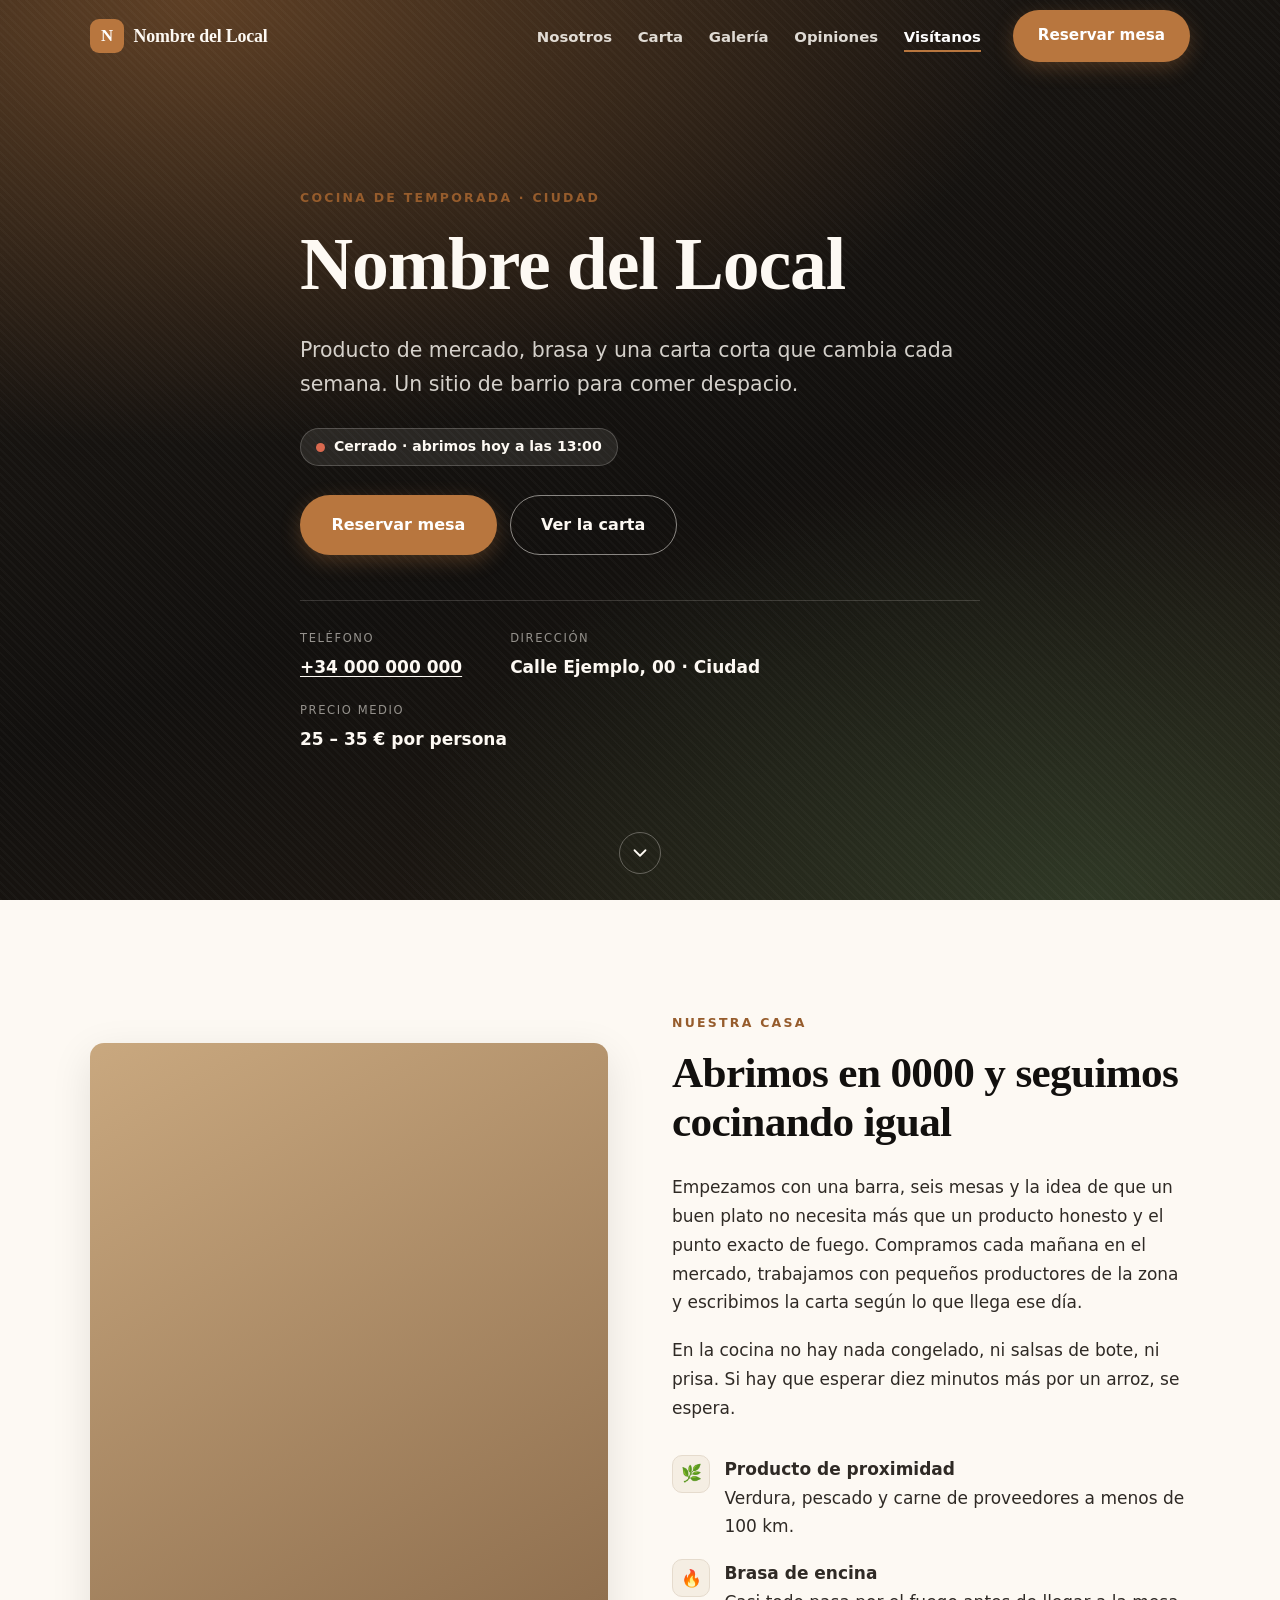
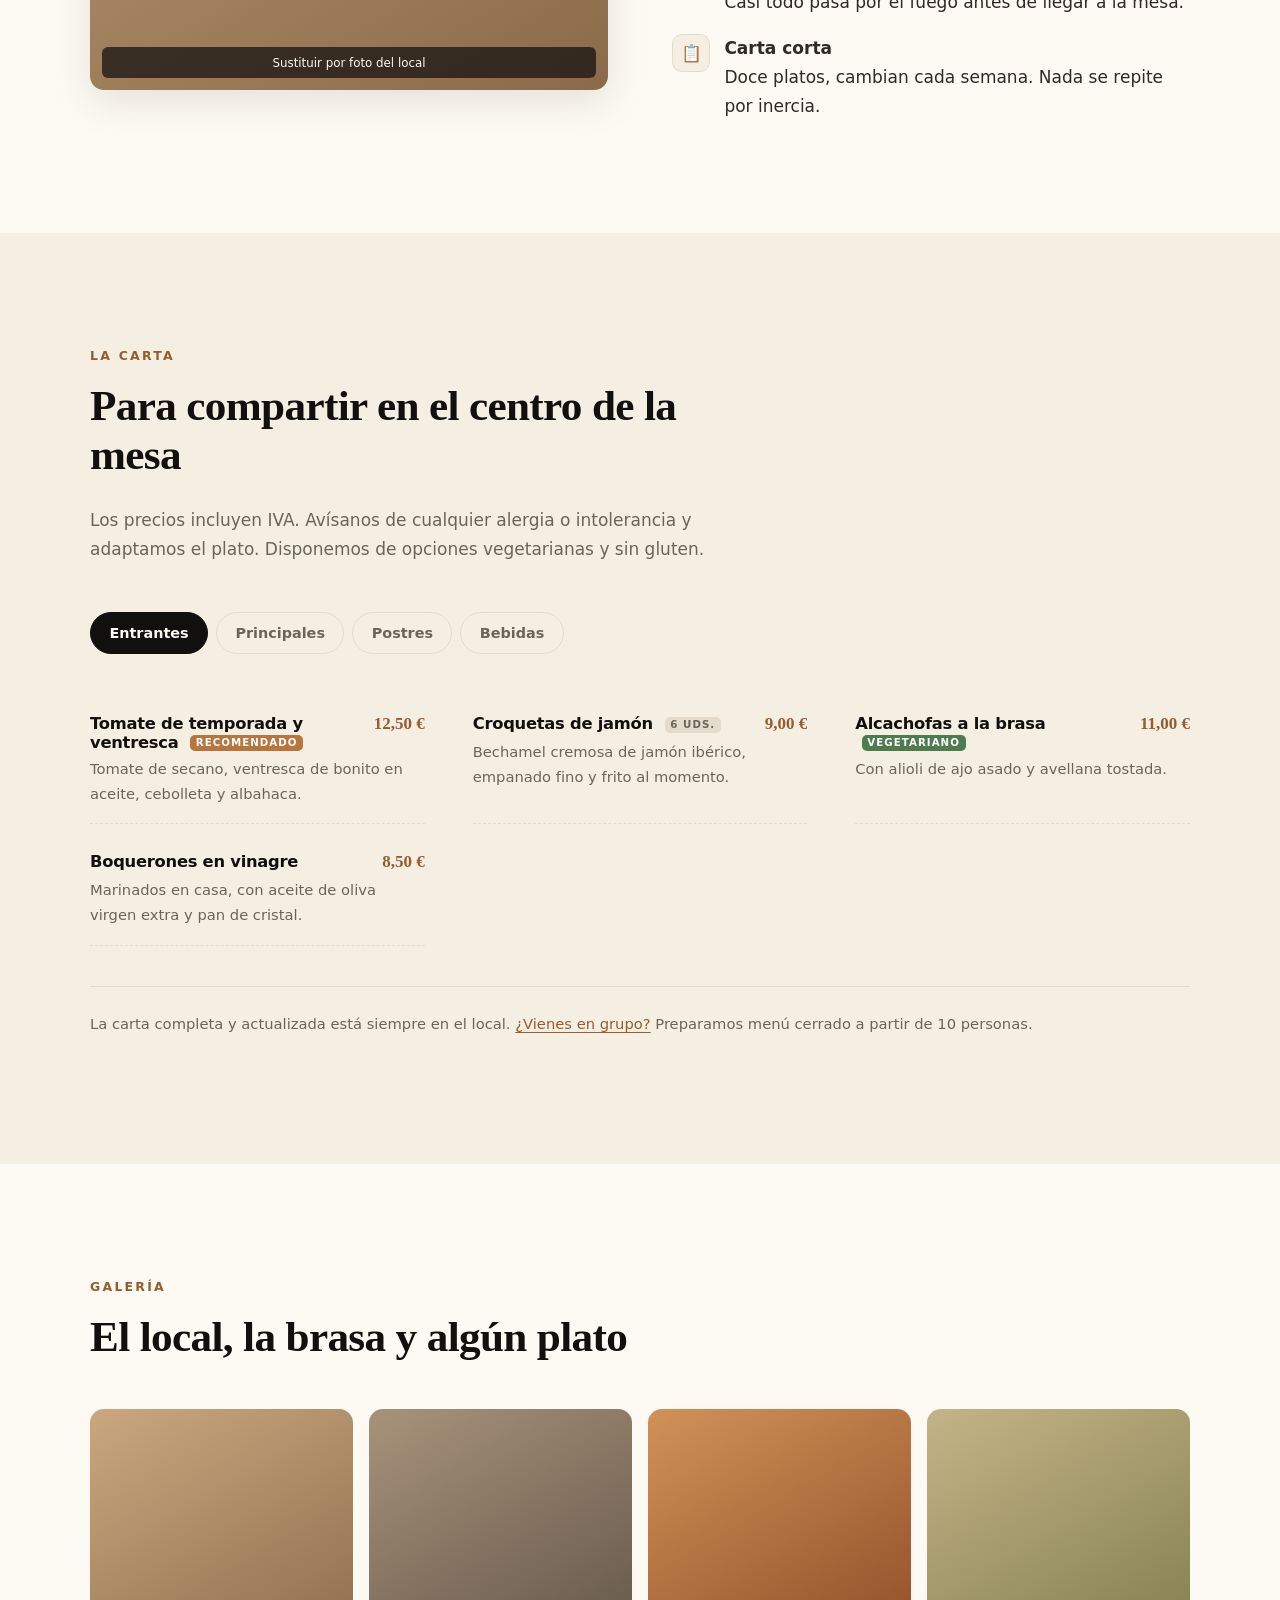
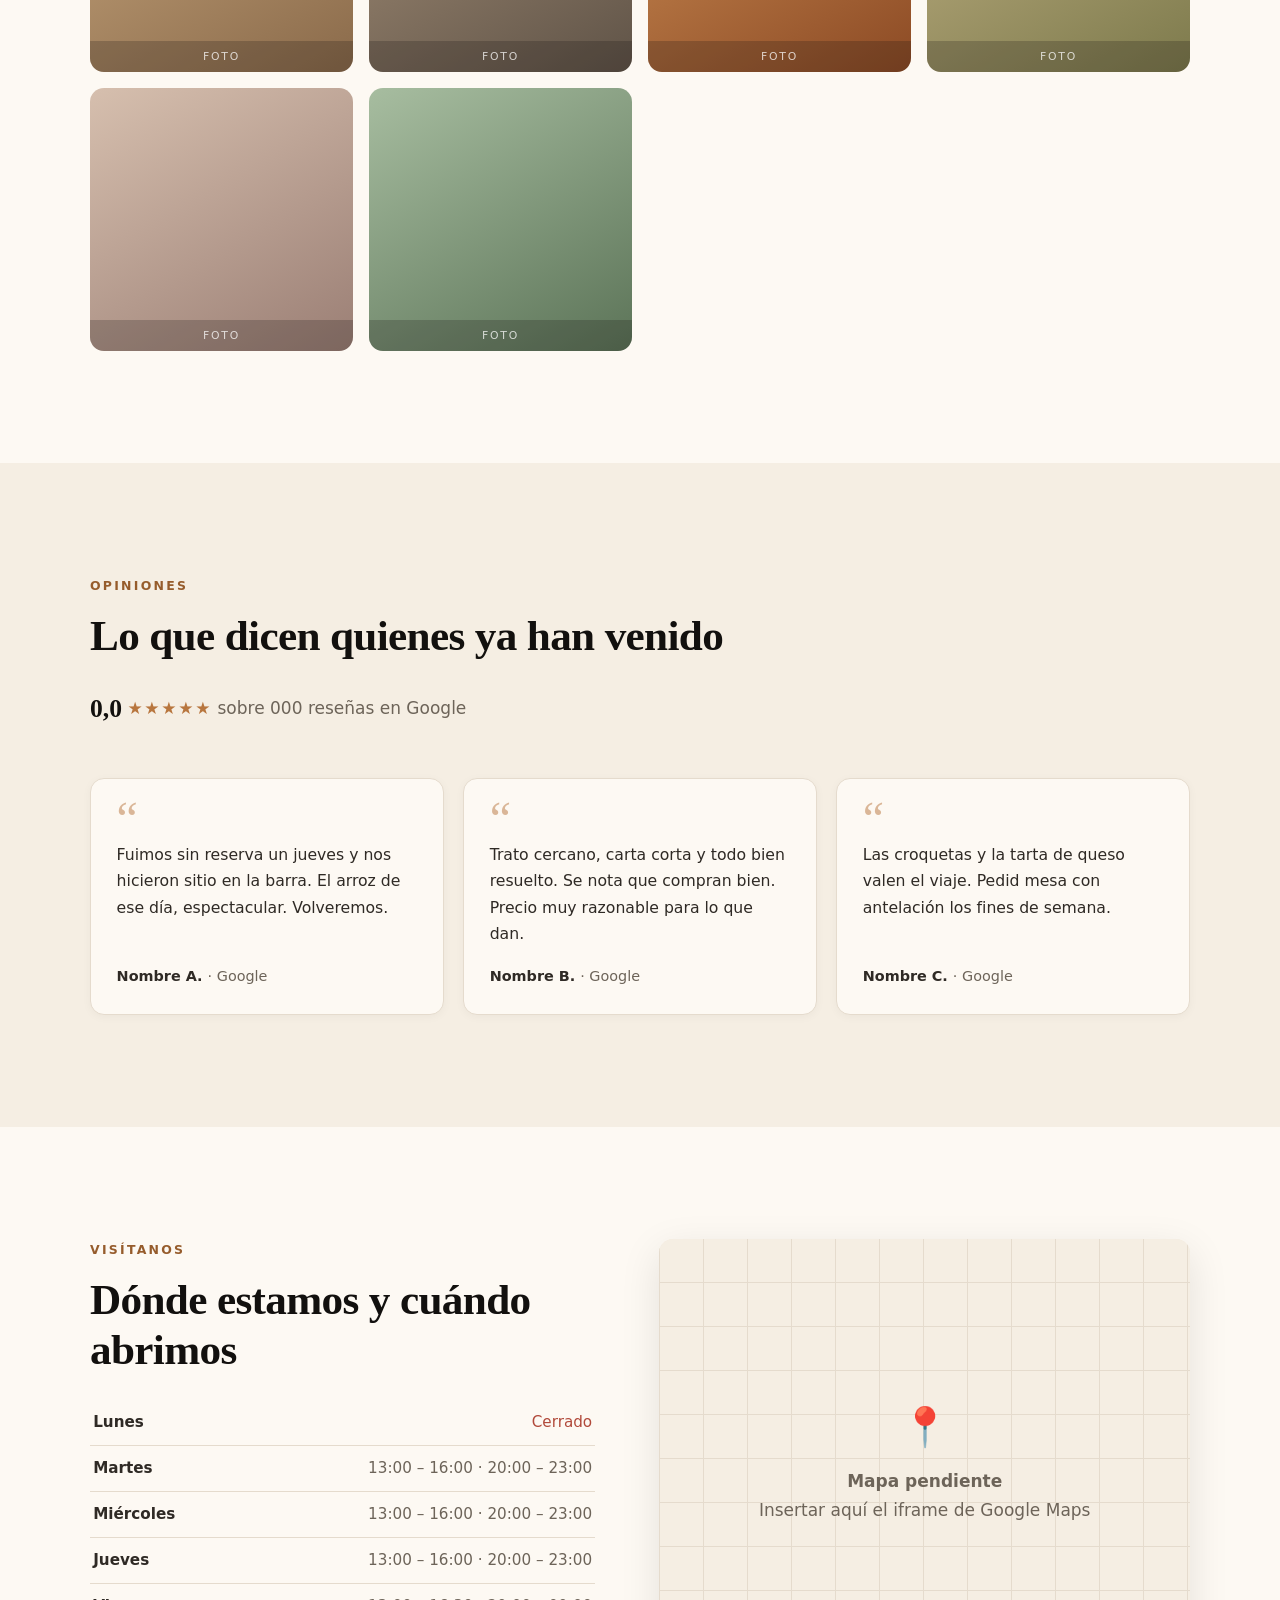
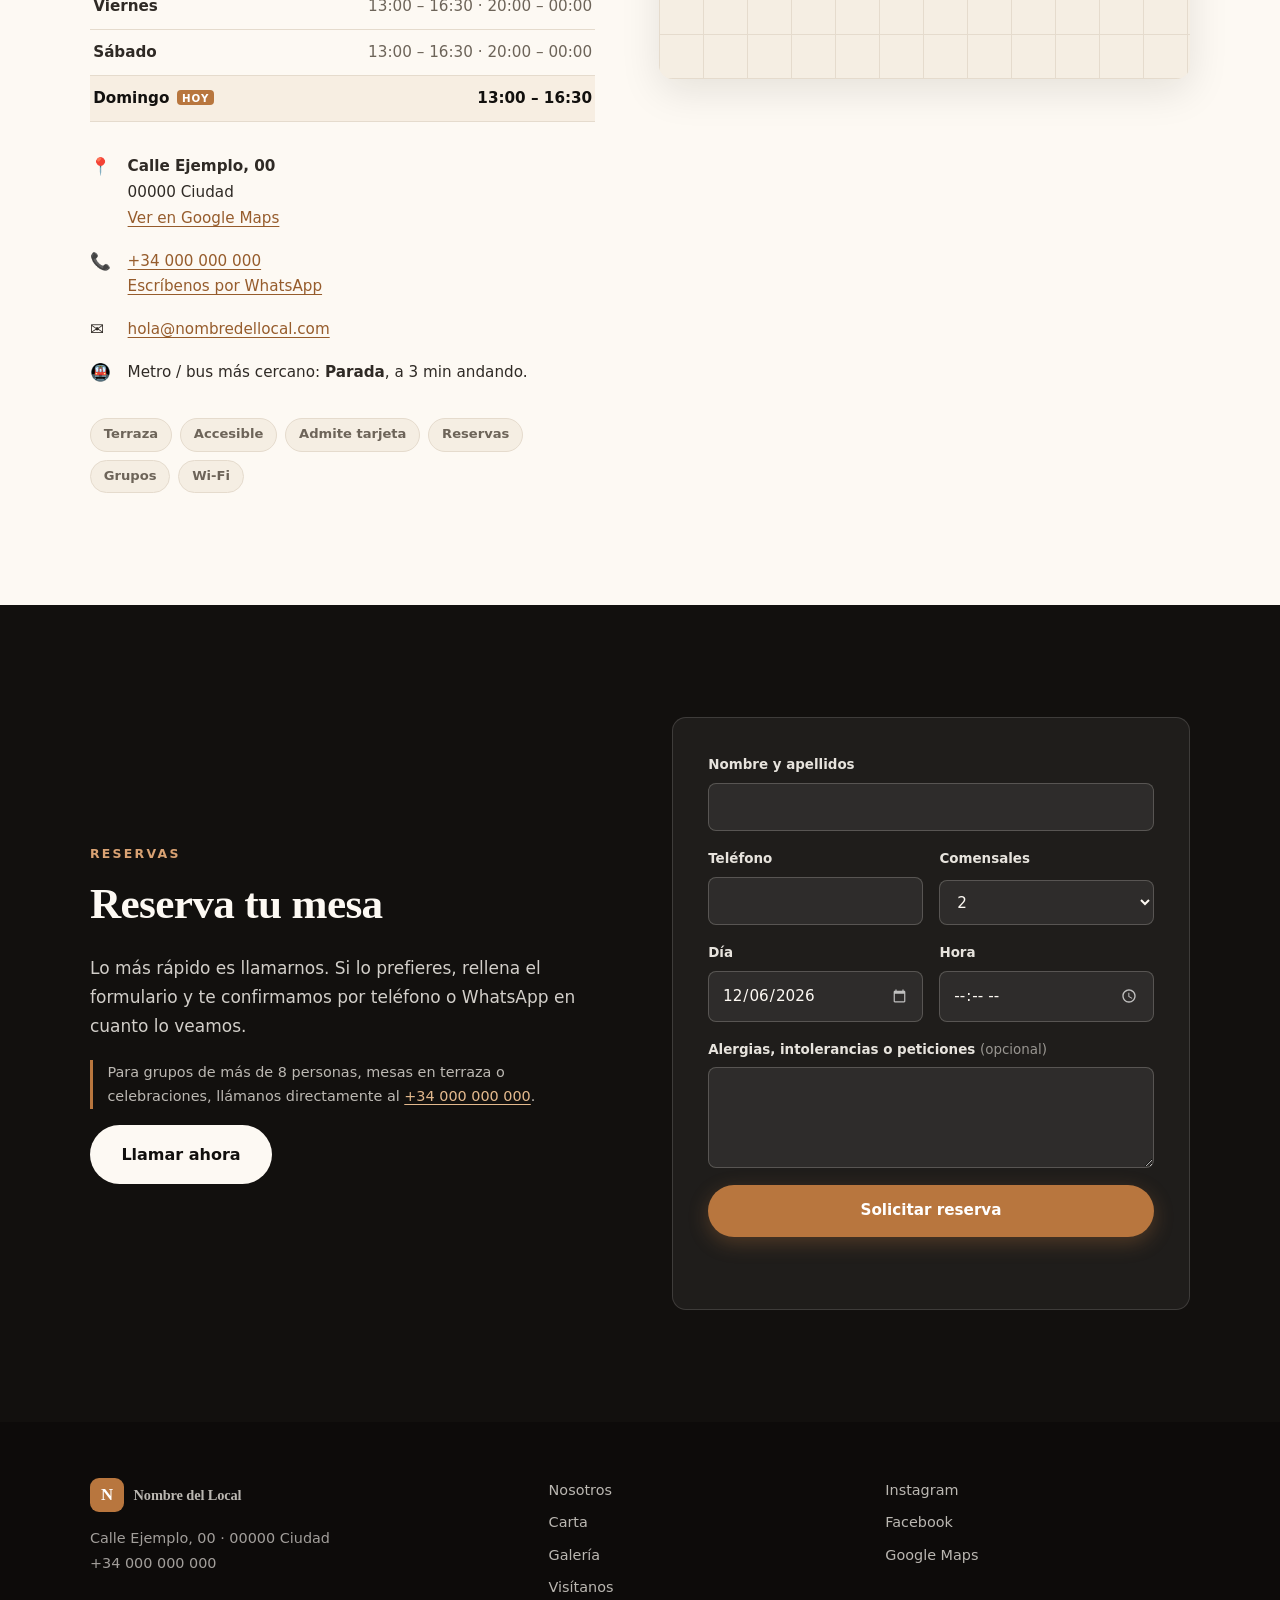
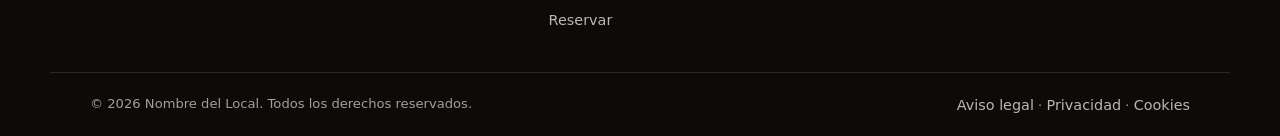
==== index.html @ d4bb4953 "Añadir web de una página para el local Sitio estático (HTML/CSS/JS sin dependencias) para un restaur" ====
<!DOCTYPE html>
<html lang="es">
<head>
<meta charset="utf-8">
<meta name="viewport" content="width=device-width, initial-scale=1">
<title>Nombre del Local — Restaurante</title>
<meta name="description" content="Nombre del Local: cocina de temporada en Ciudad. Reserva tu mesa, consulta la carta y nuestro horario.">
<meta name="theme-color" content="#12100e">
<link rel="icon" href="data:image/svg+xml,%3Csvg xmlns='http://www.w3.org/2000/svg' viewBox='0 0 32 32'%3E%3Crect width='32' height='32' rx='7' fill='%23b8763e'/%3E%3Ctext x='16' y='23' font-family='Georgia,serif' font-size='20' font-weight='bold' fill='%23fdf9f3' text-anchor='middle'%3EN%3C/text%3E%3C/svg%3E">

<meta property="og:type" content="restaurant">
<meta property="og:title" content="Nombre del Local — Restaurante">
<meta property="og:description" content="Cocina de temporada en Ciudad. Reserva tu mesa.">
<meta property="og:locale" content="es_ES">

<link rel="preconnect" href="https://fonts.googleapis.com">
<link rel="stylesheet" href="styles.css">

<!-- TODO: revisar todos los campos de este bloque antes de publicar (Google lo usa para el resultado enriquecido) -->
<script type="application/ld+json">
{
  "@context": "https://schema.org",
  "@type": "Restaurant",
  "name": "Nombre del Local",
  "image": "",
  "servesCuisine": "Mediterránea",
  "priceRange": "€€",
  "telephone": "+34 000 000 000",
  "email": "hola@nombredellocal.com",
  "address": {
    "@type": "PostalAddress",
    "streetAddress": "Calle Ejemplo, 00",
    "postalCode": "00000",
    "addressLocality": "Ciudad",
    "addressCountry": "ES"
  },
  "url": "https://nombredellocal.com",
  "acceptsReservations": "True",
  "openingHoursSpecification": [
    { "@type": "OpeningHoursSpecification", "dayOfWeek": ["Tuesday","Wednesday","Thursday"], "opens": "13:00", "closes": "16:00" },
    { "@type": "OpeningHoursSpecification", "dayOfWeek": ["Tuesday","Wednesday","Thursday"], "opens": "20:00", "closes": "23:00" },
    { "@type": "OpeningHoursSpecification", "dayOfWeek": ["Friday","Saturday"], "opens": "13:00", "closes": "16:30" },
    { "@type": "OpeningHoursSpecification", "dayOfWeek": ["Friday","Saturday"], "opens": "20:00", "closes": "00:00" },
    { "@type": "OpeningHoursSpecification", "dayOfWeek": ["Sunday"], "opens": "13:00", "closes": "16:30" }
  ]
}
</script>
</head>
<body>

<a class="skip-link" href="#contenido">Saltar al contenido</a>

<header class="barra" id="barra">
  <div class="contenedor barra__interior">
    <a class="marca" href="#inicio">
      <span class="marca__icono" aria-hidden="true">N</span>
      <span class="marca__texto">Nombre del Local</span>
    </a>

    <nav class="nav" id="nav" aria-label="Navegación principal">
      <ul class="nav__lista">
        <li><a href="#historia">Nosotros</a></li>
        <li><a href="#carta">Carta</a></li>
        <li><a href="#galeria">Galería</a></li>
        <li><a href="#opiniones">Opiniones</a></li>
        <li><a href="#visitanos">Visítanos</a></li>
      </ul>
      <a class="boton boton--principal nav__cta" href="#reservar">Reservar mesa</a>
    </nav>

    <button class="hamburguesa" id="hamburguesa" aria-label="Abrir menú" aria-expanded="false" aria-controls="nav">
      <span></span><span></span><span></span>
    </button>
  </div>
</header>

<main id="contenido">

  <!-- ═══════════════ PORTADA ═══════════════ -->
  <section class="portada" id="inicio">
    <div class="portada__fondo" aria-hidden="true"></div>
    <div class="contenedor portada__interior">
      <p class="antetitulo" data-revelar>Cocina de temporada · Ciudad</p>
      <h1 class="portada__titulo" data-revelar>Nombre del Local</h1>
      <p class="portada__lema" data-revelar>
        Producto de mercado, brasa y una carta corta que cambia cada semana.
        Un sitio de barrio para comer despacio.
      </p>

      <p class="estado" id="estado" data-revelar hidden>
        <span class="estado__punto"></span>
        <span class="estado__texto"></span>
      </p>

      <div class="portada__acciones" data-revelar>
        <a class="boton boton--principal boton--grande" href="#reservar">Reservar mesa</a>
        <a class="boton boton--fantasma boton--grande" href="#carta">Ver la carta</a>
      </div>

      <dl class="datos-rapidos" data-revelar>
        <div>
          <dt>Teléfono</dt>
          <dd><a href="tel:+34000000000">+34 000 000 000</a></dd>
        </div>
        <div>
          <dt>Dirección</dt>
          <dd>Calle Ejemplo, 00 · Ciudad</dd>
        </div>
        <div>
          <dt>Precio medio</dt>
          <dd>25 – 35 € por persona</dd>
        </div>
      </dl>
    </div>
    <a class="portada__flecha" href="#historia" aria-label="Bajar a la siguiente sección">
      <svg viewBox="0 0 24 24" aria-hidden="true"><path d="M6 9l6 6 6-6"/></svg>
    </a>
  </section>

  <!-- ═══════════════ HISTORIA ═══════════════ -->
  <section class="seccion" id="historia">
    <div class="contenedor rejilla-2">
      <div class="marco-foto marco-foto--alto" data-revelar>
        <div class="ph ph--1" role="img" aria-label="Foto del interior del local (pendiente de sustituir)"></div>
        <span class="marco-foto__pie">Sustituir por foto del local</span>
      </div>

      <div data-revelar>
        <p class="antetitulo">Nuestra casa</p>
        <h2>Abrimos en 0000 y seguimos cocinando igual</h2>
        <p>
          Empezamos con una barra, seis mesas y la idea de que un buen plato no necesita
          más que un producto honesto y el punto exacto de fuego. Compramos cada mañana
          en el mercado, trabajamos con pequeños productores de la zona y escribimos la
          carta según lo que llega ese día.
        </p>
        <p>
          En la cocina no hay nada congelado, ni salsas de bote, ni prisa. Si hay que
          esperar diez minutos más por un arroz, se espera.
        </p>

        <ul class="lista-valores">
          <li>
            <span class="lista-valores__icono" aria-hidden="true">🌿</span>
            <div><strong>Producto de proximidad</strong><br>Verdura, pescado y carne de proveedores a menos de 100 km.</div>
          </li>
          <li>
            <span class="lista-valores__icono" aria-hidden="true">🔥</span>
            <div><strong>Brasa de encina</strong><br>Casi todo pasa por el fuego antes de llegar a la mesa.</div>
          </li>
          <li>
            <span class="lista-valores__icono" aria-hidden="true">📋</span>
            <div><strong>Carta corta</strong><br>Doce platos, cambian cada semana. Nada se repite por inercia.</div>
          </li>
        </ul>
      </div>
    </div>
  </section>

  <!-- ═══════════════ CARTA ═══════════════ -->
  <section class="seccion seccion--alterna" id="carta">
    <div class="contenedor">
      <header class="cabecera-seccion" data-revelar>
        <p class="antetitulo">La carta</p>
        <h2>Para compartir en el centro de la mesa</h2>
        <p class="cabecera-seccion__texto">
          Los precios incluyen IVA. Avísanos de cualquier alergia o intolerancia y
          adaptamos el plato. Disponemos de opciones vegetarianas y sin gluten.
        </p>
      </header>

      <div class="pestanas" data-revelar>
        <div class="pestanas__botones" role="tablist" aria-label="Categorías de la carta">
          <button class="pestana activa" role="tab" aria-selected="true"  aria-controls="panel-entrantes" id="tab-entrantes">Entrantes</button>
          <button class="pestana"        role="tab" aria-selected="false" aria-controls="panel-principales" id="tab-principales" tabindex="-1">Principales</button>
          <button class="pestana"        role="tab" aria-selected="false" aria-controls="panel-postres" id="tab-postres" tabindex="-1">Postres</button>
          <button class="pestana"        role="tab" aria-selected="false" aria-controls="panel-bebidas" id="tab-bebidas" tabindex="-1">Bebidas</button>
        </div>

        <div class="pestanas__panel" role="tabpanel" id="panel-entrantes" aria-labelledby="tab-entrantes">
          <ul class="platos">
            <li class="plato">
              <div class="plato__cabecera">
                <h3 class="plato__nombre">Tomate de temporada y ventresca <span class="etiqueta">Recomendado</span></h3>
                <span class="plato__precio">12,50 €</span>
              </div>
              <p class="plato__desc">Tomate de secano, ventresca de bonito en aceite, cebolleta y albahaca.</p>
            </li>
            <li class="plato">
              <div class="plato__cabecera">
                <h3 class="plato__nombre">Croquetas de jamón <span class="etiqueta etiqueta--suave">6 uds.</span></h3>
                <span class="plato__precio">9,00 €</span>
              </div>
              <p class="plato__desc">Bechamel cremosa de jamón ibérico, empanado fino y frito al momento.</p>
            </li>
            <li class="plato">
              <div class="plato__cabecera">
                <h3 class="plato__nombre">Alcachofas a la brasa <span class="etiqueta etiqueta--verde">Vegetariano</span></h3>
                <span class="plato__precio">11,00 €</span>
              </div>
              <p class="plato__desc">Con alioli de ajo asado y avellana tostada.</p>
            </li>
            <li class="plato">
              <div class="plato__cabecera">
                <h3 class="plato__nombre">Boquerones en vinagre</h3>
                <span class="plato__precio">8,50 €</span>
              </div>
              <p class="plato__desc">Marinados en casa, con aceite de oliva virgen extra y pan de cristal.</p>
            </li>
          </ul>
        </div>

        <div class="pestanas__panel" role="tabpanel" id="panel-principales" aria-labelledby="tab-principales" hidden>
          <ul class="platos">
            <li class="plato">
              <div class="plato__cabecera">
                <h3 class="plato__nombre">Arroz de la semana <span class="etiqueta">Recomendado</span></h3>
                <span class="plato__precio">21,00 € <small>/ pers.</small></span>
              </div>
              <p class="plato__desc">Mínimo dos personas. Pregunta por el de hoy: cambia según el mercado.</p>
            </li>
            <li class="plato">
              <div class="plato__cabecera">
                <h3 class="plato__nombre">Pescado del día a la brasa</h3>
                <span class="plato__precio">Según mercado</span>
              </div>
              <p class="plato__desc">Entero o en lomo, con patata confitada y limón asado.</p>
            </li>
            <li class="plato">
              <div class="plato__cabecera">
                <h3 class="plato__nombre">Costilla de cerdo a baja temperatura</h3>
                <span class="plato__precio">18,50 €</span>
              </div>
              <p class="plato__desc">Doce horas de horno, glaseada al momento en la brasa.</p>
            </li>
            <li class="plato">
              <div class="plato__cabecera">
                <h3 class="plato__nombre">Coliflor entera asada <span class="etiqueta etiqueta--verde">Vegano</span></h3>
                <span class="plato__precio">15,00 €</span>
              </div>
              <p class="plato__desc">Con tahini, granada y hierbabuena.</p>
            </li>
          </ul>
        </div>

        <div class="pestanas__panel" role="tabpanel" id="panel-postres" aria-labelledby="tab-postres" hidden>
          <ul class="platos">
            <li class="plato">
              <div class="plato__cabecera">
                <h3 class="plato__nombre">Tarta de queso al horno</h3>
                <span class="plato__precio">7,00 €</span>
              </div>
              <p class="plato__desc">Cremosa por dentro, tostada por fuera. La de siempre.</p>
            </li>
            <li class="plato">
              <div class="plato__cabecera">
                <h3 class="plato__nombre">Flan de huevo de caserío</h3>
                <span class="plato__precio">6,00 €</span>
              </div>
              <p class="plato__desc">Con nata montada sin azucarar.</p>
            </li>
            <li class="plato">
              <div class="plato__cabecera">
                <h3 class="plato__nombre">Helado de aceite de oliva</h3>
                <span class="plato__precio">6,50 €</span>
              </div>
              <p class="plato__desc">Con sal en escamas y pan tostado.</p>
            </li>
          </ul>
        </div>

        <div class="pestanas__panel" role="tabpanel" id="panel-bebidas" aria-labelledby="tab-bebidas" hidden>
          <ul class="platos">
            <li class="plato">
              <div class="plato__cabecera">
                <h3 class="plato__nombre">Vinos por copa</h3>
                <span class="plato__precio">desde 3,50 €</span>
              </div>
              <p class="plato__desc">Ocho referencias abiertas cada día, casi todas de pequeños productores.</p>
            </li>
            <li class="plato">
              <div class="plato__cabecera">
                <h3 class="plato__nombre">Vermut de la casa</h3>
                <span class="plato__precio">4,00 €</span>
              </div>
              <p class="plato__desc">Macerado aquí, con naranja y aceituna.</p>
            </li>
            <li class="plato">
              <div class="plato__cabecera">
                <h3 class="plato__nombre">Cerveza artesana de barril</h3>
                <span class="plato__precio">3,80 €</span>
              </div>
              <p class="plato__desc">Rotamos el grifo cada mes.</p>
            </li>
            <li class="plato">
              <div class="plato__cabecera">
                <h3 class="plato__nombre">Café de tueste natural</h3>
                <span class="plato__precio">1,80 €</span>
              </div>
              <p class="plato__desc">Tostado en la ciudad, molido al momento.</p>
            </li>
          </ul>
        </div>
      </div>

      <p class="nota-carta" data-revelar>
        La carta completa y actualizada está siempre en el local.
        <a href="#reservar">¿Vienes en grupo?</a> Preparamos menú cerrado a partir de 10 personas.
      </p>
    </div>
  </section>

  <!-- ═══════════════ GALERÍA ═══════════════ -->
  <section class="seccion" id="galeria">
    <div class="contenedor">
      <header class="cabecera-seccion" data-revelar>
        <p class="antetitulo">Galería</p>
        <h2>El local, la brasa y algún plato</h2>
      </header>

      <!-- TODO: sustituir cada .ph por <img src="fotos/xxx.jpg" alt="..." loading="lazy"> -->
      <div class="galeria" data-revelar>
        <button class="galeria__item" data-titulo="La sala">
          <div class="ph ph--1" role="img" aria-label="La sala"></div>
        </button>
        <button class="galeria__item" data-titulo="La barra">
          <div class="ph ph--2" role="img" aria-label="La barra"></div>
        </button>
        <button class="galeria__item" data-titulo="La brasa">
          <div class="ph ph--3" role="img" aria-label="La brasa"></div>
        </button>
        <button class="galeria__item" data-titulo="Arroz de la semana">
          <div class="ph ph--4" role="img" aria-label="Arroz de la semana"></div>
        </button>
        <button class="galeria__item" data-titulo="Postre">
          <div class="ph ph--5" role="img" aria-label="Postre"></div>
        </button>
        <button class="galeria__item" data-titulo="La terraza">
          <div class="ph ph--6" role="img" aria-label="La terraza"></div>
        </button>
      </div>
    </div>
  </section>

  <!-- ═══════════════ OPINIONES ═══════════════ -->
  <section class="seccion seccion--alterna" id="opiniones">
    <div class="contenedor">
      <header class="cabecera-seccion" data-revelar>
        <p class="antetitulo">Opiniones</p>
        <h2>Lo que dicen quienes ya han venido</h2>
        <p class="cabecera-seccion__texto">
          <!-- TODO: poner la nota y el número real de reseñas de Google -->
          <strong class="nota-media">0,0</strong>
          <span class="estrellas" aria-hidden="true">★★★★★</span>
          sobre 000 reseñas en Google
        </p>
      </header>

      <div class="opiniones" data-revelar>
        <figure class="opinion">
          <blockquote>Fuimos sin reserva un jueves y nos hicieron sitio en la barra. El arroz de ese día, espectacular. Volveremos.</blockquote>
          <figcaption>Nombre A. <span>· Google</span></figcaption>
        </figure>
        <figure class="opinion">
          <blockquote>Trato cercano, carta corta y todo bien resuelto. Se nota que compran bien. Precio muy razonable para lo que dan.</blockquote>
          <figcaption>Nombre B. <span>· Google</span></figcaption>
        </figure>
        <figure class="opinion">
          <blockquote>Las croquetas y la tarta de queso valen el viaje. Pedid mesa con antelación los fines de semana.</blockquote>
          <figcaption>Nombre C. <span>· Google</span></figcaption>
        </figure>
      </div>
    </div>
  </section>

  <!-- ═══════════════ VISÍTANOS ═══════════════ -->
  <section class="seccion" id="visitanos">
    <div class="contenedor rejilla-2 rejilla-2--ancha">
      <div data-revelar>
        <p class="antetitulo">Visítanos</p>
        <h2>Dónde estamos y cuándo abrimos</h2>

        <table class="horarios">
          <caption class="visualmente-oculto">Horario de apertura por día de la semana</caption>
          <tbody>
            <tr data-dia="1"><th scope="row">Lunes</th><td class="cerrado">Cerrado</td></tr>
            <tr data-dia="2"><th scope="row">Martes</th><td>13:00 – 16:00 · 20:00 – 23:00</td></tr>
            <tr data-dia="3"><th scope="row">Miércoles</th><td>13:00 – 16:00 · 20:00 – 23:00</td></tr>
            <tr data-dia="4"><th scope="row">Jueves</th><td>13:00 – 16:00 · 20:00 – 23:00</td></tr>
            <tr data-dia="5"><th scope="row">Viernes</th><td>13:00 – 16:30 · 20:00 – 00:00</td></tr>
            <tr data-dia="6"><th scope="row">Sábado</th><td>13:00 – 16:30 · 20:00 – 00:00</td></tr>
            <tr data-dia="0"><th scope="row">Domingo</th><td>13:00 – 16:30</td></tr>
          </tbody>
        </table>

        <ul class="contacto">
          <li>
            <span class="contacto__icono" aria-hidden="true">📍</span>
            <div>
              <strong>Calle Ejemplo, 00</strong><br>
              00000 Ciudad<br>
              <!-- TODO: pegar aquí el enlace corto de Google Maps del local -->
              <a href="#" target="_blank" rel="noopener">Ver en Google Maps</a>
            </div>
          </li>
          <li>
            <span class="contacto__icono" aria-hidden="true">📞</span>
            <div><a href="tel:+34000000000">+34 000 000 000</a><br>
            <a href="https://wa.me/34000000000" target="_blank" rel="noopener">Escríbenos por WhatsApp</a></div>
          </li>
          <li>
            <span class="contacto__icono" aria-hidden="true">✉️</span>
            <div><a href="mailto:hola@nombredellocal.com">hola@nombredellocal.com</a></div>
          </li>
          <li>
            <span class="contacto__icono" aria-hidden="true">🚇</span>
            <div>Metro / bus más cercano: <strong>Parada</strong>, a 3 min andando.</div>
          </li>
        </ul>

        <ul class="servicios-local">
          <li>Terraza</li>
          <li>Accesible</li>
          <li>Admite tarjeta</li>
          <li>Reservas</li>
          <li>Grupos</li>
          <li>Wi-Fi</li>
        </ul>
      </div>

      <!-- TODO: sustituir por el <iframe> de "Compartir → Insertar un mapa" de Google Maps -->
      <div class="mapa" data-revelar>
        <div class="mapa__ph">
          <span class="mapa__pin" aria-hidden="true">📍</span>
          <p><strong>Mapa pendiente</strong><br>Insertar aquí el iframe de Google Maps</p>
        </div>
      </div>
    </div>
  </section>

  <!-- ═══════════════ RESERVAR ═══════════════ -->
  <section class="seccion seccion--oscura" id="reservar">
    <div class="contenedor rejilla-2">
      <div data-revelar>
        <p class="antetitulo">Reservas</p>
        <h2>Reserva tu mesa</h2>
        <p>
          Lo más rápido es llamarnos. Si lo prefieres, rellena el formulario y te
          confirmamos por teléfono o WhatsApp en cuanto lo veamos.
        </p>
        <p class="aviso">
          Para grupos de más de 8 personas, mesas en terraza o celebraciones,
          llámanos directamente al <a href="tel:+34000000000">+34 000 000 000</a>.
        </p>
        <a class="boton boton--claro boton--grande" href="tel:+34000000000">Llamar ahora</a>
      </div>

      <!-- Formulario sin servidor: compone un correo con los datos.
           TODO: cambiar por el endpoint real (Formspree, Netlify Forms, etc.) si se quiere envío automático. -->
      <form class="formulario" id="formulario" data-revelar novalidate>
        <div class="campo">
          <label for="f-nombre">Nombre y apellidos</label>
          <input id="f-nombre" name="nombre" type="text" autocomplete="name" required>
        </div>
        <div class="campo-doble">
          <div class="campo">
            <label for="f-telefono">Teléfono</label>
            <input id="f-telefono" name="telefono" type="tel" autocomplete="tel" required>
          </div>
          <div class="campo">
            <label for="f-personas">Comensales</label>
            <select id="f-personas" name="personas">
              <option>1</option><option selected>2</option><option>3</option>
              <option>4</option><option>5</option><option>6</option>
              <option>7</option><option>8</option><option>Más de 8</option>
            </select>
          </div>
        </div>
        <div class="campo-doble">
          <div class="campo">
            <label for="f-fecha">Día</label>
            <input id="f-fecha" name="fecha" type="date" required>
          </div>
          <div class="campo">
            <label for="f-hora">Hora</label>
            <input id="f-hora" name="hora" type="time" required>
          </div>
        </div>
        <div class="campo">
          <label for="f-notas">Alergias, intolerancias o peticiones <span class="opcional">(opcional)</span></label>
          <textarea id="f-notas" name="notas" rows="3"></textarea>
        </div>
        <button class="boton boton--principal boton--bloque" type="submit">Solicitar reserva</button>
        <p class="formulario__aviso" id="formulario-aviso" role="status"></p>
      </form>
    </div>
  </section>
</main>

<footer class="pie">
  <div class="contenedor pie__interior">
    <div>
      <a class="marca marca--pie" href="#inicio">
        <span class="marca__icono" aria-hidden="true">N</span>
        <span class="marca__texto">Nombre del Local</span>
      </a>
      <p class="pie__texto">Calle Ejemplo, 00 · 00000 Ciudad<br>+34 000 000 000</p>
    </div>

    <nav class="pie__nav" aria-label="Enlaces del pie">
      <a href="#historia">Nosotros</a>
      <a href="#carta">Carta</a>
      <a href="#galeria">Galería</a>
      <a href="#visitanos">Visítanos</a>
      <a href="#reservar">Reservar</a>
    </nav>

    <div class="pie__redes">
      <!-- TODO: enlaces reales de redes -->
      <a href="#" aria-label="Instagram" target="_blank" rel="noopener">Instagram</a>
      <a href="#" aria-label="Facebook" target="_blank" rel="noopener">Facebook</a>
      <a href="#" aria-label="Google Maps" target="_blank" rel="noopener">Google Maps</a>
    </div>
  </div>
  <div class="contenedor pie__legal">
    <p>© <span id="anio">2026</span> Nombre del Local. Todos los derechos reservados.</p>
    <p><a href="#">Aviso legal</a> · <a href="#">Privacidad</a> · <a href="#">Cookies</a></p>
  </div>
</footer>

<button class="arriba" id="arriba" aria-label="Volver arriba" hidden>
  <svg viewBox="0 0 24 24" aria-hidden="true"><path d="M6 15l6-6 6 6"/></svg>
</button>

<div class="visor" id="visor" hidden>
  <button class="visor__cerrar" id="visor-cerrar" aria-label="Cerrar">×</button>
  <figure class="visor__figura">
    <div class="visor__medio" id="visor-medio"></div>
    <figcaption id="visor-pie"></figcaption>
  </figure>
</div>

<script src="script.js"></script>
</body>
</html>
---- styles.css ----
/* ============================================================
   Nombre del Local — hoja de estilos
   Paleta y tipografías centralizadas en :root para cambiarlas
   de un sitio (ver README.md).
   ============================================================ */

:root {
  /* Colores */
  --tinta:        #12100e;
  --tinta-suave:  #2a2521;
  --crema:        #fdf9f3;
  --crema-2:      #f5eee3;
  --acento:       #b8763e;
  --acento-osc:   #965c2c;
  --verde:        #4d7c4f;
  --texto:        #2f2a25;
  --texto-suave:  #6d6459;
  --borde:        #e5dbcd;

  /* Tipografía */
  --serif: Georgia, "Times New Roman", serif;
  --sans:  system-ui, -apple-system, "Segoe UI", Roboto, "Helvetica Neue", Arial, sans-serif;

  /* Medidas */
  --ancho: 1180px;
  --radio: 14px;
  --radio-s: 8px;
  --sombra: 0 12px 40px rgba(18, 16, 14, .10);
  --sombra-fuerte: 0 24px 70px rgba(18, 16, 14, .22);
  --barra-alto: 72px;
}

/* ---------- Base ---------- */

*, *::before, *::after { box-sizing: border-box; }

/* El atributo hidden manda: varias reglas de más abajo declaran display
   (.visor, .arriba, .estado) y sin esto lo sobrescribirían. */
[hidden] { display: none !important; }

html {
  scroll-behavior: smooth;
  scroll-padding-top: var(--barra-alto);
  -webkit-text-size-adjust: 100%;
}

body {
  margin: 0;
  font-family: var(--sans);
  font-size: 17px;
  line-height: 1.7;
  color: var(--texto);
  background: var(--crema);
  overflow-x: hidden;
}

img, svg, iframe { max-width: 100%; }
iframe { border: 0; }

h1, h2, h3 {
  font-family: var(--serif);
  color: var(--tinta);
  line-height: 1.15;
  letter-spacing: -.015em;
  margin: 0 0 .6em;
  font-weight: 700;
}

h1 { font-size: clamp(2.6rem, 7vw, 4.6rem); }
h2 { font-size: clamp(1.85rem, 4vw, 2.7rem); }
h3 { font-size: 1.05rem; }

p { margin: 0 0 1.1em; }

a { color: var(--acento-osc); text-decoration-thickness: 1px; text-underline-offset: 3px; }
a:hover { color: var(--tinta); }

:focus-visible {
  outline: 3px solid var(--acento);
  outline-offset: 3px;
  border-radius: 3px;
}

button { font: inherit; }

.contenedor {
  width: 100%;
  max-width: var(--ancho);
  margin-inline: auto;
  padding-inline: clamp(1.1rem, 4vw, 2.5rem);
}

.visualmente-oculto {
  position: absolute; width: 1px; height: 1px;
  padding: 0; margin: -1px; overflow: hidden;
  clip: rect(0 0 0 0); white-space: nowrap; border: 0;
}

.skip-link {
  position: absolute; left: 50%; translate: -50% -120%;
  z-index: 200; background: var(--tinta); color: var(--crema);
  padding: .7rem 1.2rem; border-radius: 0 0 var(--radio-s) var(--radio-s);
  text-decoration: none; transition: translate .2s;
}
.skip-link:focus { translate: -50% 0; color: var(--crema); }

.antetitulo {
  font-size: .78rem;
  letter-spacing: .18em;
  text-transform: uppercase;
  color: var(--acento-osc);
  font-weight: 700;
  margin-bottom: .9rem;
}

/* ---------- Botones ---------- */

.boton {
  display: inline-flex; align-items: center; justify-content: center;
  gap: .5rem;
  padding: .78rem 1.5rem;
  border: 1.5px solid transparent;
  border-radius: 100px;
  font-weight: 650;
  font-size: .95rem;
  text-decoration: none;
  cursor: pointer;
  transition: background .18s, color .18s, border-color .18s, transform .18s, box-shadow .18s;
}
.boton:hover { transform: translateY(-2px); }
.boton:active { transform: translateY(0); }

.boton--principal { background: var(--acento); color: #fff; box-shadow: 0 6px 20px rgba(184,118,62,.32); }
.boton--principal:hover { background: var(--acento-osc); color: #fff; box-shadow: 0 10px 26px rgba(184,118,62,.4); }

.boton--fantasma { border-color: rgba(253,249,243,.5); color: var(--crema); }
.boton--fantasma:hover { background: rgba(253,249,243,.12); color: #fff; border-color: var(--crema); }

.boton--claro { background: var(--crema); color: var(--tinta); }
.boton--claro:hover { background: #fff; color: var(--tinta); }

.boton--grande { padding: .95rem 1.9rem; font-size: 1rem; }
.boton--bloque { width: 100%; }

/* ---------- Barra de navegación ---------- */

.barra {
  position: fixed; inset: 0 0 auto;
  z-index: 100;
  height: var(--barra-alto);
  display: flex; align-items: center;
  transition: background .3s, box-shadow .3s, backdrop-filter .3s;
}
.barra__interior {
  display: flex; align-items: center; justify-content: space-between;
  gap: 1rem; width: 100%;
}

.barra--fija {
  background: rgba(253,249,243,.92);
  backdrop-filter: blur(10px);
  box-shadow: 0 1px 0 var(--borde), 0 6px 24px rgba(18,16,14,.06);
}

.marca {
  display: inline-flex; align-items: center; gap: .6rem;
  text-decoration: none; color: var(--crema);
  font-family: var(--serif); font-weight: 700; font-size: 1.12rem;
  letter-spacing: -.01em;
  transition: color .3s;
}
.barra--fija .marca { color: var(--tinta); }
.marca__icono {
  display: grid; place-items: center;
  width: 34px; height: 34px; flex: 0 0 34px;
  border-radius: 9px;
  background: var(--acento); color: #fff;
  font-size: 1.05rem;
}

.nav { display: flex; align-items: center; gap: 2rem; }
.nav__lista {
  display: flex; align-items: center; gap: 1.6rem;
  list-style: none; margin: 0; padding: 0;
}
.nav__lista a {
  color: rgba(253,249,243,.86);
  text-decoration: none;
  font-size: .93rem; font-weight: 550;
  padding: .3rem 0;
  border-bottom: 2px solid transparent;
  transition: color .2s, border-color .2s;
}
.nav__lista a:hover, .nav__lista a.activo { color: #fff; border-color: var(--acento); }
.barra--fija .nav__lista a { color: var(--texto); }
.barra--fija .nav__lista a:hover,
.barra--fija .nav__lista a.activo { color: var(--tinta); }

.hamburguesa {
  display: none;
  width: 44px; height: 44px;
  background: none; border: 0; cursor: pointer;
  padding: 10px;
}
.hamburguesa span {
  display: block; height: 2px; border-radius: 2px;
  background: var(--crema);
  transition: background .3s, transform .3s, opacity .2s;
}
.hamburguesa span + span { margin-top: 5px; }
.barra--fija .hamburguesa span, .barra--abierta .hamburguesa span { background: var(--tinta); }
.barra--abierta .hamburguesa span:nth-child(1) { transform: translateY(7px) rotate(45deg); }
.barra--abierta .hamburguesa span:nth-child(2) { opacity: 0; }
.barra--abierta .hamburguesa span:nth-child(3) { transform: translateY(-7px) rotate(-45deg); }

/* ---------- Portada ---------- */

.portada {
  position: relative;
  min-height: min(100svh, 900px);
  display: flex; align-items: center;
  padding: calc(var(--barra-alto) + 3rem) 0 5rem;
  color: var(--crema);
  overflow: hidden;
}
/* TODO: sustituir el degradado por la foto principal:
   background-image: linear-gradient(...), url("fotos/portada.jpg"); */
.portada__fondo {
  position: absolute; inset: 0;
  background:
    radial-gradient(120% 90% at 15% 0%, rgba(184,118,62,.42) 0%, transparent 55%),
    radial-gradient(90% 80% at 85% 100%, rgba(77,124,79,.30) 0%, transparent 60%),
    linear-gradient(160deg, #1d1813 0%, #12100e 55%, #241c14 100%);
}
.portada__fondo::after {
  content: ""; position: absolute; inset: 0;
  background-image:
    repeating-linear-gradient(45deg, rgba(255,255,255,.022) 0 2px, transparent 2px 6px);
}
.portada__interior { position: relative; max-width: 760px; }
.portada__titulo { color: var(--crema); margin-bottom: .35em; }
.portada__lema {
  font-size: clamp(1.05rem, 2.2vw, 1.28rem);
  color: rgba(253,249,243,.82);
  max-width: 54ch;
  margin-bottom: 1.6rem;
}
.portada__acciones { display: flex; flex-wrap: wrap; gap: .8rem; margin-bottom: 2.8rem; }

.estado {
  display: inline-flex; align-items: center; gap: .55rem;
  background: rgba(253,249,243,.09);
  border: 1px solid rgba(253,249,243,.2);
  border-radius: 100px;
  padding: .4rem .95rem;
  font-size: .88rem; font-weight: 600;
  color: var(--crema);
  margin-bottom: 1.8rem;
}
.estado__punto {
  width: 9px; height: 9px; border-radius: 50%;
  background: #9a9186; flex: 0 0 9px;
}
.estado--abierto .estado__punto {
  background: #57c96a;
  box-shadow: 0 0 0 0 rgba(87,201,106,.7);
  animation: pulso 2.2s infinite;
}
.estado--cerrado .estado__punto { background: #d9694f; }
@keyframes pulso {
  70%  { box-shadow: 0 0 0 9px rgba(87,201,106,0); }
  100% { box-shadow: 0 0 0 0 rgba(87,201,106,0); }
}

.datos-rapidos {
  display: flex; flex-wrap: wrap; gap: 1.2rem 3rem;
  margin: 0; padding-top: 1.8rem;
  border-top: 1px solid rgba(253,249,243,.16);
}
.datos-rapidos dt {
  font-size: .72rem; letter-spacing: .14em; text-transform: uppercase;
  color: rgba(253,249,243,.55); margin-bottom: .25rem;
}
.datos-rapidos dd { margin: 0; font-weight: 600; color: var(--crema); }
.datos-rapidos a { color: var(--crema); }

.portada__flecha {
  position: absolute; bottom: 1.6rem; left: 50%; translate: -50% 0;
  width: 42px; height: 42px;
  display: grid; place-items: center;
  border-radius: 50%;
  border: 1px solid rgba(253,249,243,.3);
  color: var(--crema);
  animation: flota 2.4s ease-in-out infinite;
}
.portada__flecha svg { width: 22px; height: 22px; fill: none; stroke: currentColor; stroke-width: 2; stroke-linecap: round; stroke-linejoin: round; }
@keyframes flota { 50% { translate: -50% 7px; } }

/* ---------- Secciones ---------- */

.seccion { padding: clamp(4rem, 9vw, 7rem) 0; }
.seccion--alterna { background: var(--crema-2); }
.seccion--oscura { background: var(--tinta); color: rgba(253,249,243,.82); }
.seccion--oscura h2, .seccion--oscura .antetitulo { color: var(--crema); }
.seccion--oscura .antetitulo { color: #d9a273; }
.seccion--oscura a { color: #e3b98d; }
.seccion--oscura a:hover { color: #fff; }
/* Los botones conservan su propio color dentro de una sección oscura. */
.seccion--oscura a.boton--claro, .seccion--oscura a.boton--claro:hover { color: var(--tinta); }
.seccion--oscura a.boton--principal, .seccion--oscura a.boton--principal:hover { color: #fff; }

.cabecera-seccion { max-width: 62ch; margin-bottom: 3rem; }
.cabecera-seccion__texto { color: var(--texto-suave); }

.rejilla-2 {
  display: grid;
  grid-template-columns: 1fr 1fr;
  gap: clamp(2rem, 5vw, 4.5rem);
  align-items: center;
}
.rejilla-2--ancha { grid-template-columns: 1fr 1.05fr; align-items: start; }

/* ---------- Marcadores de foto ---------- */

.ph {
  width: 100%; height: 100%;
  min-height: 220px;
  position: relative;
  background: linear-gradient(150deg, #cbb79c, #a98b68);
}
.ph::after {
  content: "foto";
  position: absolute; inset: auto 0 0 0;
  padding: .4rem;
  text-align: center;
  font-size: .68rem; letter-spacing: .16em; text-transform: uppercase;
  color: rgba(255,255,255,.75);
  background: rgba(18,16,14,.22);
}
.ph--1 { background: linear-gradient(150deg, #c9a87f, #8a6a4a); }
.ph--2 { background: linear-gradient(150deg, #a8927a, #5f5347); }
.ph--3 { background: linear-gradient(150deg, #d09258, #8c4a24); }
.ph--4 { background: linear-gradient(150deg, #c4b487, #7d7a4c); }
.ph--5 { background: linear-gradient(150deg, #d6bfae, #9b7f75); }
.ph--6 { background: linear-gradient(150deg, #a7bda0, #5c7458); }

.marco-foto {
  position: relative;
  border-radius: var(--radio);
  overflow: hidden;
  box-shadow: var(--sombra);
  aspect-ratio: 4 / 3;
}
.marco-foto--alto { aspect-ratio: 4 / 5; }
/* El marco ya lleva su propio pie: sobra la etiqueta genérica del marcador. */
.marco-foto .ph::after { display: none; }
.marco-foto__pie {
  position: absolute; inset: auto .75rem .75rem;
  background: rgba(18,16,14,.72);
  color: var(--crema);
  font-size: .74rem;
  padding: .35rem .6rem;
  border-radius: 6px;
  text-align: center;
}

/* ---------- Lista de valores ---------- */

.lista-valores { list-style: none; margin: 2rem 0 0; padding: 0; display: grid; gap: 1.1rem; }
.lista-valores li { display: flex; gap: .9rem; align-items: flex-start; }
.lista-valores__icono {
  display: grid; place-items: center;
  width: 38px; height: 38px; flex: 0 0 38px;
  border-radius: 10px;
  background: var(--crema-2);
  border: 1px solid var(--borde);
  font-size: 1.05rem;
}
.seccion--alterna .lista-valores__icono { background: var(--crema); }

/* ---------- Pestañas de la carta ---------- */

.pestanas__botones {
  display: flex; flex-wrap: wrap; gap: .5rem;
  margin-bottom: 2.2rem;
  padding-bottom: .2rem;
}
.pestana {
  background: transparent;
  border: 1.5px solid var(--borde);
  border-radius: 100px;
  padding: .5rem 1.15rem;
  font-size: .9rem; font-weight: 600;
  color: var(--texto-suave);
  cursor: pointer;
  transition: background .18s, color .18s, border-color .18s;
}
.pestana:hover { border-color: var(--acento); color: var(--tinta); }
.pestana.activa { background: var(--tinta); border-color: var(--tinta); color: var(--crema); }

.platos {
  list-style: none; margin: 0; padding: 0;
  display: grid; grid-template-columns: repeat(auto-fit, minmax(320px, 1fr));
  gap: .4rem 3rem;
}
.plato { padding: 1.1rem 0; border-bottom: 1px dashed var(--borde); }
.plato__cabecera {
  display: flex; align-items: baseline; justify-content: space-between;
  gap: 1rem;
}
.plato__nombre { margin: 0 0 .2em; font-family: var(--sans); font-size: 1.02rem; font-weight: 650; }
.plato__precio { font-family: var(--serif); font-weight: 700; color: var(--acento-osc); white-space: nowrap; }
.plato__precio small { font-weight: 400; color: var(--texto-suave); }
.plato__desc { margin: 0; font-size: .92rem; color: var(--texto-suave); }

.etiqueta {
  display: inline-block; vertical-align: middle;
  font-family: var(--sans);
  font-size: .64rem; letter-spacing: .1em; text-transform: uppercase;
  font-weight: 700;
  padding: .2em .55em;
  border-radius: 5px;
  background: var(--acento); color: #fff;
  margin-left: .4rem;
}
.etiqueta--suave { background: var(--borde); color: var(--texto-suave); }
.etiqueta--verde { background: var(--verde); color: #fff; }

.nota-carta {
  margin-top: 2.5rem; padding-top: 1.5rem;
  border-top: 1px solid var(--borde);
  font-size: .92rem; color: var(--texto-suave);
}

/* ---------- Galería ---------- */

.galeria {
  display: grid;
  grid-template-columns: repeat(auto-fit, minmax(240px, 1fr));
  gap: 1rem;
}
.galeria__item {
  position: relative;
  padding: 0; border: 0; cursor: pointer;
  border-radius: var(--radio);
  overflow: hidden;
  aspect-ratio: 1 / 1;
  background: none;
  transition: transform .25s, box-shadow .25s;
}
.galeria__item:nth-child(1), .galeria__item:nth-child(6) { aspect-ratio: 1 / 1; }
.galeria__item:hover { transform: scale(1.015); box-shadow: var(--sombra); }
.galeria__item::before {
  content: attr(data-titulo);
  position: absolute; inset: auto 0 0 0; z-index: 2;
  padding: 2.2rem .9rem .8rem;
  background: linear-gradient(transparent, rgba(18,16,14,.8));
  color: var(--crema);
  font-size: .88rem; font-weight: 600; text-align: left;
  opacity: 0; transition: opacity .25s;
}
.galeria__item:hover::before, .galeria__item:focus-visible::before { opacity: 1; }

/* ---------- Visor / lightbox ---------- */

.visor {
  position: fixed; inset: 0; z-index: 300;
  display: grid; place-items: center;
  padding: 1.5rem;
  background: rgba(12,10,9,.9);
  backdrop-filter: blur(6px);
  animation: aparece .2s;
}
@keyframes aparece { from { opacity: 0; } }
.visor__figura { margin: 0; max-width: 900px; width: 100%; text-align: center; }
.visor__medio {
  border-radius: var(--radio);
  overflow: hidden;
  aspect-ratio: 4 / 3;
  box-shadow: var(--sombra-fuerte);
}
.visor__figura figcaption { color: var(--crema); margin-top: .9rem; font-size: .95rem; }
.visor__cerrar {
  position: absolute; top: 1rem; right: 1.2rem;
  width: 44px; height: 44px;
  border: 0; border-radius: 50%;
  background: rgba(253,249,243,.14); color: var(--crema);
  font-size: 1.9rem; line-height: 1;
  cursor: pointer;
}
.visor__cerrar:hover { background: rgba(253,249,243,.28); }

/* ---------- Opiniones ---------- */

.nota-media { font-family: var(--serif); font-size: 1.6rem; color: var(--tinta); vertical-align: middle; }
.estrellas { color: var(--acento); letter-spacing: .1em; vertical-align: middle; }

.opiniones {
  display: grid; grid-template-columns: repeat(auto-fit, minmax(270px, 1fr));
  gap: 1.2rem;
  align-items: stretch;
}
.opinion {
  margin: 0;
  display: flex; flex-direction: column;
  background: var(--crema);
  border: 1px solid var(--borde);
  border-radius: var(--radio);
  padding: 1.6rem;
  box-shadow: 0 2px 10px rgba(18,16,14,.04);
}
.opinion::before {
  content: "“";
  display: block;
  font-family: var(--serif); font-size: 3rem; line-height: .6;
  color: var(--acento); opacity: .5;
  margin-bottom: .5rem;
}
/* flex:1 alinea las firmas de todas las tarjetas a la misma altura. */
.opinion blockquote { margin: 0 0 1rem; font-size: .98rem; flex: 1; }
.opinion figcaption { font-weight: 650; font-size: .9rem; }
.opinion figcaption span { font-weight: 400; color: var(--texto-suave); }

/* ---------- Horarios y contacto ---------- */

.horarios { width: 100%; border-collapse: collapse; margin: 1.5rem 0 2rem; font-size: .95rem; }
.horarios th, .horarios td { padding: .6rem .2rem; border-bottom: 1px solid var(--borde); text-align: left; }
.horarios th { font-weight: 600; width: 40%; }
.horarios td { text-align: right; color: var(--texto-suave); font-variant-numeric: tabular-nums; }
.horarios .cerrado { color: #b1493a; }
.horarios tr.hoy { background: rgba(184,118,62,.09); }
.horarios tr.hoy th, .horarios tr.hoy td { color: var(--tinta); font-weight: 700; }
.horarios tr.hoy th::after {
  content: "hoy";
  font-size: .64rem; letter-spacing: .1em; text-transform: uppercase;
  background: var(--acento); color: #fff;
  padding: .15em .45em; border-radius: 4px; margin-left: .5rem;
  vertical-align: middle;
}

.contacto { list-style: none; margin: 0 0 2rem; padding: 0; display: grid; gap: 1.05rem; }
.contacto li { display: flex; gap: .85rem; align-items: flex-start; font-size: .95rem; }
.contacto__icono { flex: 0 0 24px; font-size: 1.05rem; line-height: 1.5; }

.servicios-local { list-style: none; margin: 0; padding: 0; display: flex; flex-wrap: wrap; gap: .5rem; }
.servicios-local li {
  font-size: .82rem; font-weight: 600;
  background: var(--crema-2);
  border: 1px solid var(--borde);
  border-radius: 100px;
  padding: .3rem .8rem;
  color: var(--texto-suave);
}

.mapa {
  border-radius: var(--radio);
  overflow: hidden;
  box-shadow: var(--sombra);
  min-height: 440px;
  background: var(--crema-2);
}
.mapa iframe { display: block; width: 100%; height: 100%; min-height: 440px; }
.mapa__ph {
  height: 100%; min-height: 440px;
  display: grid; place-content: center; justify-items: center; gap: .5rem;
  text-align: center;
  color: var(--texto-suave);
  background:
    repeating-linear-gradient(0deg,  var(--borde) 0 1px, transparent 1px 44px),
    repeating-linear-gradient(90deg, var(--borde) 0 1px, transparent 1px 44px),
    var(--crema-2);
}
.mapa__pin { font-size: 2.4rem; }
.mapa__ph p { margin: 0; }

/* ---------- Formulario ---------- */

.formulario {
  background: rgba(253,249,243,.055);
  border: 1px solid rgba(253,249,243,.14);
  border-radius: var(--radio);
  padding: clamp(1.4rem, 3vw, 2.2rem);
  display: grid; gap: 1.05rem;
}
.campo { display: grid; gap: .38rem; }
.campo-doble { display: grid; grid-template-columns: 1fr 1fr; gap: 1.05rem; }
.campo label { font-size: .84rem; font-weight: 650; color: rgba(253,249,243,.9); }
.opcional { font-weight: 400; color: rgba(253,249,243,.55); }
.campo input, .campo select, .campo textarea {
  font: inherit; font-size: .95rem;
  color: var(--crema);
  background: rgba(253,249,243,.07);
  border: 1.5px solid rgba(253,249,243,.2);
  border-radius: var(--radio-s);
  padding: .65rem .8rem;
  width: 100%;
  transition: border-color .18s, background .18s;
}
.campo textarea { resize: vertical; }
.campo input:focus, .campo select:focus, .campo textarea:focus {
  border-color: var(--acento); background: rgba(253,249,243,.11);
  outline: none;
}
.campo input[aria-invalid="true"], .campo select[aria-invalid="true"] { border-color: #e0765c; }
.campo select option { color: var(--texto); }
.campo input::-webkit-calendar-picker-indicator { filter: invert(1) opacity(.7); cursor: pointer; }

.aviso {
  font-size: .9rem;
  border-left: 3px solid var(--acento);
  padding-left: .9rem;
  color: rgba(253,249,243,.72);
}
.formulario__aviso { margin: 0; font-size: .88rem; min-height: 1.4em; }
.formulario__aviso.ok  { color: #86dd96; }
.formulario__aviso.mal { color: #f0947e; }

/* ---------- Pie ---------- */

.pie { background: #0d0b0a; color: rgba(253,249,243,.62); padding-top: 3.5rem; }
.pie__interior {
  display: grid; grid-template-columns: 1.4fr 1fr 1fr;
  gap: 2rem;
  padding-bottom: 2.5rem;
}
.marca--pie { color: var(--crema); margin-bottom: .9rem; }
.pie__texto { font-size: .9rem; margin: 0; }
.pie__nav, .pie__redes { display: grid; gap: .5rem; align-content: start; }
.pie a { color: rgba(253,249,243,.72); text-decoration: none; font-size: .9rem; }
.pie a:hover { color: var(--crema); text-decoration: underline; }
.pie__legal {
  display: flex; flex-wrap: wrap; gap: .6rem 2rem;
  justify-content: space-between;
  border-top: 1px solid rgba(253,249,243,.12);
  padding-block: 1.2rem;
  font-size: .82rem;
}
.pie__legal p { margin: 0; }

/* ---------- Volver arriba ---------- */

.arriba {
  position: fixed; right: 1.2rem; bottom: 1.2rem; z-index: 90;
  width: 46px; height: 46px;
  display: grid; place-items: center;
  border: 0; border-radius: 50%;
  background: var(--tinta); color: var(--crema);
  cursor: pointer;
  box-shadow: var(--sombra);
  animation: aparece .25s;
}
.arriba:hover { background: var(--acento); }
.arriba svg { width: 22px; height: 22px; fill: none; stroke: currentColor; stroke-width: 2.2; stroke-linecap: round; stroke-linejoin: round; }

/* ---------- Animación de entrada ---------- */

[data-revelar] {
  opacity: 0;
  transform: translateY(22px);
  transition: opacity .65s ease, transform .65s ease;
}
[data-revelar].visible { opacity: 1; transform: none; }

/* ---------- Responsive ---------- */

@media (max-width: 900px) {
  .rejilla-2, .rejilla-2--ancha { grid-template-columns: 1fr; }
  .marco-foto--alto { aspect-ratio: 4 / 3; }
  .pie__interior { grid-template-columns: 1fr 1fr; }
}

@media (max-width: 760px) {
  body { font-size: 16px; }

  .hamburguesa { display: block; }

  .nav {
    position: fixed; inset: var(--barra-alto) 0 auto;
    flex-direction: column; align-items: stretch; gap: 0;
    background: var(--crema);
    border-bottom: 1px solid var(--borde);
    box-shadow: 0 20px 40px rgba(18,16,14,.14);
    padding: .5rem 1.1rem 1.4rem;
    max-height: calc(100svh - var(--barra-alto));
    overflow-y: auto;
    clip-path: inset(0 0 100% 0);
    transition: clip-path .3s ease;
  }
  .barra--abierta .nav { clip-path: inset(0 0 0 0); }
  .barra--abierta { background: var(--crema); }
  .barra--abierta .marca { color: var(--tinta); }

  .nav__lista { flex-direction: column; align-items: stretch; gap: 0; }
  .nav__lista a {
    display: block;
    padding: .85rem .2rem;
    border-bottom: 1px solid var(--borde);
    color: var(--texto);
    font-size: 1rem;
  }
  .nav__cta { margin-top: 1.1rem; }

  .datos-rapidos { gap: 1rem 2rem; }
  .platos { grid-template-columns: 1fr; }
  .campo-doble { grid-template-columns: 1fr; }
  .pie__interior { grid-template-columns: 1fr; }
  .pie__legal { flex-direction: column; }
  .portada__flecha { display: none; }
}

@media (prefers-reduced-motion: reduce) {
  html { scroll-behavior: auto; }
  *, *::before, *::after {
    animation-duration: .001ms !important;
    animation-iteration-count: 1 !important;
    transition-duration: .001ms !important;
  }
  [data-revelar] { opacity: 1; transform: none; }
}

@media print {
  .barra, .arriba, .portada__flecha, .formulario, .visor, .pie__redes { display: none !important; }
  body { color: #000; background: #fff; font-size: 12pt; }
  .seccion { padding: 1.2rem 0; }
  [data-revelar] { opacity: 1; transform: none; }
}
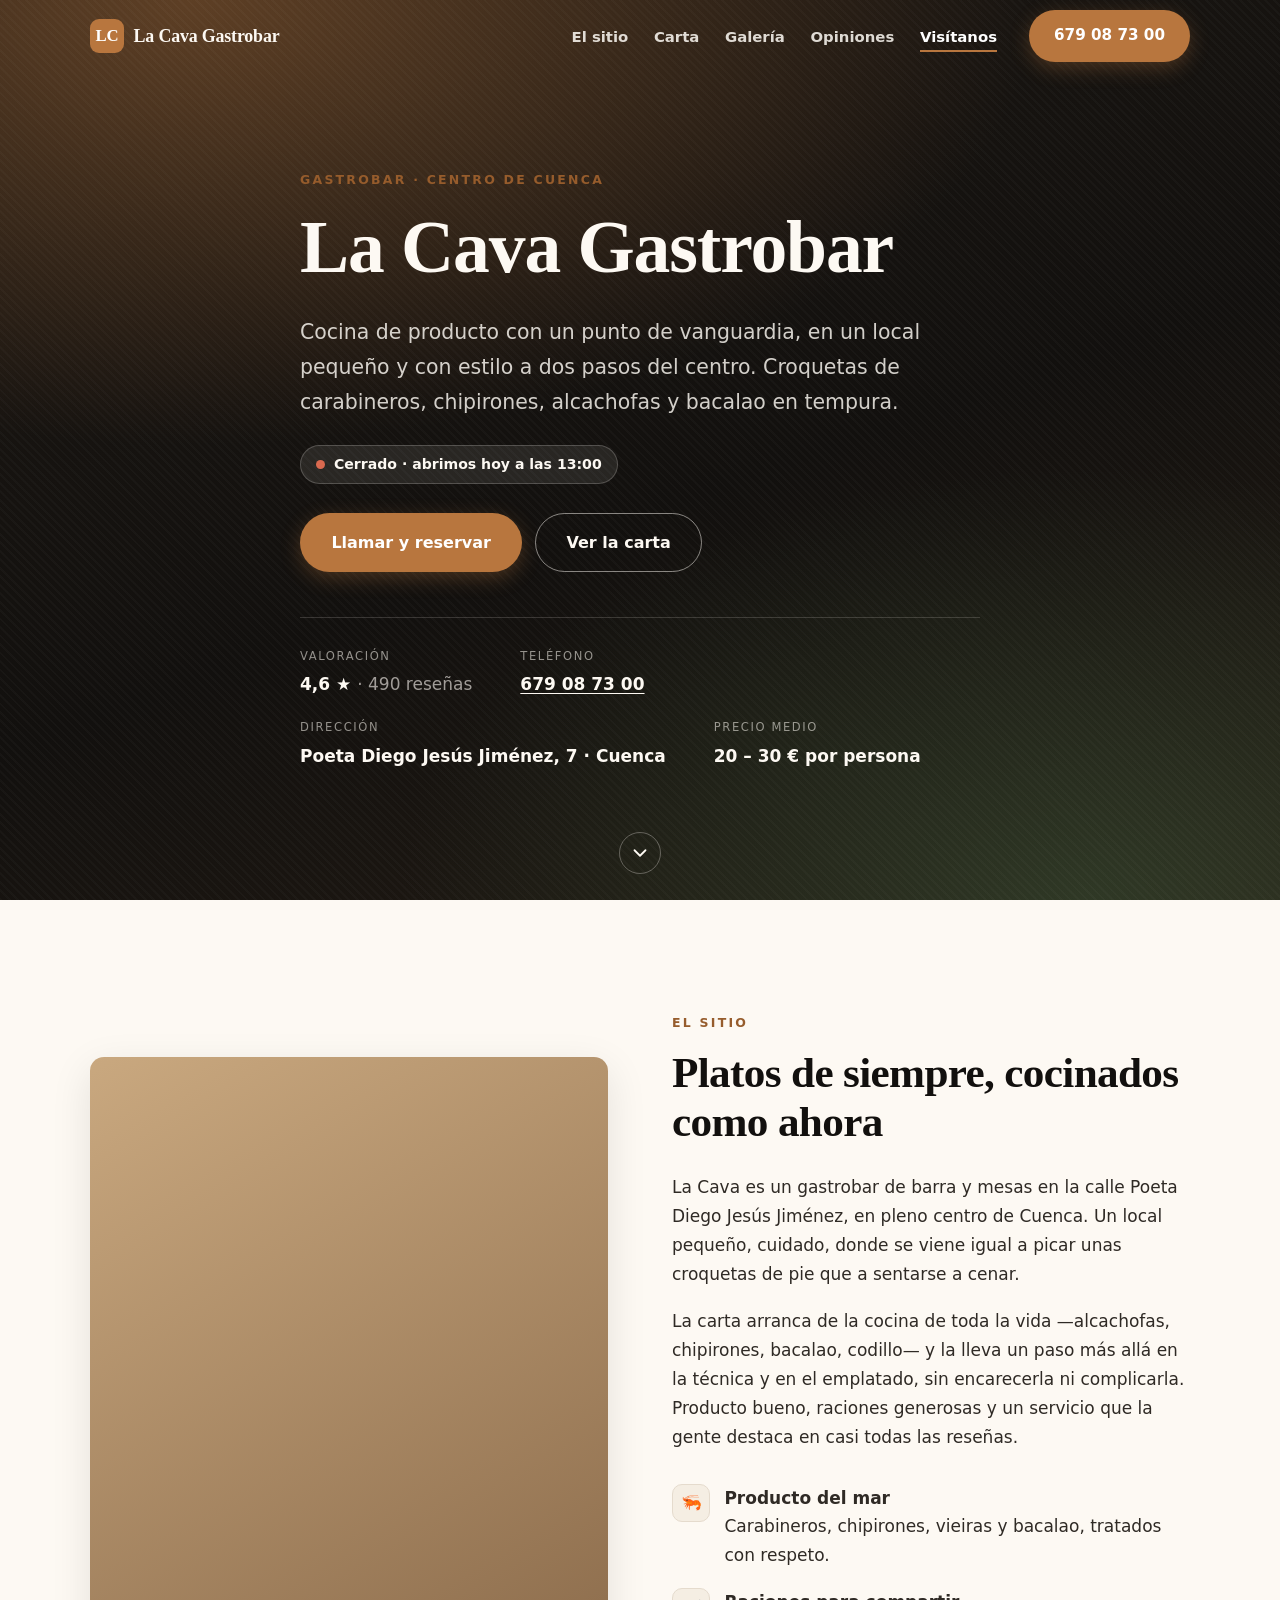
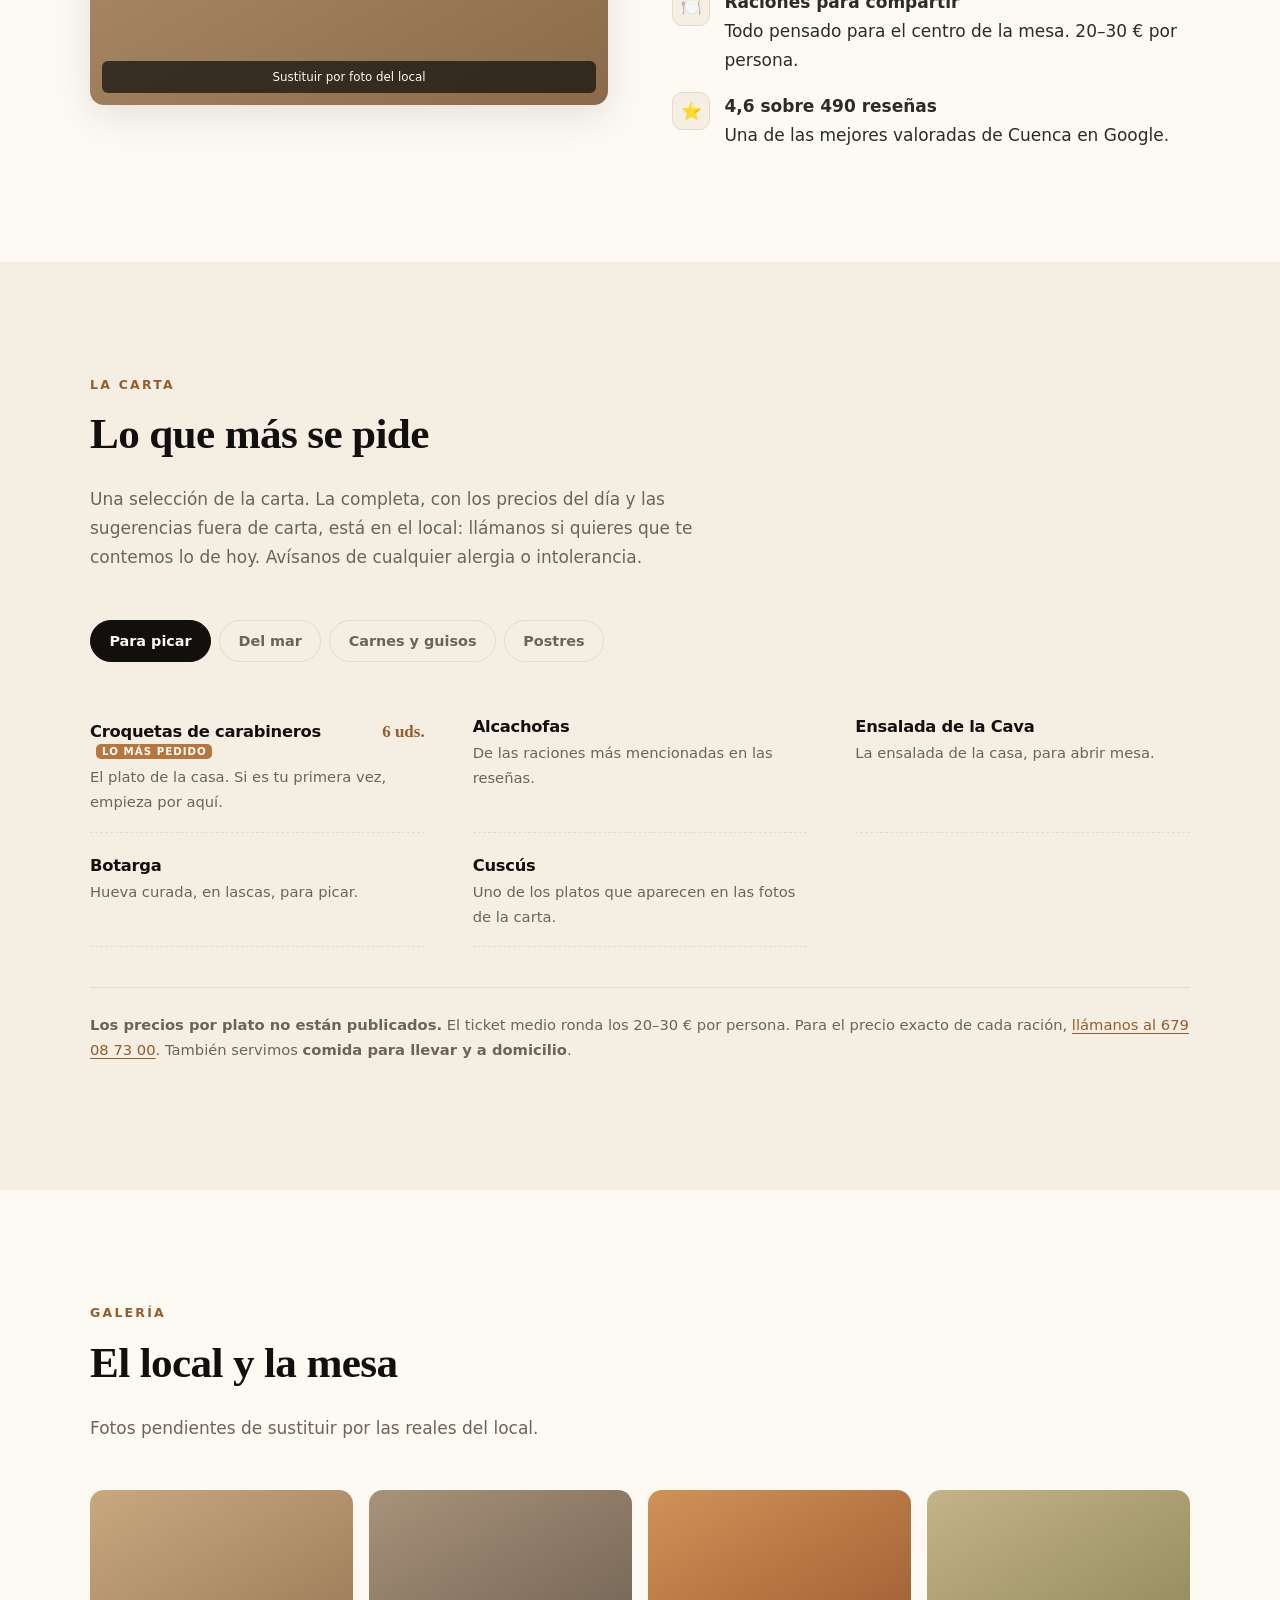
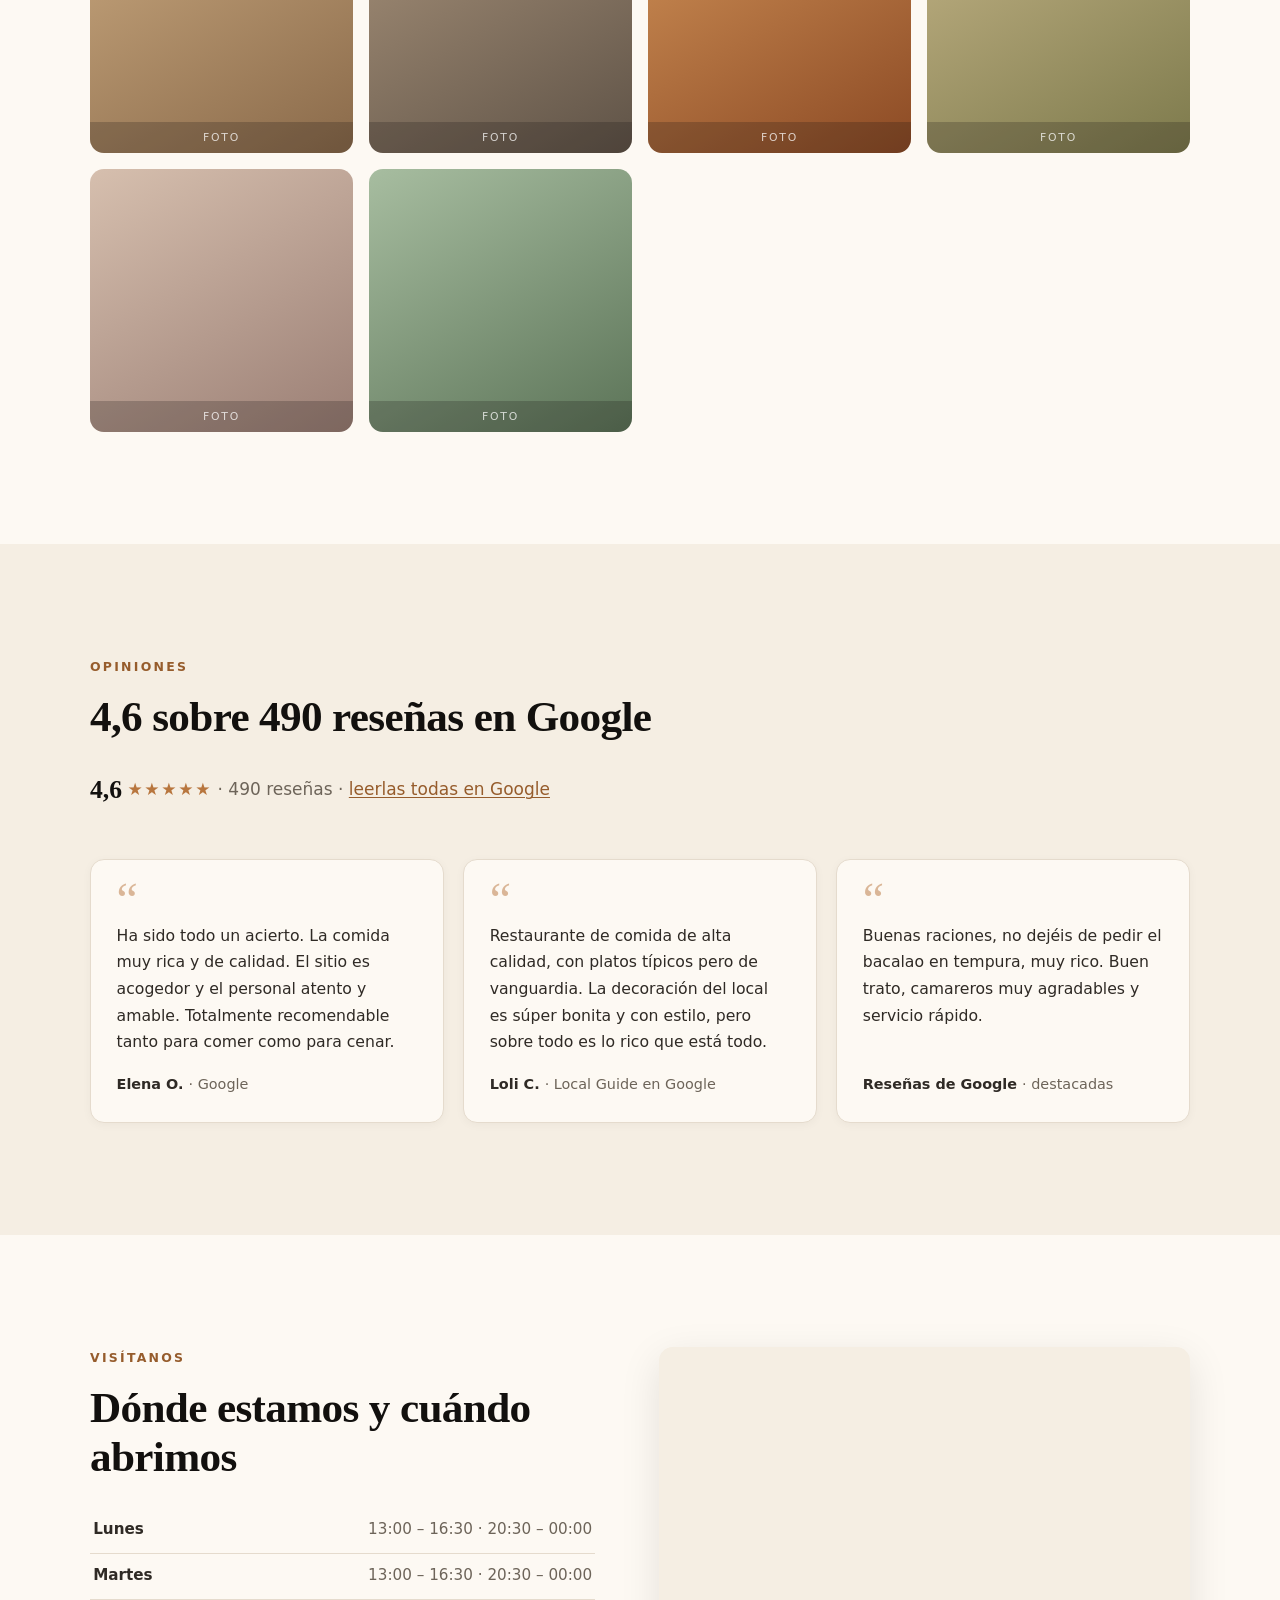
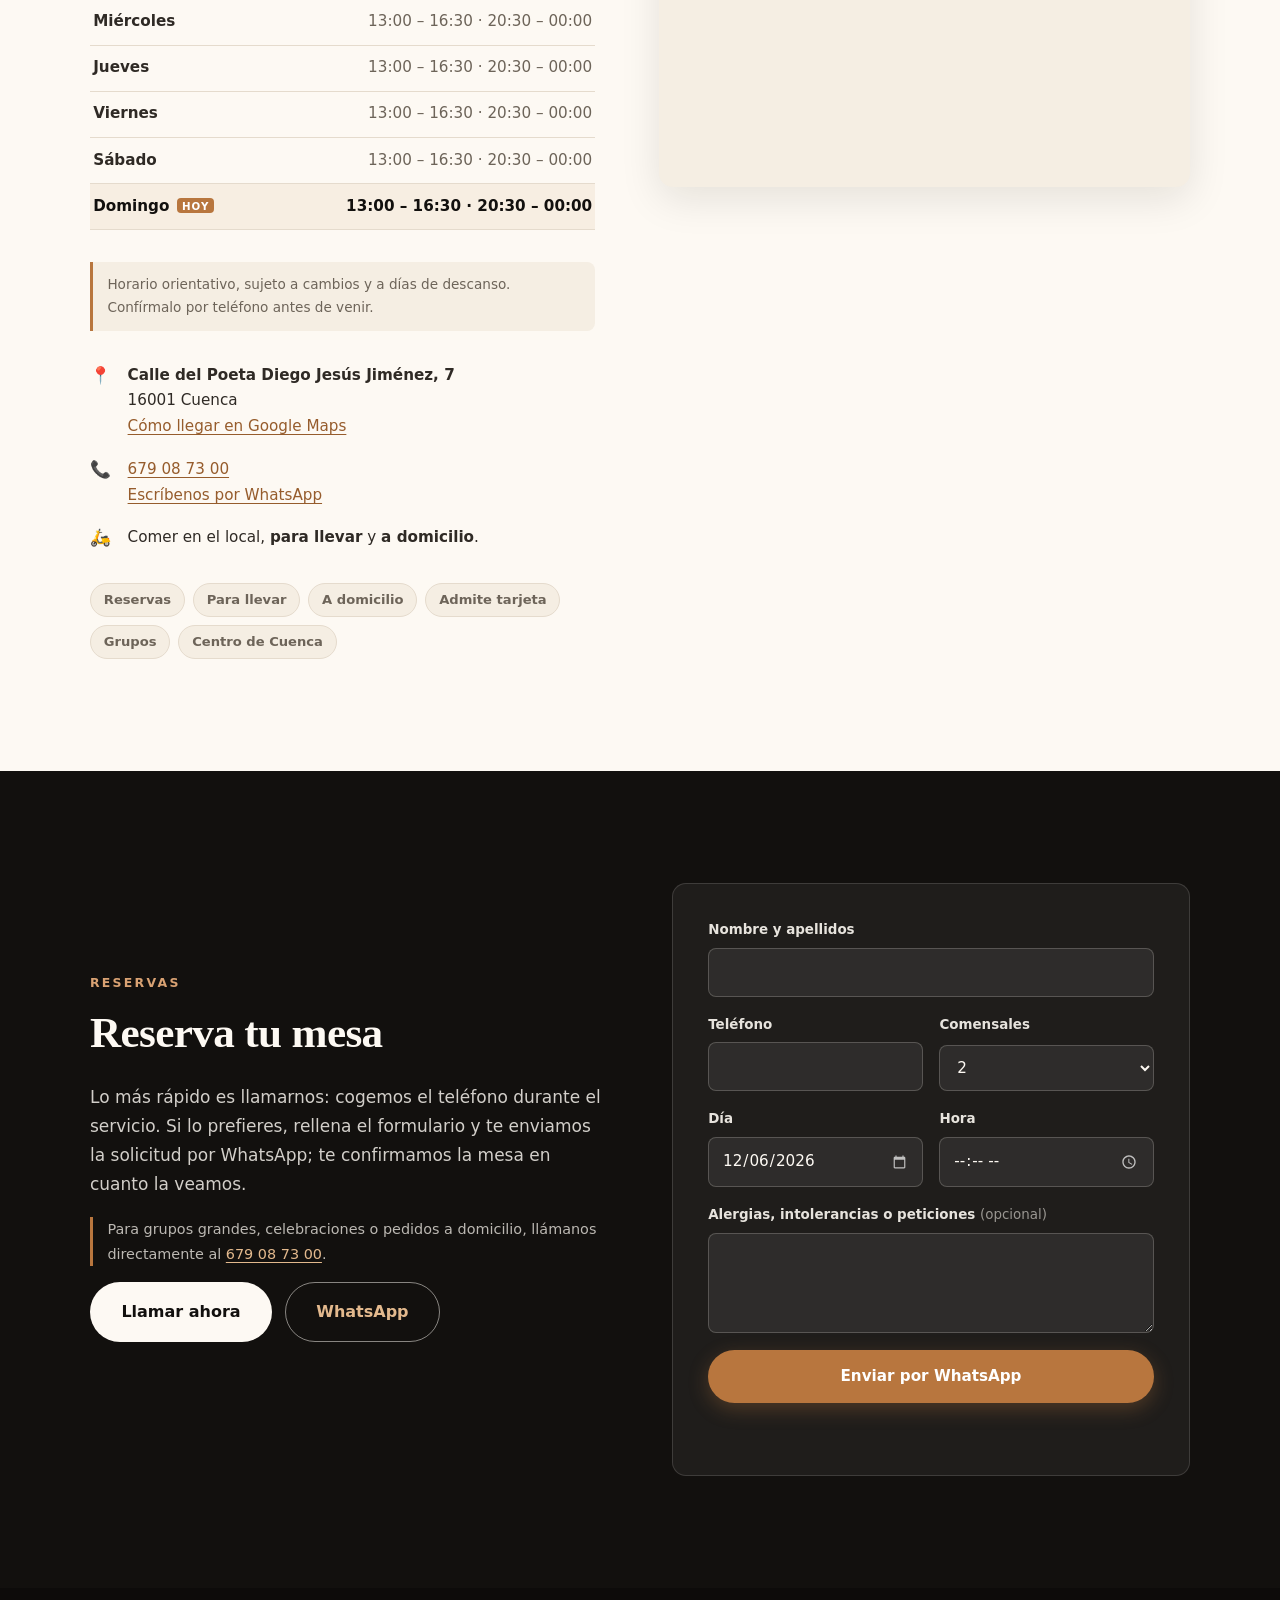
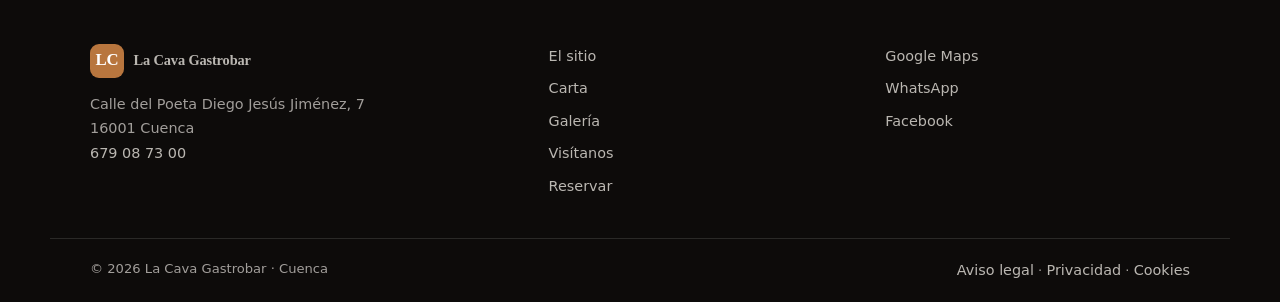
==== commit 77991930: "Rellenar la web con los datos reales de La Cava Gastrobar Sustituye el contenido de relleno por los " ====
--- a/index.html
+++ b/index.html
@@ -3,45 +3,45 @@
 <head>
 <meta charset="utf-8">
 <meta name="viewport" content="width=device-width, initial-scale=1">
-<title>Nombre del Local — Restaurante</title>
-<meta name="description" content="Nombre del Local: cocina de temporada en Ciudad. Reserva tu mesa, consulta la carta y nuestro horario.">
+<title>La Cava Gastrobar — Restaurante en Cuenca</title>
+<meta name="description" content="La Cava Gastrobar, en el centro de Cuenca. Cocina de producto con toque de vanguardia: croquetas de carabineros, chipirones, alcachofas y bacalao en tempura. 4,6★ en Google. Reservas: 679 08 73 00.">
 <meta name="theme-color" content="#12100e">
-<link rel="icon" href="data:image/svg+xml,%3Csvg xmlns='http://www.w3.org/2000/svg' viewBox='0 0 32 32'%3E%3Crect width='32' height='32' rx='7' fill='%23b8763e'/%3E%3Ctext x='16' y='23' font-family='Georgia,serif' font-size='20' font-weight='bold' fill='%23fdf9f3' text-anchor='middle'%3EN%3C/text%3E%3C/svg%3E">
+<link rel="canonical" href="https://lacavagastrobar.es/">
+<link rel="icon" href="data:image/svg+xml,%3Csvg xmlns='http://www.w3.org/2000/svg' viewBox='0 0 32 32'%3E%3Crect width='32' height='32' rx='7' fill='%23b8763e'/%3E%3Ctext x='16' y='23' font-family='Georgia,serif' font-size='19' font-weight='bold' fill='%23fdf9f3' text-anchor='middle'%3ELC%3C/text%3E%3C/svg%3E">
 
 <meta property="og:type" content="restaurant">
-<meta property="og:title" content="Nombre del Local — Restaurante">
-<meta property="og:description" content="Cocina de temporada en Ciudad. Reserva tu mesa.">
+<meta property="og:title" content="La Cava Gastrobar — Restaurante en Cuenca">
+<meta property="og:description" content="Cocina de producto en el centro de Cuenca. 4,6★ sobre 490 reseñas en Google.">
 <meta property="og:locale" content="es_ES">
 
-<link rel="preconnect" href="https://fonts.googleapis.com">
 <link rel="stylesheet" href="styles.css">
 
-<!-- TODO: revisar todos los campos de este bloque antes de publicar (Google lo usa para el resultado enriquecido) -->
+<!-- Datos estructurados para el resultado enriquecido de Google.
+     Nota: no se incluye aggregateRating a propósito — Google no admite
+     valoraciones autopublicadas sobre el propio negocio. -->
 <script type="application/ld+json">
 {
   "@context": "https://schema.org",
   "@type": "Restaurant",
-  "name": "Nombre del Local",
-  "image": "",
-  "servesCuisine": "Mediterránea",
-  "priceRange": "€€",
-  "telephone": "+34 000 000 000",
-  "email": "hola@nombredellocal.com",
+  "name": "La Cava Gastrobar",
+  "servesCuisine": ["Española", "Mediterránea", "Tapas"],
+  "priceRange": "20-30 €",
+  "currenciesAccepted": "EUR",
+  "telephone": "+34679087300",
   "address": {
     "@type": "PostalAddress",
-    "streetAddress": "Calle Ejemplo, 00",
-    "postalCode": "00000",
-    "addressLocality": "Ciudad",
+    "streetAddress": "Calle del Poeta Diego Jesús Jiménez, 7",
+    "postalCode": "16001",
+    "addressLocality": "Cuenca",
+    "addressRegion": "Castilla-La Mancha",
     "addressCountry": "ES"
   },
-  "url": "https://nombredellocal.com",
+  "hasMap": "https://maps.app.goo.gl/7ZHHJWBRTMxmRFbWA",
   "acceptsReservations": "True",
+  "hasDeliveryMethod": "https://schema.org/OnSitePickup",
   "openingHoursSpecification": [
-    { "@type": "OpeningHoursSpecification", "dayOfWeek": ["Tuesday","Wednesday","Thursday"], "opens": "13:00", "closes": "16:00" },
-    { "@type": "OpeningHoursSpecification", "dayOfWeek": ["Tuesday","Wednesday","Thursday"], "opens": "20:00", "closes": "23:00" },
-    { "@type": "OpeningHoursSpecification", "dayOfWeek": ["Friday","Saturday"], "opens": "13:00", "closes": "16:30" },
-    { "@type": "OpeningHoursSpecification", "dayOfWeek": ["Friday","Saturday"], "opens": "20:00", "closes": "00:00" },
-    { "@type": "OpeningHoursSpecification", "dayOfWeek": ["Sunday"], "opens": "13:00", "closes": "16:30" }
+    { "@type": "OpeningHoursSpecification", "dayOfWeek": ["Monday","Tuesday","Wednesday","Thursday","Friday","Saturday","Sunday"], "opens": "13:00", "closes": "16:30" },
+    { "@type": "OpeningHoursSpecification", "dayOfWeek": ["Monday","Tuesday","Wednesday","Thursday","Friday","Saturday","Sunday"], "opens": "20:30", "closes": "00:00" }
   ]
 }
 </script>
@@ -53,19 +53,19 @@
 <header class="barra" id="barra">
   <div class="contenedor barra__interior">
     <a class="marca" href="#inicio">
-      <span class="marca__icono" aria-hidden="true">N</span>
-      <span class="marca__texto">Nombre del Local</span>
+      <span class="marca__icono" aria-hidden="true">LC</span>
+      <span class="marca__texto">La Cava Gastrobar</span>
     </a>
 
     <nav class="nav" id="nav" aria-label="Navegación principal">
       <ul class="nav__lista">
-        <li><a href="#historia">Nosotros</a></li>
+        <li><a href="#historia">El sitio</a></li>
         <li><a href="#carta">Carta</a></li>
         <li><a href="#galeria">Galería</a></li>
         <li><a href="#opiniones">Opiniones</a></li>
         <li><a href="#visitanos">Visítanos</a></li>
       </ul>
-      <a class="boton boton--principal nav__cta" href="#reservar">Reservar mesa</a>
+      <a class="boton boton--principal nav__cta" href="tel:+34679087300">679 08 73 00</a>
     </nav>
 
     <button class="hamburguesa" id="hamburguesa" aria-label="Abrir menú" aria-expanded="false" aria-controls="nav">
@@ -80,11 +80,12 @@
   <section class="portada" id="inicio">
     <div class="portada__fondo" aria-hidden="true"></div>
     <div class="contenedor portada__interior">
-      <p class="antetitulo" data-revelar>Cocina de temporada · Ciudad</p>
-      <h1 class="portada__titulo" data-revelar>Nombre del Local</h1>
+      <p class="antetitulo" data-revelar>Gastrobar · Centro de Cuenca</p>
+      <h1 class="portada__titulo" data-revelar>La Cava Gastrobar</h1>
       <p class="portada__lema" data-revelar>
-        Producto de mercado, brasa y una carta corta que cambia cada semana.
-        Un sitio de barrio para comer despacio.
+        Cocina de producto con un punto de vanguardia, en un local pequeño y
+        con estilo a dos pasos del centro. Croquetas de carabineros, chipirones,
+        alcachofas y bacalao en tempura.
       </p>
 
       <p class="estado" id="estado" data-revelar hidden>
@@ -93,22 +94,26 @@
       </p>
 
       <div class="portada__acciones" data-revelar>
-        <a class="boton boton--principal boton--grande" href="#reservar">Reservar mesa</a>
+        <a class="boton boton--principal boton--grande" href="tel:+34679087300">Llamar y reservar</a>
         <a class="boton boton--fantasma boton--grande" href="#carta">Ver la carta</a>
       </div>
 
       <dl class="datos-rapidos" data-revelar>
         <div>
+          <dt>Valoración</dt>
+          <dd>4,6 ★ <span class="tenue">· 490 reseñas</span></dd>
+        </div>
+        <div>
           <dt>Teléfono</dt>
-          <dd><a href="tel:+34000000000">+34 000 000 000</a></dd>
+          <dd><a href="tel:+34679087300">679 08 73 00</a></dd>
         </div>
         <div>
           <dt>Dirección</dt>
-          <dd>Calle Ejemplo, 00 · Ciudad</dd>
+          <dd>Poeta Diego Jesús Jiménez, 7 · Cuenca</dd>
         </div>
         <div>
           <dt>Precio medio</dt>
-          <dd>25 – 35 € por persona</dd>
+          <dd>20 – 30 € por persona</dd>
         </div>
       </dl>
     </div>
@@ -117,40 +122,41 @@
     </a>
   </section>
 
-  <!-- ═══════════════ HISTORIA ═══════════════ -->
+  <!-- ═══════════════ EL SITIO ═══════════════ -->
   <section class="seccion" id="historia">
     <div class="contenedor rejilla-2">
       <div class="marco-foto marco-foto--alto" data-revelar>
-        <div class="ph ph--1" role="img" aria-label="Foto del interior del local (pendiente de sustituir)"></div>
+        <div class="ph ph--1" role="img" aria-label="Interior de La Cava Gastrobar"></div>
         <span class="marco-foto__pie">Sustituir por foto del local</span>
       </div>
 
       <div data-revelar>
-        <p class="antetitulo">Nuestra casa</p>
-        <h2>Abrimos en 0000 y seguimos cocinando igual</h2>
+        <p class="antetitulo">El sitio</p>
+        <h2>Platos de siempre, cocinados como ahora</h2>
         <p>
-          Empezamos con una barra, seis mesas y la idea de que un buen plato no necesita
-          más que un producto honesto y el punto exacto de fuego. Compramos cada mañana
-          en el mercado, trabajamos con pequeños productores de la zona y escribimos la
-          carta según lo que llega ese día.
+          La Cava es un gastrobar de barra y mesas en la calle Poeta Diego Jesús
+          Jiménez, en pleno centro de Cuenca. Un local pequeño, cuidado, donde se
+          viene igual a picar unas croquetas de pie que a sentarse a cenar.
         </p>
         <p>
-          En la cocina no hay nada congelado, ni salsas de bote, ni prisa. Si hay que
-          esperar diez minutos más por un arroz, se espera.
+          La carta arranca de la cocina de toda la vida —alcachofas, chipirones,
+          bacalao, codillo— y la lleva un paso más allá en la técnica y en el
+          emplatado, sin encarecerla ni complicarla. Producto bueno, raciones
+          generosas y un servicio que la gente destaca en casi todas las reseñas.
         </p>
 
         <ul class="lista-valores">
           <li>
-            <span class="lista-valores__icono" aria-hidden="true">🌿</span>
-            <div><strong>Producto de proximidad</strong><br>Verdura, pescado y carne de proveedores a menos de 100 km.</div>
+            <span class="lista-valores__icono" aria-hidden="true">🦐</span>
+            <div><strong>Producto del mar</strong><br>Carabineros, chipirones, vieiras y bacalao, tratados con respeto.</div>
           </li>
           <li>
-            <span class="lista-valores__icono" aria-hidden="true">🔥</span>
-            <div><strong>Brasa de encina</strong><br>Casi todo pasa por el fuego antes de llegar a la mesa.</div>
+            <span class="lista-valores__icono" aria-hidden="true">🍽️</span>
+            <div><strong>Raciones para compartir</strong><br>Todo pensado para el centro de la mesa. 20–30 € por persona.</div>
           </li>
           <li>
-            <span class="lista-valores__icono" aria-hidden="true">📋</span>
-            <div><strong>Carta corta</strong><br>Doce platos, cambian cada semana. Nada se repite por inercia.</div>
+            <span class="lista-valores__icono" aria-hidden="true">⭐</span>
+            <div><strong>4,6 sobre 490 reseñas</strong><br>Una de las mejores valoradas de Cuenca en Google.</div>
           </li>
         </ul>
       </div>
@@ -162,83 +168,106 @@
     <div class="contenedor">
       <header class="cabecera-seccion" data-revelar>
         <p class="antetitulo">La carta</p>
-        <h2>Para compartir en el centro de la mesa</h2>
+        <h2>Lo que más se pide</h2>
         <p class="cabecera-seccion__texto">
-          Los precios incluyen IVA. Avísanos de cualquier alergia o intolerancia y
-          adaptamos el plato. Disponemos de opciones vegetarianas y sin gluten.
+          Una selección de la carta. La completa, con los precios del día y las
+          sugerencias fuera de carta, está en el local: llámanos si quieres que te
+          contemos lo de hoy. Avísanos de cualquier alergia o intolerancia.
         </p>
       </header>
 
       <div class="pestanas" data-revelar>
         <div class="pestanas__botones" role="tablist" aria-label="Categorías de la carta">
-          <button class="pestana activa" role="tab" aria-selected="true"  aria-controls="panel-entrantes" id="tab-entrantes">Entrantes</button>
-          <button class="pestana"        role="tab" aria-selected="false" aria-controls="panel-principales" id="tab-principales" tabindex="-1">Principales</button>
+          <button class="pestana activa" role="tab" aria-selected="true"  aria-controls="panel-picar" id="tab-picar">Para picar</button>
+          <button class="pestana"        role="tab" aria-selected="false" aria-controls="panel-mar" id="tab-mar" tabindex="-1">Del mar</button>
+          <button class="pestana"        role="tab" aria-selected="false" aria-controls="panel-carne" id="tab-carne" tabindex="-1">Carnes y guisos</button>
           <button class="pestana"        role="tab" aria-selected="false" aria-controls="panel-postres" id="tab-postres" tabindex="-1">Postres</button>
-          <button class="pestana"        role="tab" aria-selected="false" aria-controls="panel-bebidas" id="tab-bebidas" tabindex="-1">Bebidas</button>
-        </div>
-
-        <div class="pestanas__panel" role="tabpanel" id="panel-entrantes" aria-labelledby="tab-entrantes">
+        </div>
+
+        <div class="pestanas__panel" role="tabpanel" id="panel-picar" aria-labelledby="tab-picar">
           <ul class="platos">
             <li class="plato">
               <div class="plato__cabecera">
-                <h3 class="plato__nombre">Tomate de temporada y ventresca <span class="etiqueta">Recomendado</span></h3>
-                <span class="plato__precio">12,50 €</span>
-              </div>
-              <p class="plato__desc">Tomate de secano, ventresca de bonito en aceite, cebolleta y albahaca.</p>
-            </li>
-            <li class="plato">
-              <div class="plato__cabecera">
-                <h3 class="plato__nombre">Croquetas de jamón <span class="etiqueta etiqueta--suave">6 uds.</span></h3>
-                <span class="plato__precio">9,00 €</span>
-              </div>
-              <p class="plato__desc">Bechamel cremosa de jamón ibérico, empanado fino y frito al momento.</p>
-            </li>
-            <li class="plato">
-              <div class="plato__cabecera">
-                <h3 class="plato__nombre">Alcachofas a la brasa <span class="etiqueta etiqueta--verde">Vegetariano</span></h3>
-                <span class="plato__precio">11,00 €</span>
-              </div>
-              <p class="plato__desc">Con alioli de ajo asado y avellana tostada.</p>
-            </li>
-            <li class="plato">
-              <div class="plato__cabecera">
-                <h3 class="plato__nombre">Boquerones en vinagre</h3>
-                <span class="plato__precio">8,50 €</span>
-              </div>
-              <p class="plato__desc">Marinados en casa, con aceite de oliva virgen extra y pan de cristal.</p>
+                <h3 class="plato__nombre">Croquetas de carabineros <span class="etiqueta">Lo más pedido</span></h3>
+                <span class="plato__precio">6 uds.</span>
+              </div>
+              <p class="plato__desc">El plato de la casa. Si es tu primera vez, empieza por aquí.</p>
+            </li>
+            <li class="plato">
+              <div class="plato__cabecera">
+                <h3 class="plato__nombre">Alcachofas</h3>
+              </div>
+              <p class="plato__desc">De las raciones más mencionadas en las reseñas.</p>
+            </li>
+            <li class="plato">
+              <div class="plato__cabecera">
+                <h3 class="plato__nombre">Ensalada de la Cava</h3>
+              </div>
+              <p class="plato__desc">La ensalada de la casa, para abrir mesa.</p>
+            </li>
+            <li class="plato">
+              <div class="plato__cabecera">
+                <h3 class="plato__nombre">Botarga</h3>
+              </div>
+              <p class="plato__desc">Hueva curada, en lascas, para picar.</p>
+            </li>
+            <li class="plato">
+              <div class="plato__cabecera">
+                <h3 class="plato__nombre">Cuscús</h3>
+              </div>
+              <p class="plato__desc">Uno de los platos que aparecen en las fotos de la carta.</p>
             </li>
           </ul>
         </div>
 
-        <div class="pestanas__panel" role="tabpanel" id="panel-principales" aria-labelledby="tab-principales" hidden>
+        <div class="pestanas__panel" role="tabpanel" id="panel-mar" aria-labelledby="tab-mar" hidden>
           <ul class="platos">
             <li class="plato">
               <div class="plato__cabecera">
-                <h3 class="plato__nombre">Arroz de la semana <span class="etiqueta">Recomendado</span></h3>
-                <span class="plato__precio">21,00 € <small>/ pers.</small></span>
-              </div>
-              <p class="plato__desc">Mínimo dos personas. Pregunta por el de hoy: cambia según el mercado.</p>
-            </li>
-            <li class="plato">
-              <div class="plato__cabecera">
-                <h3 class="plato__nombre">Pescado del día a la brasa</h3>
-                <span class="plato__precio">Según mercado</span>
-              </div>
-              <p class="plato__desc">Entero o en lomo, con patata confitada y limón asado.</p>
-            </li>
-            <li class="plato">
-              <div class="plato__cabecera">
-                <h3 class="plato__nombre">Costilla de cerdo a baja temperatura</h3>
-                <span class="plato__precio">18,50 €</span>
-              </div>
-              <p class="plato__desc">Doce horas de horno, glaseada al momento en la brasa.</p>
-            </li>
-            <li class="plato">
-              <div class="plato__cabecera">
-                <h3 class="plato__nombre">Coliflor entera asada <span class="etiqueta etiqueta--verde">Vegano</span></h3>
-                <span class="plato__precio">15,00 €</span>
-              </div>
-              <p class="plato__desc">Con tahini, granada y hierbabuena.</p>
+                <h3 class="plato__nombre">Bacalao en tempura <span class="etiqueta">Recomendado</span></h3>
+              </div>
+              <p class="plato__desc">«No dejéis de pedir el bacalao en tempura, muy rico», de las reseñas.</p>
+            </li>
+            <li class="plato">
+              <div class="plato__cabecera">
+                <h3 class="plato__nombre">Chipirones</h3>
+              </div>
+              <p class="plato__desc">Otro de los fijos de la casa.</p>
+            </li>
+            <li class="plato">
+              <div class="plato__cabecera">
+                <h3 class="plato__nombre">Vieiras</h3>
+              </div>
+              <p class="plato__desc">Producto del mar, a la plancha.</p>
+            </li>
+            <li class="plato">
+              <div class="plato__cabecera">
+                <h3 class="plato__nombre">Fritura de bacalao y platillos</h3>
+              </div>
+              <p class="plato__desc">Para compartir en el centro de la mesa.</p>
+            </li>
+          </ul>
+        </div>
+
+        <div class="pestanas__panel" role="tabpanel" id="panel-carne" aria-labelledby="tab-carne" hidden>
+          <ul class="platos">
+            <li class="plato">
+              <div class="plato__cabecera">
+                <h3 class="plato__nombre">Codillo <span class="etiqueta">Popular</span></h3>
+              </div>
+              <p class="plato__desc">Uno de los destacados de la carta en Google.</p>
+            </li>
+            <li class="plato">
+              <div class="plato__cabecera">
+                <h3 class="plato__nombre">Osobuco</h3>
+              </div>
+              <p class="plato__desc">Guiso largo, de los de cuchara y pan.</p>
+            </li>
+            <li class="plato">
+              <div class="plato__cabecera">
+                <h3 class="plato__nombre">Rabo de toro</h3>
+              </div>
+              <p class="plato__desc">Clásico de casa, deshuesado.</p>
             </li>
           </ul>
         </div>
@@ -247,65 +276,25 @@
           <ul class="platos">
             <li class="plato">
               <div class="plato__cabecera">
-                <h3 class="plato__nombre">Tarta de queso al horno</h3>
-                <span class="plato__precio">7,00 €</span>
-              </div>
-              <p class="plato__desc">Cremosa por dentro, tostada por fuera. La de siempre.</p>
-            </li>
-            <li class="plato">
-              <div class="plato__cabecera">
-                <h3 class="plato__nombre">Flan de huevo de caserío</h3>
-                <span class="plato__precio">6,00 €</span>
-              </div>
-              <p class="plato__desc">Con nata montada sin azucarar.</p>
-            </li>
-            <li class="plato">
-              <div class="plato__cabecera">
-                <h3 class="plato__nombre">Helado de aceite de oliva</h3>
-                <span class="plato__precio">6,50 €</span>
-              </div>
-              <p class="plato__desc">Con sal en escamas y pan tostado.</p>
+                <h3 class="plato__nombre">Brownie</h3>
+              </div>
+              <p class="plato__desc">El postre que más sale en las fotos del local.</p>
+            </li>
+            <li class="plato">
+              <div class="plato__cabecera">
+                <h3 class="plato__nombre">Postres de la casa</h3>
+              </div>
+              <p class="plato__desc">Pregunta por los del día; cambian según la temporada.</p>
             </li>
           </ul>
         </div>
-
-        <div class="pestanas__panel" role="tabpanel" id="panel-bebidas" aria-labelledby="tab-bebidas" hidden>
-          <ul class="platos">
-            <li class="plato">
-              <div class="plato__cabecera">
-                <h3 class="plato__nombre">Vinos por copa</h3>
-                <span class="plato__precio">desde 3,50 €</span>
-              </div>
-              <p class="plato__desc">Ocho referencias abiertas cada día, casi todas de pequeños productores.</p>
-            </li>
-            <li class="plato">
-              <div class="plato__cabecera">
-                <h3 class="plato__nombre">Vermut de la casa</h3>
-                <span class="plato__precio">4,00 €</span>
-              </div>
-              <p class="plato__desc">Macerado aquí, con naranja y aceituna.</p>
-            </li>
-            <li class="plato">
-              <div class="plato__cabecera">
-                <h3 class="plato__nombre">Cerveza artesana de barril</h3>
-                <span class="plato__precio">3,80 €</span>
-              </div>
-              <p class="plato__desc">Rotamos el grifo cada mes.</p>
-            </li>
-            <li class="plato">
-              <div class="plato__cabecera">
-                <h3 class="plato__nombre">Café de tueste natural</h3>
-                <span class="plato__precio">1,80 €</span>
-              </div>
-              <p class="plato__desc">Tostado en la ciudad, molido al momento.</p>
-            </li>
-          </ul>
-        </div>
       </div>
 
       <p class="nota-carta" data-revelar>
-        La carta completa y actualizada está siempre en el local.
-        <a href="#reservar">¿Vienes en grupo?</a> Preparamos menú cerrado a partir de 10 personas.
+        <strong>Los precios por plato no están publicados.</strong> El ticket medio ronda
+        los 20–30 € por persona. Para el precio exacto de cada ración,
+        <a href="tel:+34679087300">llámanos al 679 08 73 00</a>.
+        También servimos <strong>comida para llevar y a domicilio</strong>.
       </p>
     </div>
   </section>
@@ -315,7 +304,10 @@
     <div class="contenedor">
       <header class="cabecera-seccion" data-revelar>
         <p class="antetitulo">Galería</p>
-        <h2>El local, la brasa y algún plato</h2>
+        <h2>El local y la mesa</h2>
+        <p class="cabecera-seccion__texto">
+          Fotos pendientes de sustituir por las reales del local.
+        </p>
       </header>
 
       <!-- TODO: sustituir cada .ph por <img src="fotos/xxx.jpg" alt="..." loading="lazy"> -->
@@ -326,17 +318,17 @@
         <button class="galeria__item" data-titulo="La barra">
           <div class="ph ph--2" role="img" aria-label="La barra"></div>
         </button>
-        <button class="galeria__item" data-titulo="La brasa">
-          <div class="ph ph--3" role="img" aria-label="La brasa"></div>
+        <button class="galeria__item" data-titulo="Croquetas de carabineros">
+          <div class="ph ph--3" role="img" aria-label="Croquetas de carabineros"></div>
         </button>
-        <button class="galeria__item" data-titulo="Arroz de la semana">
-          <div class="ph ph--4" role="img" aria-label="Arroz de la semana"></div>
+        <button class="galeria__item" data-titulo="Bacalao en tempura">
+          <div class="ph ph--4" role="img" aria-label="Bacalao en tempura"></div>
         </button>
-        <button class="galeria__item" data-titulo="Postre">
-          <div class="ph ph--5" role="img" aria-label="Postre"></div>
+        <button class="galeria__item" data-titulo="Osobuco">
+          <div class="ph ph--5" role="img" aria-label="Osobuco"></div>
         </button>
-        <button class="galeria__item" data-titulo="La terraza">
-          <div class="ph ph--6" role="img" aria-label="La terraza"></div>
+        <button class="galeria__item" data-titulo="Brownie">
+          <div class="ph ph--6" role="img" aria-label="Brownie"></div>
         </button>
       </div>
     </div>
@@ -347,27 +339,28 @@
     <div class="contenedor">
       <header class="cabecera-seccion" data-revelar>
         <p class="antetitulo">Opiniones</p>
-        <h2>Lo que dicen quienes ya han venido</h2>
+        <h2>4,6 sobre 490 reseñas en Google</h2>
         <p class="cabecera-seccion__texto">
-          <!-- TODO: poner la nota y el número real de reseñas de Google -->
-          <strong class="nota-media">0,0</strong>
+          <strong class="nota-media">4,6</strong>
           <span class="estrellas" aria-hidden="true">★★★★★</span>
-          sobre 000 reseñas en Google
+          <span class="visualmente-oculto">4,6 sobre 5</span>
+          · 490 reseñas ·
+          <a href="https://maps.app.goo.gl/7ZHHJWBRTMxmRFbWA" target="_blank" rel="noopener">leerlas todas en Google</a>
         </p>
       </header>
 
       <div class="opiniones" data-revelar>
         <figure class="opinion">
-          <blockquote>Fuimos sin reserva un jueves y nos hicieron sitio en la barra. El arroz de ese día, espectacular. Volveremos.</blockquote>
-          <figcaption>Nombre A. <span>· Google</span></figcaption>
+          <blockquote>Ha sido todo un acierto. La comida muy rica y de calidad. El sitio es acogedor y el personal atento y amable. Totalmente recomendable tanto para comer como para cenar.</blockquote>
+          <figcaption>Elena O. <span>· Google</span></figcaption>
         </figure>
         <figure class="opinion">
-          <blockquote>Trato cercano, carta corta y todo bien resuelto. Se nota que compran bien. Precio muy razonable para lo que dan.</blockquote>
-          <figcaption>Nombre B. <span>· Google</span></figcaption>
+          <blockquote>Restaurante de comida de alta calidad, con platos típicos pero de vanguardia. La decoración del local es súper bonita y con estilo, pero sobre todo es lo rico que está todo.</blockquote>
+          <figcaption>Loli C. <span>· Local Guide en Google</span></figcaption>
         </figure>
         <figure class="opinion">
-          <blockquote>Las croquetas y la tarta de queso valen el viaje. Pedid mesa con antelación los fines de semana.</blockquote>
-          <figcaption>Nombre C. <span>· Google</span></figcaption>
+          <blockquote>Buenas raciones, no dejéis de pedir el bacalao en tempura, muy rico. Buen trato, camareros muy agradables y servicio rápido.</blockquote>
+          <figcaption>Reseñas de Google <span>· destacadas</span></figcaption>
         </figure>
       </div>
     </div>
@@ -383,57 +376,61 @@
         <table class="horarios">
           <caption class="visualmente-oculto">Horario de apertura por día de la semana</caption>
           <tbody>
-            <tr data-dia="1"><th scope="row">Lunes</th><td class="cerrado">Cerrado</td></tr>
-            <tr data-dia="2"><th scope="row">Martes</th><td>13:00 – 16:00 · 20:00 – 23:00</td></tr>
-            <tr data-dia="3"><th scope="row">Miércoles</th><td>13:00 – 16:00 · 20:00 – 23:00</td></tr>
-            <tr data-dia="4"><th scope="row">Jueves</th><td>13:00 – 16:00 · 20:00 – 23:00</td></tr>
-            <tr data-dia="5"><th scope="row">Viernes</th><td>13:00 – 16:30 · 20:00 – 00:00</td></tr>
-            <tr data-dia="6"><th scope="row">Sábado</th><td>13:00 – 16:30 · 20:00 – 00:00</td></tr>
-            <tr data-dia="0"><th scope="row">Domingo</th><td>13:00 – 16:30</td></tr>
+            <tr data-dia="1"><th scope="row">Lunes</th><td>13:00 – 16:30 · 20:30 – 00:00</td></tr>
+            <tr data-dia="2"><th scope="row">Martes</th><td>13:00 – 16:30 · 20:30 – 00:00</td></tr>
+            <tr data-dia="3"><th scope="row">Miércoles</th><td>13:00 – 16:30 · 20:30 – 00:00</td></tr>
+            <tr data-dia="4"><th scope="row">Jueves</th><td>13:00 – 16:30 · 20:30 – 00:00</td></tr>
+            <tr data-dia="5"><th scope="row">Viernes</th><td>13:00 – 16:30 · 20:30 – 00:00</td></tr>
+            <tr data-dia="6"><th scope="row">Sábado</th><td>13:00 – 16:30 · 20:30 – 00:00</td></tr>
+            <tr data-dia="0"><th scope="row">Domingo</th><td>13:00 – 16:30 · 20:30 – 00:00</td></tr>
           </tbody>
         </table>
+
+        <!-- TODO: confirmar el horario real y borrar este aviso si procede -->
+        <p class="aviso-horario">
+          Horario orientativo, sujeto a cambios y a días de descanso.
+          Confírmalo por teléfono antes de venir.
+        </p>
 
         <ul class="contacto">
           <li>
             <span class="contacto__icono" aria-hidden="true">📍</span>
             <div>
-              <strong>Calle Ejemplo, 00</strong><br>
-              00000 Ciudad<br>
-              <!-- TODO: pegar aquí el enlace corto de Google Maps del local -->
-              <a href="#" target="_blank" rel="noopener">Ver en Google Maps</a>
+              <strong>Calle del Poeta Diego Jesús Jiménez, 7</strong><br>
+              16001 Cuenca<br>
+              <a href="https://maps.app.goo.gl/7ZHHJWBRTMxmRFbWA" target="_blank" rel="noopener">Cómo llegar en Google Maps</a>
             </div>
           </li>
           <li>
             <span class="contacto__icono" aria-hidden="true">📞</span>
-            <div><a href="tel:+34000000000">+34 000 000 000</a><br>
-            <a href="https://wa.me/34000000000" target="_blank" rel="noopener">Escríbenos por WhatsApp</a></div>
+            <div>
+              <a href="tel:+34679087300">679 08 73 00</a><br>
+              <a href="https://wa.me/34679087300" target="_blank" rel="noopener">Escríbenos por WhatsApp</a>
+            </div>
           </li>
           <li>
-            <span class="contacto__icono" aria-hidden="true">✉️</span>
-            <div><a href="mailto:hola@nombredellocal.com">hola@nombredellocal.com</a></div>
-          </li>
-          <li>
-            <span class="contacto__icono" aria-hidden="true">🚇</span>
-            <div>Metro / bus más cercano: <strong>Parada</strong>, a 3 min andando.</div>
+            <span class="contacto__icono" aria-hidden="true">🛵</span>
+            <div>Comer en el local, <strong>para llevar</strong> y <strong>a domicilio</strong>.</div>
           </li>
         </ul>
 
         <ul class="servicios-local">
-          <li>Terraza</li>
-          <li>Accesible</li>
+          <li>Reservas</li>
+          <li>Para llevar</li>
+          <li>A domicilio</li>
           <li>Admite tarjeta</li>
-          <li>Reservas</li>
           <li>Grupos</li>
-          <li>Wi-Fi</li>
+          <li>Centro de Cuenca</li>
         </ul>
       </div>
 
-      <!-- TODO: sustituir por el <iframe> de "Compartir → Insertar un mapa" de Google Maps -->
       <div class="mapa" data-revelar>
-        <div class="mapa__ph">
-          <span class="mapa__pin" aria-hidden="true">📍</span>
-          <p><strong>Mapa pendiente</strong><br>Insertar aquí el iframe de Google Maps</p>
-        </div>
+        <iframe
+          title="Mapa con la ubicación de La Cava Gastrobar en Cuenca"
+          src="https://maps.google.com/maps?q=La%20Cava%20Gastrobar%2C%20Calle%20del%20Poeta%20Diego%20Jes%C3%BAs%20Jim%C3%A9nez%207%2C%2016001%20Cuenca&hl=es&z=17&output=embed"
+          loading="lazy"
+          referrerpolicy="no-referrer-when-downgrade"
+          allowfullscreen></iframe>
       </div>
     </div>
   </section>
@@ -445,18 +442,20 @@
         <p class="antetitulo">Reservas</p>
         <h2>Reserva tu mesa</h2>
         <p>
-          Lo más rápido es llamarnos. Si lo prefieres, rellena el formulario y te
-          confirmamos por teléfono o WhatsApp en cuanto lo veamos.
+          Lo más rápido es llamarnos: cogemos el teléfono durante el servicio.
+          Si lo prefieres, rellena el formulario y te enviamos la solicitud por
+          WhatsApp; te confirmamos la mesa en cuanto la veamos.
         </p>
         <p class="aviso">
-          Para grupos de más de 8 personas, mesas en terraza o celebraciones,
-          llámanos directamente al <a href="tel:+34000000000">+34 000 000 000</a>.
-        </p>
-        <a class="boton boton--claro boton--grande" href="tel:+34000000000">Llamar ahora</a>
-      </div>
-
-      <!-- Formulario sin servidor: compone un correo con los datos.
-           TODO: cambiar por el endpoint real (Formspree, Netlify Forms, etc.) si se quiere envío automático. -->
+          Para grupos grandes, celebraciones o pedidos a domicilio,
+          llámanos directamente al <a href="tel:+34679087300">679 08 73 00</a>.
+        </p>
+        <div class="portada__acciones">
+          <a class="boton boton--claro boton--grande" href="tel:+34679087300">Llamar ahora</a>
+          <a class="boton boton--fantasma boton--grande" href="https://wa.me/34679087300" target="_blank" rel="noopener">WhatsApp</a>
+        </div>
+      </div>
+
       <form class="formulario" id="formulario" data-revelar novalidate>
         <div class="campo">
           <label for="f-nombre">Nombre y apellidos</label>
@@ -490,7 +489,7 @@
           <label for="f-notas">Alergias, intolerancias o peticiones <span class="opcional">(opcional)</span></label>
           <textarea id="f-notas" name="notas" rows="3"></textarea>
         </div>
-        <button class="boton boton--principal boton--bloque" type="submit">Solicitar reserva</button>
+        <button class="boton boton--principal boton--bloque" type="submit">Enviar por WhatsApp</button>
         <p class="formulario__aviso" id="formulario-aviso" role="status"></p>
       </form>
     </div>
@@ -501,14 +500,18 @@
   <div class="contenedor pie__interior">
     <div>
       <a class="marca marca--pie" href="#inicio">
-        <span class="marca__icono" aria-hidden="true">N</span>
-        <span class="marca__texto">Nombre del Local</span>
+        <span class="marca__icono" aria-hidden="true">LC</span>
+        <span class="marca__texto">La Cava Gastrobar</span>
       </a>
-      <p class="pie__texto">Calle Ejemplo, 00 · 00000 Ciudad<br>+34 000 000 000</p>
+      <p class="pie__texto">
+        Calle del Poeta Diego Jesús Jiménez, 7<br>
+        16001 Cuenca<br>
+        <a href="tel:+34679087300">679 08 73 00</a>
+      </p>
     </div>
 
     <nav class="pie__nav" aria-label="Enlaces del pie">
-      <a href="#historia">Nosotros</a>
+      <a href="#historia">El sitio</a>
       <a href="#carta">Carta</a>
       <a href="#galeria">Galería</a>
       <a href="#visitanos">Visítanos</a>
@@ -516,14 +519,14 @@
     </nav>
 
     <div class="pie__redes">
-      <!-- TODO: enlaces reales de redes -->
-      <a href="#" aria-label="Instagram" target="_blank" rel="noopener">Instagram</a>
-      <a href="#" aria-label="Facebook" target="_blank" rel="noopener">Facebook</a>
-      <a href="#" aria-label="Google Maps" target="_blank" rel="noopener">Google Maps</a>
+      <a href="https://maps.app.goo.gl/7ZHHJWBRTMxmRFbWA" target="_blank" rel="noopener">Google Maps</a>
+      <a href="https://wa.me/34679087300" target="_blank" rel="noopener">WhatsApp</a>
+      <!-- TODO: enlaces reales de Instagram y Facebook -->
+      <a href="https://www.facebook.com/p/La-Cava-Gastrobar-100044475320345/" target="_blank" rel="noopener">Facebook</a>
     </div>
   </div>
   <div class="contenedor pie__legal">
-    <p>© <span id="anio">2026</span> Nombre del Local. Todos los derechos reservados.</p>
+    <p>© <span id="anio">2026</span> La Cava Gastrobar · Cuenca</p>
     <p><a href="#">Aviso legal</a> · <a href="#">Privacidad</a> · <a href="#">Cookies</a></p>
   </div>
 </footer>
--- a/styles.css
+++ b/styles.css
@@ -283,6 +283,7 @@
 }
 .datos-rapidos dd { margin: 0; font-weight: 600; color: var(--crema); }
 .datos-rapidos a { color: var(--crema); }
+.tenue { font-weight: 400; color: rgba(253,249,243,.6); }
 
 .portada__flecha {
   position: absolute; bottom: 1.6rem; left: 50%; translate: -50% 0;
@@ -537,6 +538,17 @@
   padding: .15em .45em; border-radius: 4px; margin-left: .5rem;
   vertical-align: middle;
 }
+
+.aviso-horario {
+  font-size: .85rem;
+  color: var(--texto-suave);
+  background: var(--crema-2);
+  border-left: 3px solid var(--acento);
+  border-radius: 0 var(--radio-s) var(--radio-s) 0;
+  padding: .7rem .9rem;
+  margin-bottom: 2rem;
+}
+.seccion--alterna .aviso-horario { background: var(--crema); }
 
 .contacto { list-style: none; margin: 0 0 2rem; padding: 0; display: grid; gap: 1.05rem; }
 .contacto li { display: flex; gap: .85rem; align-items: flex-start; font-size: .95rem; }
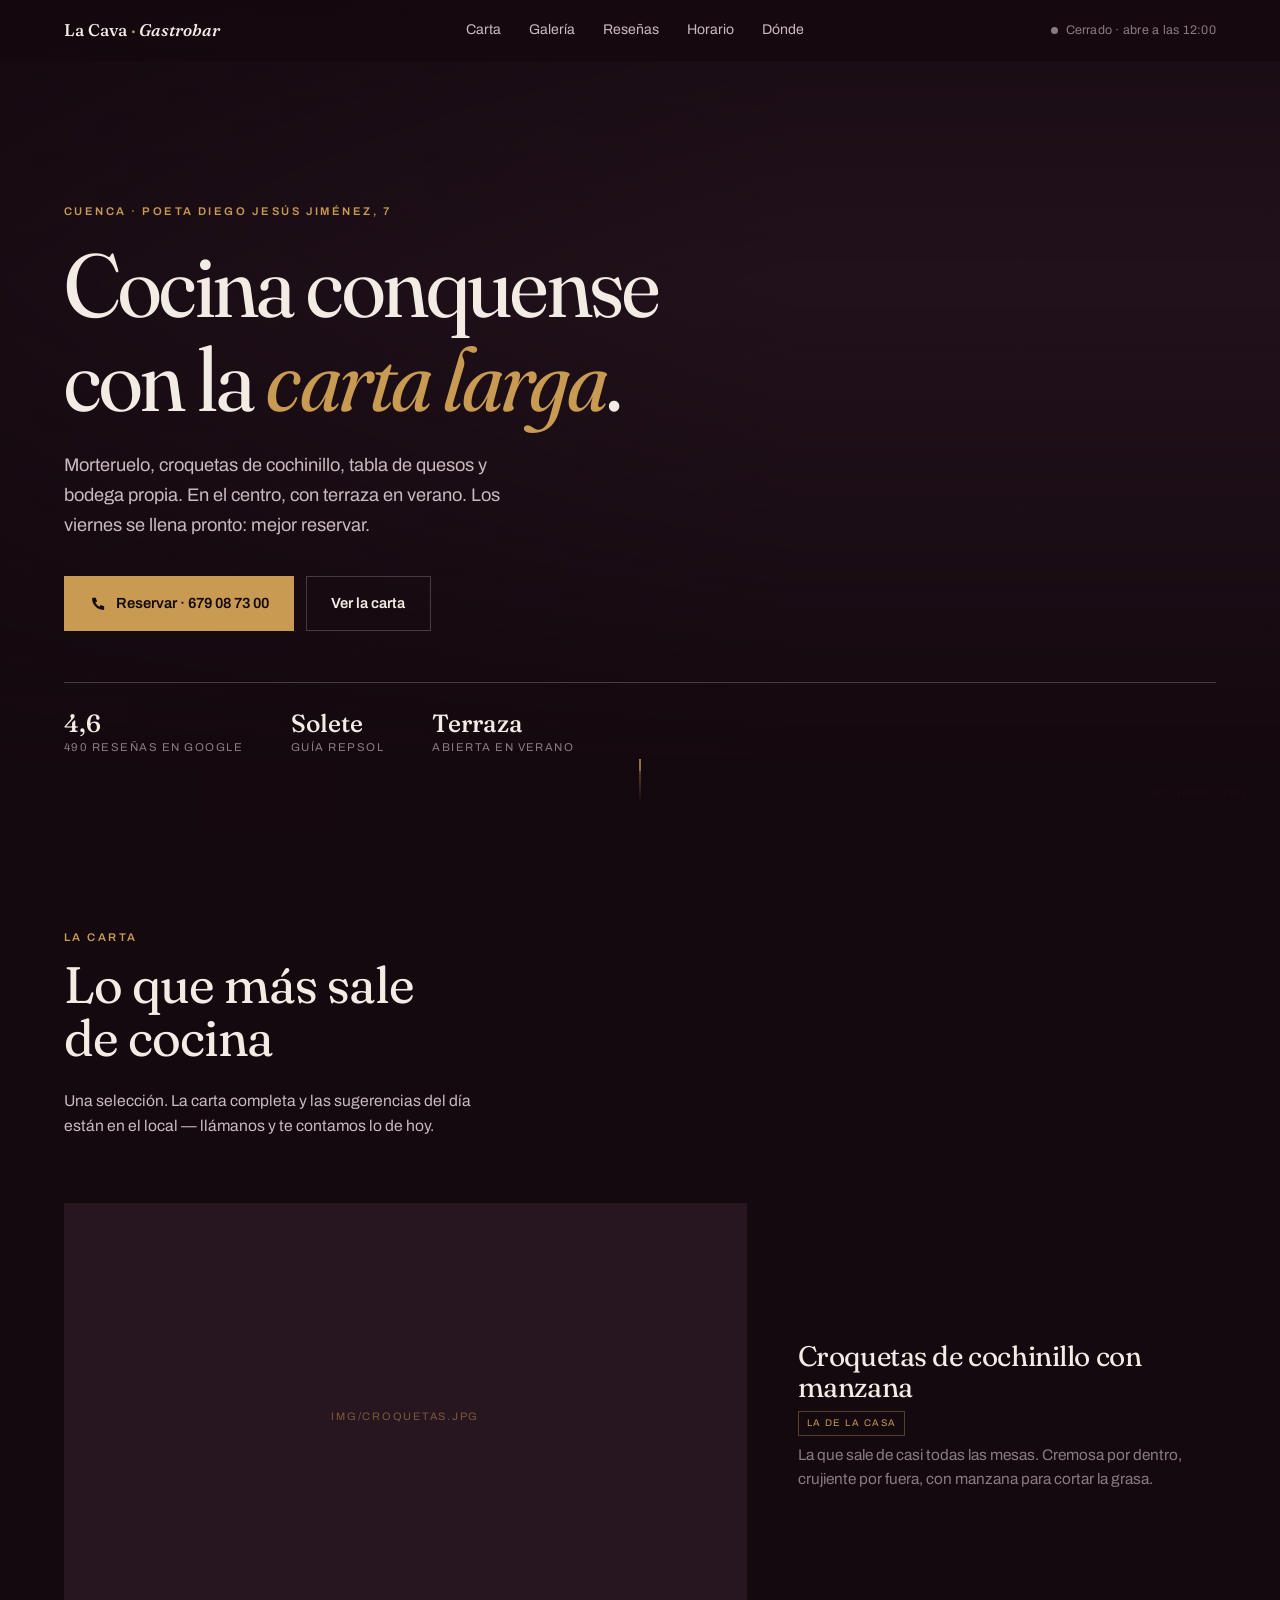
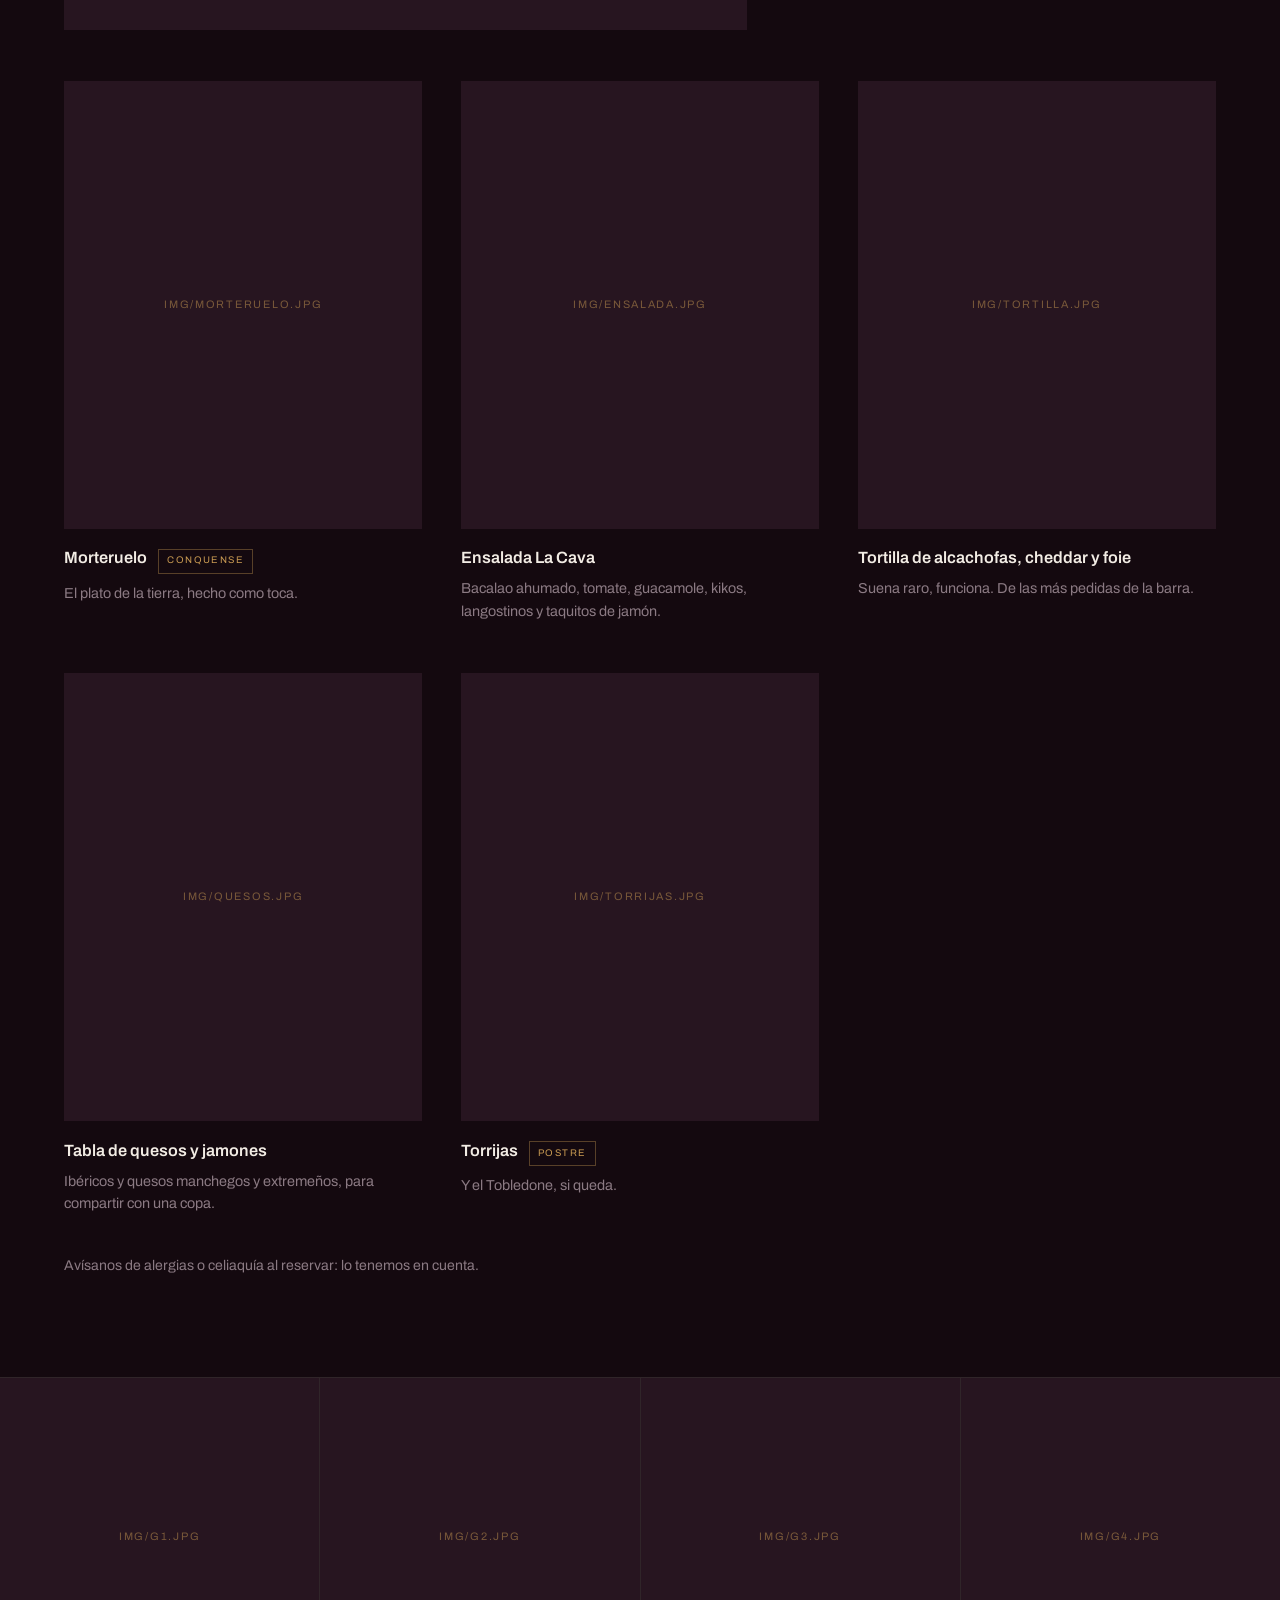
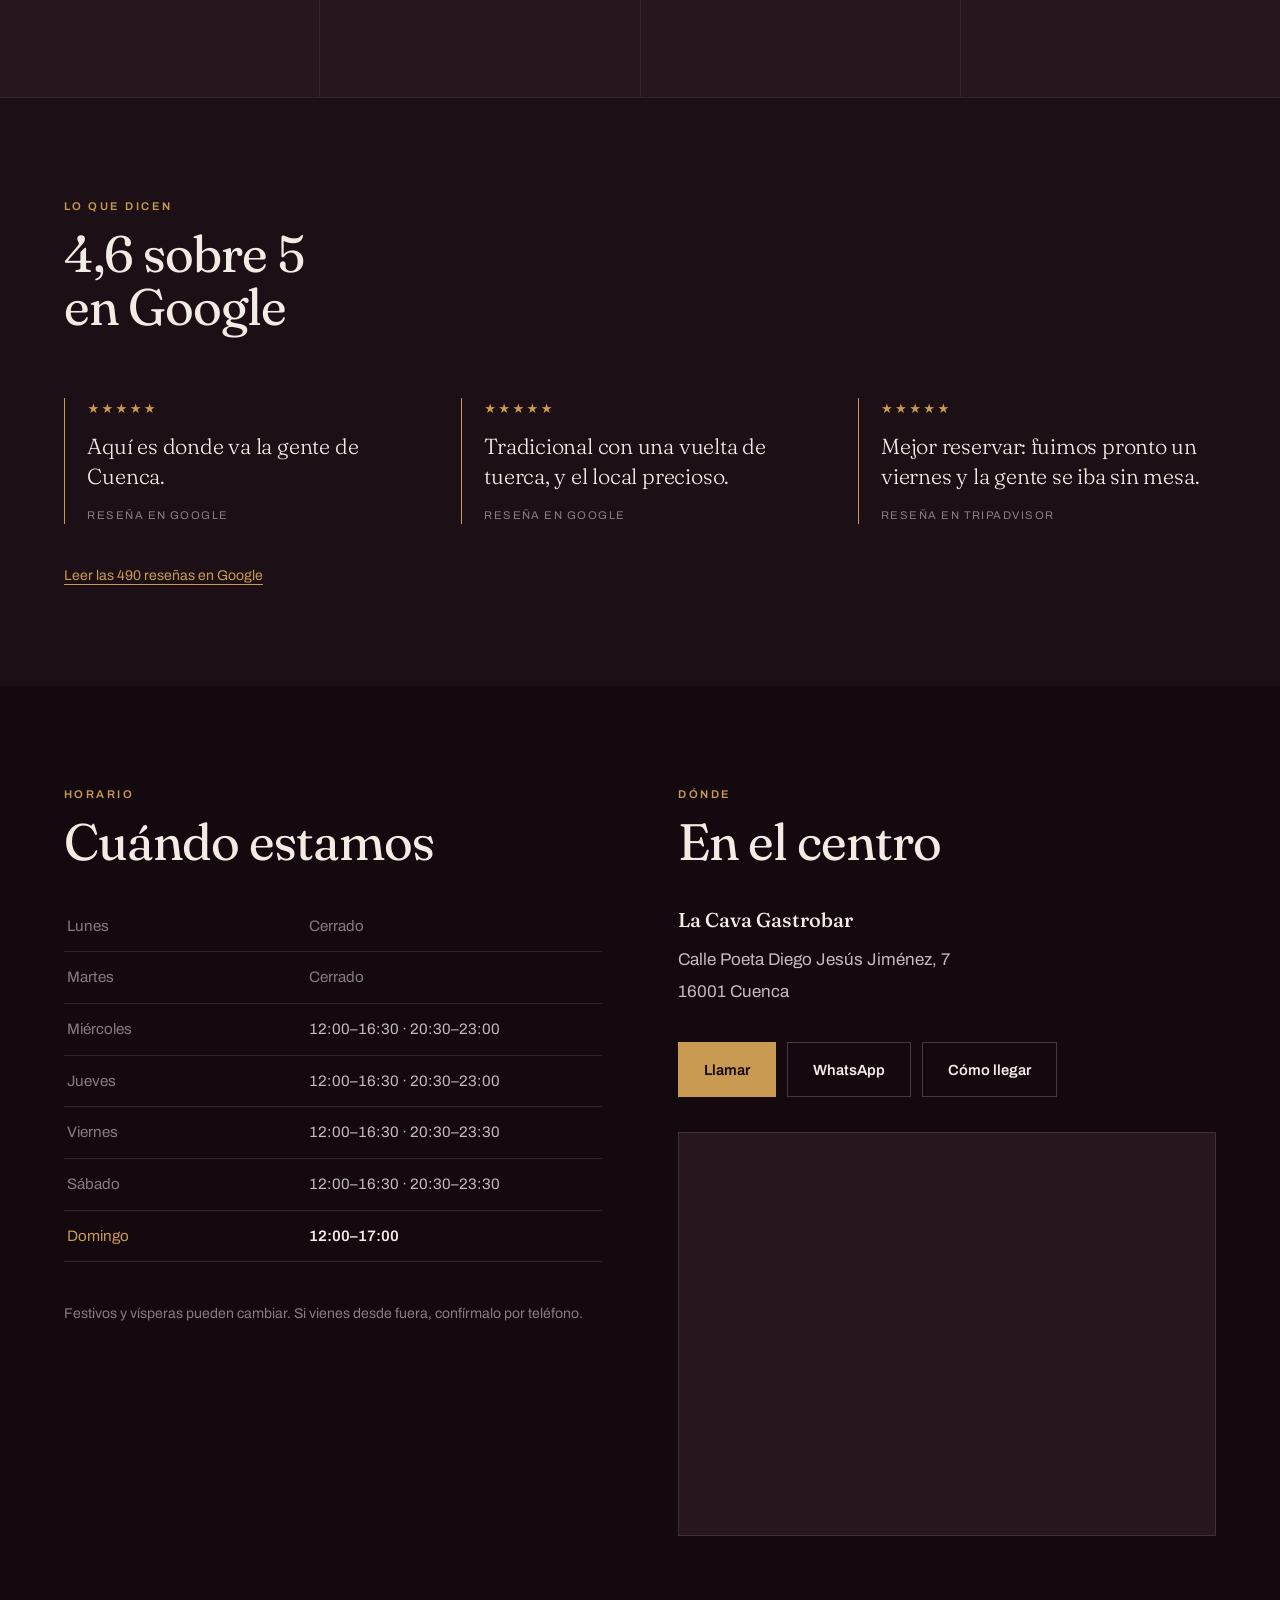
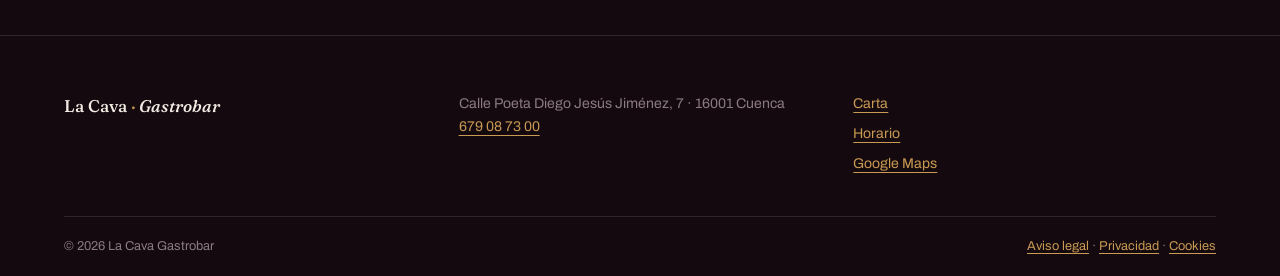
==== commit 7baf3c47: "Rediseñar la página en clave minimalista Rehace el sitio sobre la maqueta aportada: paleta oscura de" ====
--- a/index.html
+++ b/index.html
@@ -3,34 +3,36 @@
 <head>
 <meta charset="utf-8">
 <meta name="viewport" content="width=device-width, initial-scale=1">
-<title>La Cava Gastrobar — Restaurante en Cuenca</title>
-<meta name="description" content="La Cava Gastrobar, en el centro de Cuenca. Cocina de producto con toque de vanguardia: croquetas de carabineros, chipirones, alcachofas y bacalao en tempura. 4,6★ en Google. Reservas: 679 08 73 00.">
-<meta name="theme-color" content="#12100e">
+<title>La Cava Gastrobar · Cuenca — Reservas 679 08 73 00</title>
+<meta name="description" content="Gastrobar en el centro de Cuenca. Cocina conquense con una vuelta de tuerca: morteruelo, croquetas de cochinillo con manzana, tabla de quesos y bodega propia. Solete Guía Repsol. Reservas en el 679 08 73 00.">
+<meta name="theme-color" content="#14090F">
 <link rel="canonical" href="https://lacavagastrobar.es/">
-<link rel="icon" href="data:image/svg+xml,%3Csvg xmlns='http://www.w3.org/2000/svg' viewBox='0 0 32 32'%3E%3Crect width='32' height='32' rx='7' fill='%23b8763e'/%3E%3Ctext x='16' y='23' font-family='Georgia,serif' font-size='19' font-weight='bold' fill='%23fdf9f3' text-anchor='middle'%3ELC%3C/text%3E%3C/svg%3E">
+<link rel="icon" href="data:image/svg+xml,%3Csvg xmlns='http://www.w3.org/2000/svg' viewBox='0 0 32 32'%3E%3Crect width='32' height='32' fill='%2314090F'/%3E%3Ctext x='16' y='22' font-family='Georgia,serif' font-size='16' fill='%23C89A52' text-anchor='middle'%3ELC%3C/text%3E%3C/svg%3E">
 
 <meta property="og:type" content="restaurant">
-<meta property="og:title" content="La Cava Gastrobar — Restaurante en Cuenca">
-<meta property="og:description" content="Cocina de producto en el centro de Cuenca. 4,6★ sobre 490 reseñas en Google.">
+<meta property="og:title" content="La Cava Gastrobar · Cuenca">
+<meta property="og:description" content="Cocina conquense con la carta larga, en el centro de Cuenca. 4,6★ en Google · Solete Guía Repsol.">
 <meta property="og:locale" content="es_ES">
-
+<meta property="og:image" content="img/hero.jpg">
+
+<link rel="preconnect" href="https://fonts.googleapis.com">
+<link rel="preconnect" href="https://fonts.gstatic.com" crossorigin>
+<link href="https://fonts.googleapis.com/css2?family=Fraunces:ital,opsz,wght,SOFT,WONK@0,9..144,300..700,0..100,0..1;1,9..144,300..700,0..100,0..1&family=Archivo:wght@400;500;600&display=swap" rel="stylesheet">
 <link rel="stylesheet" href="styles.css">
 
-<!-- Datos estructurados para el resultado enriquecido de Google.
-     Nota: no se incluye aggregateRating a propósito — Google no admite
-     valoraciones autopublicadas sobre el propio negocio. -->
 <script type="application/ld+json">
 {
   "@context": "https://schema.org",
   "@type": "Restaurant",
   "name": "La Cava Gastrobar",
-  "servesCuisine": ["Española", "Mediterránea", "Tapas"],
+  "image": "img/hero.jpg",
+  "servesCuisine": ["Conquense", "Española", "Tapas"],
   "priceRange": "20-30 €",
   "currenciesAccepted": "EUR",
   "telephone": "+34679087300",
   "address": {
     "@type": "PostalAddress",
-    "streetAddress": "Calle del Poeta Diego Jesús Jiménez, 7",
+    "streetAddress": "Calle Poeta Diego Jesús Jiménez, 7",
     "postalCode": "16001",
     "addressLocality": "Cuenca",
     "addressRegion": "Castilla-La Mancha",
@@ -38,508 +40,306 @@
   },
   "hasMap": "https://maps.app.goo.gl/7ZHHJWBRTMxmRFbWA",
   "acceptsReservations": "True",
-  "hasDeliveryMethod": "https://schema.org/OnSitePickup",
   "openingHoursSpecification": [
-    { "@type": "OpeningHoursSpecification", "dayOfWeek": ["Monday","Tuesday","Wednesday","Thursday","Friday","Saturday","Sunday"], "opens": "13:00", "closes": "16:30" },
-    { "@type": "OpeningHoursSpecification", "dayOfWeek": ["Monday","Tuesday","Wednesday","Thursday","Friday","Saturday","Sunday"], "opens": "20:30", "closes": "00:00" }
+    { "@type": "OpeningHoursSpecification", "dayOfWeek": ["Wednesday","Thursday"], "opens": "12:00", "closes": "16:30" },
+    { "@type": "OpeningHoursSpecification", "dayOfWeek": ["Wednesday","Thursday"], "opens": "20:30", "closes": "23:00" },
+    { "@type": "OpeningHoursSpecification", "dayOfWeek": ["Friday","Saturday"], "opens": "12:00", "closes": "16:30" },
+    { "@type": "OpeningHoursSpecification", "dayOfWeek": ["Friday","Saturday"], "opens": "20:30", "closes": "23:30" },
+    { "@type": "OpeningHoursSpecification", "dayOfWeek": ["Sunday"], "opens": "12:00", "closes": "17:00" }
   ]
 }
 </script>
 </head>
 <body>
 
-<a class="skip-link" href="#contenido">Saltar al contenido</a>
-
-<header class="barra" id="barra">
-  <div class="contenedor barra__interior">
-    <a class="marca" href="#inicio">
-      <span class="marca__icono" aria-hidden="true">LC</span>
-      <span class="marca__texto">La Cava Gastrobar</span>
-    </a>
-
-    <nav class="nav" id="nav" aria-label="Navegación principal">
-      <ul class="nav__lista">
-        <li><a href="#historia">El sitio</a></li>
-        <li><a href="#carta">Carta</a></li>
-        <li><a href="#galeria">Galería</a></li>
-        <li><a href="#opiniones">Opiniones</a></li>
-        <li><a href="#visitanos">Visítanos</a></li>
-      </ul>
-      <a class="boton boton--principal nav__cta" href="tel:+34679087300">679 08 73 00</a>
+<a class="skip" href="#main">Saltar al contenido</a>
+
+<header class="topbar" id="topbar">
+  <div class="wrap topbar__in">
+    <a class="mark" href="#top">La&nbsp;Cava <span aria-hidden="true">·</span> <em>Gastrobar</em></a>
+
+    <nav class="nav" id="nav" aria-label="Principal">
+      <a href="#carta">Carta</a>
+      <a href="#galeria">Galería</a>
+      <a href="#resenas">Reseñas</a>
+      <a href="#horario">Horario</a>
+      <a href="#donde">Dónde</a>
+      <a class="nav__tel" href="tel:+34679087300">679 08 73 00</a>
     </nav>
 
-    <button class="hamburguesa" id="hamburguesa" aria-label="Abrir menú" aria-expanded="false" aria-controls="nav">
-      <span></span><span></span><span></span>
-    </button>
+    <div class="topbar__right">
+      <p class="status" id="status" aria-live="polite">
+        <span class="status__dot" aria-hidden="true"></span>
+        <span id="statusText">Consultando horario…</span>
+      </p>
+      <button class="burger" id="burger" aria-label="Abrir menú" aria-expanded="false" aria-controls="nav">
+        <span></span><span></span>
+      </button>
+    </div>
   </div>
 </header>
 
-<main id="contenido">
-
-  <!-- ═══════════════ PORTADA ═══════════════ -->
-  <section class="portada" id="inicio">
-    <div class="portada__fondo" aria-hidden="true"></div>
-    <div class="contenedor portada__interior">
-      <p class="antetitulo" data-revelar>Gastrobar · Centro de Cuenca</p>
-      <h1 class="portada__titulo" data-revelar>La Cava Gastrobar</h1>
-      <p class="portada__lema" data-revelar>
-        Cocina de producto con un punto de vanguardia, en un local pequeño y
-        con estilo a dos pasos del centro. Croquetas de carabineros, chipirones,
-        alcachofas y bacalao en tempura.
+<main id="main">
+
+  <!-- ══════════ HERO ══════════ -->
+  <section class="hero" id="top">
+    <figure class="ph hero__bg" data-label="img/hero.jpg">
+      <img src="img/hero.jpg" alt="Interior de La Cava Gastrobar" fetchpriority="high" decoding="async">
+    </figure>
+
+    <div class="wrap hero__in">
+      <p class="eyebrow" data-reveal>Cuenca · Poeta Diego Jesús Jiménez, 7</p>
+      <h1 data-reveal>Cocina conquense<br>con la <em>carta larga</em>.</h1>
+      <p class="lede" data-reveal>
+        Morteruelo, croquetas de cochinillo, tabla de quesos y bodega propia.
+        En el centro, con terraza en verano. Los viernes se llena pronto:
+        mejor reservar.
       </p>
 
-      <p class="estado" id="estado" data-revelar hidden>
-        <span class="estado__punto"></span>
-        <span class="estado__texto"></span>
-      </p>
-
-      <div class="portada__acciones" data-revelar>
-        <a class="boton boton--principal boton--grande" href="tel:+34679087300">Llamar y reservar</a>
-        <a class="boton boton--fantasma boton--grande" href="#carta">Ver la carta</a>
+      <div class="cta-row" data-reveal>
+        <a class="btn btn--solid" href="tel:+34679087300">
+          <svg class="ico" viewBox="0 0 24 24" aria-hidden="true"><path d="M4 4h4l2 5-2.5 1.5a12 12 0 006 6L15 14l5 2v4a1 1 0 01-1 1A16 16 0 013 5a1 1 0 011-1z"/></svg>
+          Reservar · 679 08 73 00
+        </a>
+        <a class="btn btn--line" href="#carta">Ver la carta</a>
       </div>
 
-      <dl class="datos-rapidos" data-revelar>
-        <div>
-          <dt>Valoración</dt>
-          <dd>4,6 ★ <span class="tenue">· 490 reseñas</span></dd>
-        </div>
-        <div>
-          <dt>Teléfono</dt>
-          <dd><a href="tel:+34679087300">679 08 73 00</a></dd>
-        </div>
-        <div>
-          <dt>Dirección</dt>
-          <dd>Poeta Diego Jesús Jiménez, 7 · Cuenca</dd>
-        </div>
-        <div>
-          <dt>Precio medio</dt>
-          <dd>20 – 30 € por persona</dd>
-        </div>
+      <dl class="creds" data-reveal>
+        <div class="cred"><dt>4,6</dt><dd>490 reseñas en Google</dd></div>
+        <div class="cred"><dt>Solete</dt><dd>Guía Repsol</dd></div>
+        <div class="cred"><dt>Terraza</dt><dd>Abierta en verano</dd></div>
       </dl>
     </div>
-    <a class="portada__flecha" href="#historia" aria-label="Bajar a la siguiente sección">
-      <svg viewBox="0 0 24 24" aria-hidden="true"><path d="M6 9l6 6 6-6"/></svg>
-    </a>
-  </section>
-
-  <!-- ═══════════════ EL SITIO ═══════════════ -->
-  <section class="seccion" id="historia">
-    <div class="contenedor rejilla-2">
-      <div class="marco-foto marco-foto--alto" data-revelar>
-        <div class="ph ph--1" role="img" aria-label="Interior de La Cava Gastrobar"></div>
-        <span class="marco-foto__pie">Sustituir por foto del local</span>
-      </div>
-
-      <div data-revelar>
-        <p class="antetitulo">El sitio</p>
-        <h2>Platos de siempre, cocinados como ahora</h2>
-        <p>
-          La Cava es un gastrobar de barra y mesas en la calle Poeta Diego Jesús
-          Jiménez, en pleno centro de Cuenca. Un local pequeño, cuidado, donde se
-          viene igual a picar unas croquetas de pie que a sentarse a cenar.
-        </p>
-        <p>
-          La carta arranca de la cocina de toda la vida —alcachofas, chipirones,
-          bacalao, codillo— y la lleva un paso más allá en la técnica y en el
-          emplatado, sin encarecerla ni complicarla. Producto bueno, raciones
-          generosas y un servicio que la gente destaca en casi todas las reseñas.
-        </p>
-
-        <ul class="lista-valores">
-          <li>
-            <span class="lista-valores__icono" aria-hidden="true">🦐</span>
-            <div><strong>Producto del mar</strong><br>Carabineros, chipirones, vieiras y bacalao, tratados con respeto.</div>
-          </li>
-          <li>
-            <span class="lista-valores__icono" aria-hidden="true">🍽️</span>
-            <div><strong>Raciones para compartir</strong><br>Todo pensado para el centro de la mesa. 20–30 € por persona.</div>
-          </li>
-          <li>
-            <span class="lista-valores__icono" aria-hidden="true">⭐</span>
-            <div><strong>4,6 sobre 490 reseñas</strong><br>Una de las mejores valoradas de Cuenca en Google.</div>
-          </li>
-        </ul>
-      </div>
-    </div>
-  </section>
-
-  <!-- ═══════════════ CARTA ═══════════════ -->
-  <section class="seccion seccion--alterna" id="carta">
-    <div class="contenedor">
-      <header class="cabecera-seccion" data-revelar>
-        <p class="antetitulo">La carta</p>
-        <h2>Lo que más se pide</h2>
-        <p class="cabecera-seccion__texto">
-          Una selección de la carta. La completa, con los precios del día y las
-          sugerencias fuera de carta, está en el local: llámanos si quieres que te
-          contemos lo de hoy. Avísanos de cualquier alergia o intolerancia.
+
+    <a class="hero__scroll" href="#carta" aria-label="Bajar a la carta"><span></span></a>
+  </section>
+
+  <!-- ══════════ CARTA ══════════ -->
+  <section class="sec" id="carta">
+    <div class="wrap">
+      <header class="sec__head" data-reveal>
+        <p class="eyebrow">La carta</p>
+        <h2>Lo que más sale<br>de cocina</h2>
+        <p class="sec__note">
+          Una selección. La carta completa y las sugerencias del día están en el
+          local — llámanos y te contamos lo de hoy.
         </p>
       </header>
 
-      <div class="pestanas" data-revelar>
-        <div class="pestanas__botones" role="tablist" aria-label="Categorías de la carta">
-          <button class="pestana activa" role="tab" aria-selected="true"  aria-controls="panel-picar" id="tab-picar">Para picar</button>
-          <button class="pestana"        role="tab" aria-selected="false" aria-controls="panel-mar" id="tab-mar" tabindex="-1">Del mar</button>
-          <button class="pestana"        role="tab" aria-selected="false" aria-controls="panel-carne" id="tab-carne" tabindex="-1">Carnes y guisos</button>
-          <button class="pestana"        role="tab" aria-selected="false" aria-controls="panel-postres" id="tab-postres" tabindex="-1">Postres</button>
+      <ul class="dishes">
+        <li class="dish dish--lead" data-reveal>
+          <figure class="ph dish__ph" data-label="img/croquetas.jpg">
+            <img src="img/croquetas.jpg" alt="Croquetas de cochinillo con manzana" loading="lazy" decoding="async">
+          </figure>
+          <div class="dish__body">
+            <div class="dish__top">
+              <h3>Croquetas de cochinillo con manzana</h3>
+              <span class="tag">La de la casa</span>
+            </div>
+            <p>La que sale de casi todas las mesas. Cremosa por dentro, crujiente
+               por fuera, con manzana para cortar la grasa.</p>
+          </div>
+        </li>
+
+        <li class="dish" data-reveal>
+          <figure class="ph dish__ph" data-label="img/morteruelo.jpg">
+            <img src="img/morteruelo.jpg" alt="Morteruelo conquense" loading="lazy" decoding="async">
+          </figure>
+          <div class="dish__body">
+            <div class="dish__top">
+              <h3>Morteruelo</h3>
+              <span class="tag">Conquense</span>
+            </div>
+            <p>El plato de la tierra, hecho como toca.</p>
+          </div>
+        </li>
+
+        <li class="dish" data-reveal>
+          <figure class="ph dish__ph" data-label="img/ensalada.jpg">
+            <img src="img/ensalada.jpg" alt="Ensalada La Cava" loading="lazy" decoding="async">
+          </figure>
+          <div class="dish__body">
+            <div class="dish__top"><h3>Ensalada La Cava</h3></div>
+            <p>Bacalao ahumado, tomate, guacamole, kikos, langostinos y taquitos
+               de jamón.</p>
+          </div>
+        </li>
+
+        <li class="dish" data-reveal>
+          <figure class="ph dish__ph" data-label="img/tortilla.jpg">
+            <img src="img/tortilla.jpg" alt="Tortilla de alcachofas, cheddar y foie" loading="lazy" decoding="async">
+          </figure>
+          <div class="dish__body">
+            <div class="dish__top"><h3>Tortilla de alcachofas, cheddar y foie</h3></div>
+            <p>Suena raro, funciona. De las más pedidas de la barra.</p>
+          </div>
+        </li>
+
+        <li class="dish" data-reveal>
+          <figure class="ph dish__ph" data-label="img/quesos.jpg">
+            <img src="img/quesos.jpg" alt="Tabla de quesos y jamones" loading="lazy" decoding="async">
+          </figure>
+          <div class="dish__body">
+            <div class="dish__top"><h3>Tabla de quesos y jamones</h3></div>
+            <p>Ibéricos y quesos manchegos y extremeños, para compartir con una copa.</p>
+          </div>
+        </li>
+
+        <li class="dish" data-reveal>
+          <figure class="ph dish__ph" data-label="img/torrijas.jpg">
+            <img src="img/torrijas.jpg" alt="Torrijas" loading="lazy" decoding="async">
+          </figure>
+          <div class="dish__body">
+            <div class="dish__top">
+              <h3>Torrijas</h3>
+              <span class="tag">Postre</span>
+            </div>
+            <p>Y el Tobledone, si queda.</p>
+          </div>
+        </li>
+      </ul>
+
+      <p class="sec__foot" data-reveal>
+        Avísanos de alergias o celiaquía al reservar: lo tenemos en cuenta.
+      </p>
+    </div>
+  </section>
+
+  <!-- ══════════ GALERÍA ══════════ -->
+  <section class="strip-sec" id="galeria" aria-label="Galería">
+    <ul class="strip">
+      <li><button class="strip__item" data-caption="La sala">
+        <figure class="ph" data-label="img/g1.jpg"><img src="img/g1.jpg" alt="La sala de La Cava Gastrobar" loading="lazy" decoding="async"></figure>
+      </button></li>
+      <li><button class="strip__item" data-caption="La barra">
+        <figure class="ph" data-label="img/g2.jpg"><img src="img/g2.jpg" alt="La barra" loading="lazy" decoding="async"></figure>
+      </button></li>
+      <li><button class="strip__item" data-caption="La bodega">
+        <figure class="ph" data-label="img/g3.jpg"><img src="img/g3.jpg" alt="La bodega" loading="lazy" decoding="async"></figure>
+      </button></li>
+      <li><button class="strip__item" data-caption="La terraza">
+        <figure class="ph" data-label="img/g4.jpg"><img src="img/g4.jpg" alt="La terraza" loading="lazy" decoding="async"></figure>
+      </button></li>
+    </ul>
+  </section>
+
+  <!-- ══════════ RESEÑAS ══════════ -->
+  <section class="sec sec--deep" id="resenas">
+    <div class="wrap">
+      <header class="sec__head" data-reveal>
+        <p class="eyebrow">Lo que dicen</p>
+        <h2>4,6 sobre 5<br>en Google</h2>
+      </header>
+
+      <ul class="quotes">
+        <li data-reveal>
+          <figure>
+            <p class="stars" aria-label="5 sobre 5"><span aria-hidden="true">★★★★★</span></p>
+            <blockquote>Aquí es donde va la gente de Cuenca.</blockquote>
+            <figcaption>Reseña en Google</figcaption>
+          </figure>
+        </li>
+        <li data-reveal>
+          <figure>
+            <p class="stars" aria-label="5 sobre 5"><span aria-hidden="true">★★★★★</span></p>
+            <blockquote>Tradicional con una vuelta de tuerca, y el local precioso.</blockquote>
+            <figcaption>Reseña en Google</figcaption>
+          </figure>
+        </li>
+        <li data-reveal>
+          <figure>
+            <p class="stars" aria-label="5 sobre 5"><span aria-hidden="true">★★★★★</span></p>
+            <blockquote>Mejor reservar: fuimos pronto un viernes y la gente se iba sin mesa.</blockquote>
+            <figcaption>Reseña en Tripadvisor</figcaption>
+          </figure>
+        </li>
+      </ul>
+
+      <p class="sec__foot" data-reveal>
+        <a href="https://maps.app.goo.gl/7ZHHJWBRTMxmRFbWA" target="_blank" rel="noopener">Leer las 490 reseñas en Google</a>
+      </p>
+    </div>
+  </section>
+
+  <!-- ══════════ HORARIO + DÓNDE ══════════ -->
+  <section class="sec" id="horario">
+    <div class="wrap two">
+      <div data-reveal>
+        <p class="eyebrow">Horario</p>
+        <h2>Cuándo estamos</h2>
+
+        <table class="hours" id="hoursTable">
+          <caption class="sr">Horario de apertura por día</caption>
+          <tbody>
+            <tr data-day="1" class="shut"><th scope="row">Lunes</th><td>Cerrado</td></tr>
+            <tr data-day="2" class="shut"><th scope="row">Martes</th><td>Cerrado</td></tr>
+            <tr data-day="3"><th scope="row">Miércoles</th><td>12:00–16:30 · 20:30–23:00</td></tr>
+            <tr data-day="4"><th scope="row">Jueves</th><td>12:00–16:30 · 20:30–23:00</td></tr>
+            <tr data-day="5"><th scope="row">Viernes</th><td>12:00–16:30 · 20:30–23:30</td></tr>
+            <tr data-day="6"><th scope="row">Sábado</th><td>12:00–16:30 · 20:30–23:30</td></tr>
+            <tr data-day="0"><th scope="row">Domingo</th><td>12:00–17:00</td></tr>
+          </tbody>
+        </table>
+
+        <p class="sec__foot">
+          Festivos y vísperas pueden cambiar. Si vienes desde fuera, confírmalo
+          por teléfono.
+        </p>
+      </div>
+
+      <div id="donde" data-reveal>
+        <p class="eyebrow">Dónde</p>
+        <h2>En el centro</h2>
+
+        <address>
+          <strong>La Cava Gastrobar</strong>
+          Calle Poeta Diego Jesús Jiménez, 7<br>
+          16001 Cuenca
+        </address>
+
+        <div class="cta-row">
+          <a class="btn btn--solid" href="tel:+34679087300">Llamar</a>
+          <a class="btn btn--line" href="https://wa.me/34679087300" target="_blank" rel="noopener">WhatsApp</a>
+          <a class="btn btn--line" href="https://maps.app.goo.gl/7ZHHJWBRTMxmRFbWA" target="_blank" rel="noopener">Cómo llegar</a>
         </div>
 
-        <div class="pestanas__panel" role="tabpanel" id="panel-picar" aria-labelledby="tab-picar">
-          <ul class="platos">
-            <li class="plato">
-              <div class="plato__cabecera">
-                <h3 class="plato__nombre">Croquetas de carabineros <span class="etiqueta">Lo más pedido</span></h3>
-                <span class="plato__precio">6 uds.</span>
-              </div>
-              <p class="plato__desc">El plato de la casa. Si es tu primera vez, empieza por aquí.</p>
-            </li>
-            <li class="plato">
-              <div class="plato__cabecera">
-                <h3 class="plato__nombre">Alcachofas</h3>
-              </div>
-              <p class="plato__desc">De las raciones más mencionadas en las reseñas.</p>
-            </li>
-            <li class="plato">
-              <div class="plato__cabecera">
-                <h3 class="plato__nombre">Ensalada de la Cava</h3>
-              </div>
-              <p class="plato__desc">La ensalada de la casa, para abrir mesa.</p>
-            </li>
-            <li class="plato">
-              <div class="plato__cabecera">
-                <h3 class="plato__nombre">Botarga</h3>
-              </div>
-              <p class="plato__desc">Hueva curada, en lascas, para picar.</p>
-            </li>
-            <li class="plato">
-              <div class="plato__cabecera">
-                <h3 class="plato__nombre">Cuscús</h3>
-              </div>
-              <p class="plato__desc">Uno de los platos que aparecen en las fotos de la carta.</p>
-            </li>
-          </ul>
-        </div>
-
-        <div class="pestanas__panel" role="tabpanel" id="panel-mar" aria-labelledby="tab-mar" hidden>
-          <ul class="platos">
-            <li class="plato">
-              <div class="plato__cabecera">
-                <h3 class="plato__nombre">Bacalao en tempura <span class="etiqueta">Recomendado</span></h3>
-              </div>
-              <p class="plato__desc">«No dejéis de pedir el bacalao en tempura, muy rico», de las reseñas.</p>
-            </li>
-            <li class="plato">
-              <div class="plato__cabecera">
-                <h3 class="plato__nombre">Chipirones</h3>
-              </div>
-              <p class="plato__desc">Otro de los fijos de la casa.</p>
-            </li>
-            <li class="plato">
-              <div class="plato__cabecera">
-                <h3 class="plato__nombre">Vieiras</h3>
-              </div>
-              <p class="plato__desc">Producto del mar, a la plancha.</p>
-            </li>
-            <li class="plato">
-              <div class="plato__cabecera">
-                <h3 class="plato__nombre">Fritura de bacalao y platillos</h3>
-              </div>
-              <p class="plato__desc">Para compartir en el centro de la mesa.</p>
-            </li>
-          </ul>
-        </div>
-
-        <div class="pestanas__panel" role="tabpanel" id="panel-carne" aria-labelledby="tab-carne" hidden>
-          <ul class="platos">
-            <li class="plato">
-              <div class="plato__cabecera">
-                <h3 class="plato__nombre">Codillo <span class="etiqueta">Popular</span></h3>
-              </div>
-              <p class="plato__desc">Uno de los destacados de la carta en Google.</p>
-            </li>
-            <li class="plato">
-              <div class="plato__cabecera">
-                <h3 class="plato__nombre">Osobuco</h3>
-              </div>
-              <p class="plato__desc">Guiso largo, de los de cuchara y pan.</p>
-            </li>
-            <li class="plato">
-              <div class="plato__cabecera">
-                <h3 class="plato__nombre">Rabo de toro</h3>
-              </div>
-              <p class="plato__desc">Clásico de casa, deshuesado.</p>
-            </li>
-          </ul>
-        </div>
-
-        <div class="pestanas__panel" role="tabpanel" id="panel-postres" aria-labelledby="tab-postres" hidden>
-          <ul class="platos">
-            <li class="plato">
-              <div class="plato__cabecera">
-                <h3 class="plato__nombre">Brownie</h3>
-              </div>
-              <p class="plato__desc">El postre que más sale en las fotos del local.</p>
-            </li>
-            <li class="plato">
-              <div class="plato__cabecera">
-                <h3 class="plato__nombre">Postres de la casa</h3>
-              </div>
-              <p class="plato__desc">Pregunta por los del día; cambian según la temporada.</p>
-            </li>
-          </ul>
+        <div class="map">
+          <iframe
+            title="Mapa con la ubicación de La Cava Gastrobar"
+            src="https://maps.google.com/maps?q=La%20Cava%20Gastrobar%2C%20Calle%20Poeta%20Diego%20Jes%C3%BAs%20Jim%C3%A9nez%207%2C%2016001%20Cuenca&hl=es&z=17&output=embed"
+            loading="lazy" referrerpolicy="no-referrer-when-downgrade" allowfullscreen></iframe>
         </div>
       </div>
-
-      <p class="nota-carta" data-revelar>
-        <strong>Los precios por plato no están publicados.</strong> El ticket medio ronda
-        los 20–30 € por persona. Para el precio exacto de cada ración,
-        <a href="tel:+34679087300">llámanos al 679 08 73 00</a>.
-        También servimos <strong>comida para llevar y a domicilio</strong>.
-      </p>
-    </div>
-  </section>
-
-  <!-- ═══════════════ GALERÍA ═══════════════ -->
-  <section class="seccion" id="galeria">
-    <div class="contenedor">
-      <header class="cabecera-seccion" data-revelar>
-        <p class="antetitulo">Galería</p>
-        <h2>El local y la mesa</h2>
-        <p class="cabecera-seccion__texto">
-          Fotos pendientes de sustituir por las reales del local.
-        </p>
-      </header>
-
-      <!-- TODO: sustituir cada .ph por <img src="fotos/xxx.jpg" alt="..." loading="lazy"> -->
-      <div class="galeria" data-revelar>
-        <button class="galeria__item" data-titulo="La sala">
-          <div class="ph ph--1" role="img" aria-label="La sala"></div>
-        </button>
-        <button class="galeria__item" data-titulo="La barra">
-          <div class="ph ph--2" role="img" aria-label="La barra"></div>
-        </button>
-        <button class="galeria__item" data-titulo="Croquetas de carabineros">
-          <div class="ph ph--3" role="img" aria-label="Croquetas de carabineros"></div>
-        </button>
-        <button class="galeria__item" data-titulo="Bacalao en tempura">
-          <div class="ph ph--4" role="img" aria-label="Bacalao en tempura"></div>
-        </button>
-        <button class="galeria__item" data-titulo="Osobuco">
-          <div class="ph ph--5" role="img" aria-label="Osobuco"></div>
-        </button>
-        <button class="galeria__item" data-titulo="Brownie">
-          <div class="ph ph--6" role="img" aria-label="Brownie"></div>
-        </button>
-      </div>
-    </div>
-  </section>
-
-  <!-- ═══════════════ OPINIONES ═══════════════ -->
-  <section class="seccion seccion--alterna" id="opiniones">
-    <div class="contenedor">
-      <header class="cabecera-seccion" data-revelar>
-        <p class="antetitulo">Opiniones</p>
-        <h2>4,6 sobre 490 reseñas en Google</h2>
-        <p class="cabecera-seccion__texto">
-          <strong class="nota-media">4,6</strong>
-          <span class="estrellas" aria-hidden="true">★★★★★</span>
-          <span class="visualmente-oculto">4,6 sobre 5</span>
-          · 490 reseñas ·
-          <a href="https://maps.app.goo.gl/7ZHHJWBRTMxmRFbWA" target="_blank" rel="noopener">leerlas todas en Google</a>
-        </p>
-      </header>
-
-      <div class="opiniones" data-revelar>
-        <figure class="opinion">
-          <blockquote>Ha sido todo un acierto. La comida muy rica y de calidad. El sitio es acogedor y el personal atento y amable. Totalmente recomendable tanto para comer como para cenar.</blockquote>
-          <figcaption>Elena O. <span>· Google</span></figcaption>
-        </figure>
-        <figure class="opinion">
-          <blockquote>Restaurante de comida de alta calidad, con platos típicos pero de vanguardia. La decoración del local es súper bonita y con estilo, pero sobre todo es lo rico que está todo.</blockquote>
-          <figcaption>Loli C. <span>· Local Guide en Google</span></figcaption>
-        </figure>
-        <figure class="opinion">
-          <blockquote>Buenas raciones, no dejéis de pedir el bacalao en tempura, muy rico. Buen trato, camareros muy agradables y servicio rápido.</blockquote>
-          <figcaption>Reseñas de Google <span>· destacadas</span></figcaption>
-        </figure>
-      </div>
-    </div>
-  </section>
-
-  <!-- ═══════════════ VISÍTANOS ═══════════════ -->
-  <section class="seccion" id="visitanos">
-    <div class="contenedor rejilla-2 rejilla-2--ancha">
-      <div data-revelar>
-        <p class="antetitulo">Visítanos</p>
-        <h2>Dónde estamos y cuándo abrimos</h2>
-
-        <table class="horarios">
-          <caption class="visualmente-oculto">Horario de apertura por día de la semana</caption>
-          <tbody>
-            <tr data-dia="1"><th scope="row">Lunes</th><td>13:00 – 16:30 · 20:30 – 00:00</td></tr>
-            <tr data-dia="2"><th scope="row">Martes</th><td>13:00 – 16:30 · 20:30 – 00:00</td></tr>
-            <tr data-dia="3"><th scope="row">Miércoles</th><td>13:00 – 16:30 · 20:30 – 00:00</td></tr>
-            <tr data-dia="4"><th scope="row">Jueves</th><td>13:00 – 16:30 · 20:30 – 00:00</td></tr>
-            <tr data-dia="5"><th scope="row">Viernes</th><td>13:00 – 16:30 · 20:30 – 00:00</td></tr>
-            <tr data-dia="6"><th scope="row">Sábado</th><td>13:00 – 16:30 · 20:30 – 00:00</td></tr>
-            <tr data-dia="0"><th scope="row">Domingo</th><td>13:00 – 16:30 · 20:30 – 00:00</td></tr>
-          </tbody>
-        </table>
-
-        <!-- TODO: confirmar el horario real y borrar este aviso si procede -->
-        <p class="aviso-horario">
-          Horario orientativo, sujeto a cambios y a días de descanso.
-          Confírmalo por teléfono antes de venir.
-        </p>
-
-        <ul class="contacto">
-          <li>
-            <span class="contacto__icono" aria-hidden="true">📍</span>
-            <div>
-              <strong>Calle del Poeta Diego Jesús Jiménez, 7</strong><br>
-              16001 Cuenca<br>
-              <a href="https://maps.app.goo.gl/7ZHHJWBRTMxmRFbWA" target="_blank" rel="noopener">Cómo llegar en Google Maps</a>
-            </div>
-          </li>
-          <li>
-            <span class="contacto__icono" aria-hidden="true">📞</span>
-            <div>
-              <a href="tel:+34679087300">679 08 73 00</a><br>
-              <a href="https://wa.me/34679087300" target="_blank" rel="noopener">Escríbenos por WhatsApp</a>
-            </div>
-          </li>
-          <li>
-            <span class="contacto__icono" aria-hidden="true">🛵</span>
-            <div>Comer en el local, <strong>para llevar</strong> y <strong>a domicilio</strong>.</div>
-          </li>
-        </ul>
-
-        <ul class="servicios-local">
-          <li>Reservas</li>
-          <li>Para llevar</li>
-          <li>A domicilio</li>
-          <li>Admite tarjeta</li>
-          <li>Grupos</li>
-          <li>Centro de Cuenca</li>
-        </ul>
-      </div>
-
-      <div class="mapa" data-revelar>
-        <iframe
-          title="Mapa con la ubicación de La Cava Gastrobar en Cuenca"
-          src="https://maps.google.com/maps?q=La%20Cava%20Gastrobar%2C%20Calle%20del%20Poeta%20Diego%20Jes%C3%BAs%20Jim%C3%A9nez%207%2C%2016001%20Cuenca&hl=es&z=17&output=embed"
-          loading="lazy"
-          referrerpolicy="no-referrer-when-downgrade"
-          allowfullscreen></iframe>
-      </div>
-    </div>
-  </section>
-
-  <!-- ═══════════════ RESERVAR ═══════════════ -->
-  <section class="seccion seccion--oscura" id="reservar">
-    <div class="contenedor rejilla-2">
-      <div data-revelar>
-        <p class="antetitulo">Reservas</p>
-        <h2>Reserva tu mesa</h2>
-        <p>
-          Lo más rápido es llamarnos: cogemos el teléfono durante el servicio.
-          Si lo prefieres, rellena el formulario y te enviamos la solicitud por
-          WhatsApp; te confirmamos la mesa en cuanto la veamos.
-        </p>
-        <p class="aviso">
-          Para grupos grandes, celebraciones o pedidos a domicilio,
-          llámanos directamente al <a href="tel:+34679087300">679 08 73 00</a>.
-        </p>
-        <div class="portada__acciones">
-          <a class="boton boton--claro boton--grande" href="tel:+34679087300">Llamar ahora</a>
-          <a class="boton boton--fantasma boton--grande" href="https://wa.me/34679087300" target="_blank" rel="noopener">WhatsApp</a>
-        </div>
-      </div>
-
-      <form class="formulario" id="formulario" data-revelar novalidate>
-        <div class="campo">
-          <label for="f-nombre">Nombre y apellidos</label>
-          <input id="f-nombre" name="nombre" type="text" autocomplete="name" required>
-        </div>
-        <div class="campo-doble">
-          <div class="campo">
-            <label for="f-telefono">Teléfono</label>
-            <input id="f-telefono" name="telefono" type="tel" autocomplete="tel" required>
-          </div>
-          <div class="campo">
-            <label for="f-personas">Comensales</label>
-            <select id="f-personas" name="personas">
-              <option>1</option><option selected>2</option><option>3</option>
-              <option>4</option><option>5</option><option>6</option>
-              <option>7</option><option>8</option><option>Más de 8</option>
-            </select>
-          </div>
-        </div>
-        <div class="campo-doble">
-          <div class="campo">
-            <label for="f-fecha">Día</label>
-            <input id="f-fecha" name="fecha" type="date" required>
-          </div>
-          <div class="campo">
-            <label for="f-hora">Hora</label>
-            <input id="f-hora" name="hora" type="time" required>
-          </div>
-        </div>
-        <div class="campo">
-          <label for="f-notas">Alergias, intolerancias o peticiones <span class="opcional">(opcional)</span></label>
-          <textarea id="f-notas" name="notas" rows="3"></textarea>
-        </div>
-        <button class="boton boton--principal boton--bloque" type="submit">Enviar por WhatsApp</button>
-        <p class="formulario__aviso" id="formulario-aviso" role="status"></p>
-      </form>
     </div>
   </section>
 </main>
 
-<footer class="pie">
-  <div class="contenedor pie__interior">
-    <div>
-      <a class="marca marca--pie" href="#inicio">
-        <span class="marca__icono" aria-hidden="true">LC</span>
-        <span class="marca__texto">La Cava Gastrobar</span>
-      </a>
-      <p class="pie__texto">
-        Calle del Poeta Diego Jesús Jiménez, 7<br>
-        16001 Cuenca<br>
-        <a href="tel:+34679087300">679 08 73 00</a>
-      </p>
-    </div>
-
-    <nav class="pie__nav" aria-label="Enlaces del pie">
-      <a href="#historia">El sitio</a>
+<footer class="foot">
+  <div class="wrap foot__in">
+    <p class="mark mark--foot">La&nbsp;Cava <span aria-hidden="true">·</span> <em>Gastrobar</em></p>
+    <p>
+      Calle Poeta Diego Jesús Jiménez, 7 · 16001 Cuenca<br>
+      <a href="tel:+34679087300">679 08 73 00</a>
+    </p>
+    <nav class="foot__nav" aria-label="Pie">
       <a href="#carta">Carta</a>
-      <a href="#galeria">Galería</a>
-      <a href="#visitanos">Visítanos</a>
-      <a href="#reservar">Reservar</a>
+      <a href="#horario">Horario</a>
+      <a href="https://maps.app.goo.gl/7ZHHJWBRTMxmRFbWA" target="_blank" rel="noopener">Google Maps</a>
     </nav>
-
-    <div class="pie__redes">
-      <a href="https://maps.app.goo.gl/7ZHHJWBRTMxmRFbWA" target="_blank" rel="noopener">Google Maps</a>
-      <a href="https://wa.me/34679087300" target="_blank" rel="noopener">WhatsApp</a>
-      <!-- TODO: enlaces reales de Instagram y Facebook -->
-      <a href="https://www.facebook.com/p/La-Cava-Gastrobar-100044475320345/" target="_blank" rel="noopener">Facebook</a>
-    </div>
   </div>
-  <div class="contenedor pie__legal">
-    <p>© <span id="anio">2026</span> La Cava Gastrobar · Cuenca</p>
+  <div class="wrap foot__legal">
+    <p>© <span id="year">2026</span> La Cava Gastrobar</p>
     <p><a href="#">Aviso legal</a> · <a href="#">Privacidad</a> · <a href="#">Cookies</a></p>
   </div>
 </footer>
 
-<button class="arriba" id="arriba" aria-label="Volver arriba" hidden>
-  <svg viewBox="0 0 24 24" aria-hidden="true"><path d="M6 15l6-6 6 6"/></svg>
-</button>
-
-<div class="visor" id="visor" hidden>
-  <button class="visor__cerrar" id="visor-cerrar" aria-label="Cerrar">×</button>
-  <figure class="visor__figura">
-    <div class="visor__medio" id="visor-medio"></div>
-    <figcaption id="visor-pie"></figcaption>
+<a class="sticky-cta" href="tel:+34679087300">Llamar para reservar</a>
+
+<div class="lightbox" id="lightbox" hidden>
+  <button class="lightbox__close" id="lightboxClose" aria-label="Cerrar">×</button>
+  <figure class="lightbox__fig">
+    <div id="lightboxMedia"></div>
+    <figcaption id="lightboxCap"></figcaption>
   </figure>
 </div>
 
--- a/styles.css
+++ b/styles.css
@@ -1,723 +1,467 @@
 /* ============================================================
-   Nombre del Local — hoja de estilos
-   Paleta y tipografías centralizadas en :root para cambiarlas
-   de un sitio (ver README.md).
+   La Cava Gastrobar — Cuenca
+   Paleta y escala tipográfica centralizadas en :root.
    ============================================================ */
 
 :root {
-  /* Colores */
-  --tinta:        #12100e;
-  --tinta-suave:  #2a2521;
-  --crema:        #fdf9f3;
-  --crema-2:      #f5eee3;
-  --acento:       #b8763e;
-  --acento-osc:   #965c2c;
-  --verde:        #4d7c4f;
-  --texto:        #2f2a25;
-  --texto-suave:  #6d6459;
-  --borde:        #e5dbcd;
+  /* Color */
+  --ink:      #14090F;   /* fondo */
+  --ink-2:    #1C0F16;   /* superficie elevada */
+  --ink-3:    #271520;   /* marcos de foto */
+  --paper:    #F2ECE4;   /* texto principal */
+  --paper-2:  #C9BAC1;   /* texto secundario */
+  --paper-3:  #8B7A83;   /* texto terciario */
+  --brass:    #C89A52;   /* acento */
+  --brass-hi: #DBB06A;
+  --sage:     #7FA38C;   /* indicador de abierto */
+  --line:     rgba(242, 236, 228, .12);
+  --line-2:   rgba(242, 236, 228, .22);
 
   /* Tipografía */
-  --serif: Georgia, "Times New Roman", serif;
-  --sans:  system-ui, -apple-system, "Segoe UI", Roboto, "Helvetica Neue", Arial, sans-serif;
-
-  /* Medidas */
-  --ancho: 1180px;
-  --radio: 14px;
-  --radio-s: 8px;
-  --sombra: 0 12px 40px rgba(18, 16, 14, .10);
-  --sombra-fuerte: 0 24px 70px rgba(18, 16, 14, .22);
-  --barra-alto: 72px;
-}
-
-/* ---------- Base ---------- */
+  --display: "Fraunces", "Iowan Old Style", "Palatino Linotype", Palatino, Georgia, serif;
+  --sans:    "Archivo", system-ui, -apple-system, "Segoe UI", Roboto, Helvetica, Arial, sans-serif;
+
+  /* Ritmo */
+  --sec-y:  clamp(4.5rem, 11vh, 8.5rem);
+  --gap:    clamp(1.5rem, 3vw, 2.5rem);
+  --bar-h:  60px;
+}
+
+/* ---------- Reset ---------- */
 
 *, *::before, *::after { box-sizing: border-box; }
-
-/* El atributo hidden manda: varias reglas de más abajo declaran display
-   (.visor, .arriba, .estado) y sin esto lo sobrescribirían. */
+* { margin: 0; padding: 0; }
 [hidden] { display: none !important; }
 
 html {
   scroll-behavior: smooth;
-  scroll-padding-top: var(--barra-alto);
+  scroll-padding-top: calc(var(--bar-h) + 1rem);
   -webkit-text-size-adjust: 100%;
 }
 
 body {
-  margin: 0;
+  background: var(--ink);
+  color: var(--paper);
   font-family: var(--sans);
   font-size: 17px;
-  line-height: 1.7;
-  color: var(--texto);
-  background: var(--crema);
+  line-height: 1.65;
+  -webkit-font-smoothing: antialiased;
+  text-rendering: optimizeLegibility;
   overflow-x: hidden;
-}
-
-img, svg, iframe { max-width: 100%; }
+  padding-bottom: 68px; /* hueco para la CTA fija del móvil */
+}
+@media (min-width: 760px) { body { padding-bottom: 0; } }
+
+img, svg, iframe { display: block; max-width: 100%; }
 iframe { border: 0; }
-
-h1, h2, h3 {
-  font-family: var(--serif);
-  color: var(--tinta);
-  line-height: 1.15;
-  letter-spacing: -.015em;
-  margin: 0 0 .6em;
-  font-weight: 700;
-}
-
-h1 { font-size: clamp(2.6rem, 7vw, 4.6rem); }
-h2 { font-size: clamp(1.85rem, 4vw, 2.7rem); }
-h3 { font-size: 1.05rem; }
-
-p { margin: 0 0 1.1em; }
-
-a { color: var(--acento-osc); text-decoration-thickness: 1px; text-underline-offset: 3px; }
-a:hover { color: var(--tinta); }
-
-:focus-visible {
-  outline: 3px solid var(--acento);
-  outline-offset: 3px;
-  border-radius: 3px;
-}
-
-button { font: inherit; }
-
-.contenedor {
-  width: 100%;
-  max-width: var(--ancho);
-  margin-inline: auto;
-  padding-inline: clamp(1.1rem, 4vw, 2.5rem);
-}
-
-.visualmente-oculto {
+a { color: inherit; text-underline-offset: .25em; }
+button { font: inherit; color: inherit; background: none; border: 0; cursor: pointer; }
+ul { list-style: none; }
+
+:focus-visible { outline: 2px solid var(--brass); outline-offset: 4px; }
+
+.sr {
   position: absolute; width: 1px; height: 1px;
   padding: 0; margin: -1px; overflow: hidden;
   clip: rect(0 0 0 0); white-space: nowrap; border: 0;
 }
 
-.skip-link {
-  position: absolute; left: 50%; translate: -50% -120%;
-  z-index: 200; background: var(--tinta); color: var(--crema);
-  padding: .7rem 1.2rem; border-radius: 0 0 var(--radio-s) var(--radio-s);
-  text-decoration: none; transition: translate .2s;
-}
-.skip-link:focus { translate: -50% 0; color: var(--crema); }
-
-.antetitulo {
-  font-size: .78rem;
-  letter-spacing: .18em;
+.skip {
+  position: absolute; left: 50%; translate: -50% -150%;
+  z-index: 200; background: var(--brass); color: var(--ink);
+  padding: .7rem 1.2rem; font-weight: 600; text-decoration: none;
+  transition: translate .2s;
+}
+.skip:focus { translate: -50% 0; }
+
+.wrap { width: min(1240px, 90vw); margin-inline: auto; }
+
+/* ---------- Tipografía ---------- */
+
+h1, h2, h3 { font-weight: 400; letter-spacing: -.02em; line-height: 1.05; }
+
+h1, h2 {
+  font-family: var(--display);
+  font-variation-settings: "SOFT" 34, "WONK" 1;
+}
+h1 {
+  font-size: clamp(2.7rem, 7.4vw, 5.6rem);
+  font-variation-settings: "opsz" 130, "SOFT" 40, "WONK" 1;
+}
+h2 { font-size: clamp(2rem, 4.4vw, 3.2rem); }
+h1 em, h2 em { font-style: italic; color: var(--brass); }
+
+.eyebrow {
+  font-size: .7rem;
+  letter-spacing: .22em;
   text-transform: uppercase;
-  color: var(--acento-osc);
-  font-weight: 700;
-  margin-bottom: .9rem;
-}
-
-/* ---------- Botones ---------- */
-
-.boton {
-  display: inline-flex; align-items: center; justify-content: center;
-  gap: .5rem;
-  padding: .78rem 1.5rem;
-  border: 1.5px solid transparent;
-  border-radius: 100px;
-  font-weight: 650;
-  font-size: .95rem;
+  color: var(--brass);
+  font-weight: 600;
+}
+
+.lede {
+  max-width: 46ch;
+  font-size: clamp(1.02rem, 1.5vw, 1.14rem);
+  color: var(--paper-2);
+}
+
+/* ---------- Marcos de foto ----------
+   Si el archivo aún no existe, se ve una superficie con el nombre
+   del fichero en lugar de un icono roto. */
+
+.ph {
+  position: relative;
+  overflow: hidden;
+  background: var(--ink-3);
+}
+.ph::after {
+  content: attr(data-label);
+  position: absolute; inset: 0; z-index: 0;
+  display: grid; place-items: center;
+  padding: 1rem; text-align: center;
+  font-size: .68rem; letter-spacing: .16em; text-transform: uppercase;
+  color: var(--brass); opacity: .5;
+  pointer-events: none;
+}
+.ph img {
+  position: relative; z-index: 1;
+  width: 100%; height: 100%;
+  object-fit: cover;
+  filter: saturate(.94) contrast(1.03);
+  transition: transform .8s cubic-bezier(.2, .7, .3, 1);
+}
+.ph img[data-missing] { opacity: 0; }
+
+/* ---------- Barra superior ---------- */
+
+.topbar {
+  position: sticky; top: 0; z-index: 60;
+  background: rgba(20, 9, 15, .72);
+  backdrop-filter: blur(14px) saturate(1.2);
+  border-bottom: 1px solid transparent;
+  transition: background .3s, border-color .3s;
+}
+.topbar--stuck { background: rgba(20, 9, 15, .94); border-bottom-color: var(--line); }
+
+.topbar__in {
+  display: flex; align-items: center; justify-content: space-between;
+  gap: 1.25rem;
+  height: var(--bar-h);
+}
+
+.mark {
+  font-family: var(--display);
+  font-variation-settings: "WONK" 1, "SOFT" 30;
+  font-size: 1.06rem; font-weight: 500;
+  text-decoration: none; white-space: nowrap;
+}
+.mark span { color: var(--brass); }
+.mark em { font-style: italic; }
+
+.nav { display: flex; align-items: center; gap: 1.75rem; }
+.nav a {
+  font-size: .88rem; color: var(--paper-2);
   text-decoration: none;
-  cursor: pointer;
-  transition: background .18s, color .18s, border-color .18s, transform .18s, box-shadow .18s;
-}
-.boton:hover { transform: translateY(-2px); }
-.boton:active { transform: translateY(0); }
-
-.boton--principal { background: var(--acento); color: #fff; box-shadow: 0 6px 20px rgba(184,118,62,.32); }
-.boton--principal:hover { background: var(--acento-osc); color: #fff; box-shadow: 0 10px 26px rgba(184,118,62,.4); }
-
-.boton--fantasma { border-color: rgba(253,249,243,.5); color: var(--crema); }
-.boton--fantasma:hover { background: rgba(253,249,243,.12); color: #fff; border-color: var(--crema); }
-
-.boton--claro { background: var(--crema); color: var(--tinta); }
-.boton--claro:hover { background: #fff; color: var(--tinta); }
-
-.boton--grande { padding: .95rem 1.9rem; font-size: 1rem; }
-.boton--bloque { width: 100%; }
-
-/* ---------- Barra de navegación ---------- */
-
-.barra {
-  position: fixed; inset: 0 0 auto;
-  z-index: 100;
-  height: var(--barra-alto);
-  display: flex; align-items: center;
-  transition: background .3s, box-shadow .3s, backdrop-filter .3s;
-}
-.barra__interior {
-  display: flex; align-items: center; justify-content: space-between;
-  gap: 1rem; width: 100%;
-}
-
-.barra--fija {
-  background: rgba(253,249,243,.92);
-  backdrop-filter: blur(10px);
-  box-shadow: 0 1px 0 var(--borde), 0 6px 24px rgba(18,16,14,.06);
-}
-
-.marca {
-  display: inline-flex; align-items: center; gap: .6rem;
-  text-decoration: none; color: var(--crema);
-  font-family: var(--serif); font-weight: 700; font-size: 1.12rem;
-  letter-spacing: -.01em;
-  transition: color .3s;
-}
-.barra--fija .marca { color: var(--tinta); }
-.marca__icono {
-  display: grid; place-items: center;
-  width: 34px; height: 34px; flex: 0 0 34px;
-  border-radius: 9px;
-  background: var(--acento); color: #fff;
-  font-size: 1.05rem;
-}
-
-.nav { display: flex; align-items: center; gap: 2rem; }
-.nav__lista {
-  display: flex; align-items: center; gap: 1.6rem;
-  list-style: none; margin: 0; padding: 0;
-}
-.nav__lista a {
-  color: rgba(253,249,243,.86);
+  padding-block: .3rem;
+  border-bottom: 1px solid transparent;
+  transition: color .2s, border-color .2s;
+}
+.nav a:hover { color: var(--paper); }
+.nav a.on { color: var(--paper); border-bottom-color: var(--brass); }
+.nav__tel { display: none; }
+
+.topbar__right { display: flex; align-items: center; gap: 1rem; }
+
+.status {
+  display: flex; align-items: center; gap: .5rem;
+  font-size: .78rem; letter-spacing: .02em;
+  color: var(--paper-3); white-space: nowrap;
+}
+.status__dot {
+  width: 7px; height: 7px; border-radius: 50%;
+  background: var(--paper-3); flex: none;
+}
+.status--open { color: var(--sage); }
+.status--open .status__dot { background: var(--sage); animation: pulse 2.6s infinite; }
+@keyframes pulse {
+  0%   { box-shadow: 0 0 0 0 rgba(127, 163, 140, .6); }
+  70%  { box-shadow: 0 0 0 8px rgba(127, 163, 140, 0); }
+  100% { box-shadow: 0 0 0 0 rgba(127, 163, 140, 0); }
+}
+
+.burger { display: none; width: 40px; height: 40px; padding: 11px 8px; }
+.burger span {
+  display: block; height: 1.5px; background: var(--paper);
+  transition: transform .3s, opacity .2s;
+}
+.burger span + span { margin-top: 6px; }
+.topbar--open .burger span:nth-child(1) { transform: translateY(3.75px) rotate(45deg); }
+.topbar--open .burger span:nth-child(2) { transform: translateY(-3.75px) rotate(-45deg); }
+
+/* ---------- Hero ---------- */
+
+.hero {
+  position: relative;
+  min-height: min(92svh, 860px);
+  display: flex; align-items: flex-end;
+  padding: 7rem 0 4.5rem;
+  margin-top: calc(var(--bar-h) * -1);
+}
+.hero__bg { position: absolute; inset: 0; z-index: 0; }
+/* El nombre del archivo, a una esquina: centrado chocaba con el titular. */
+.hero__bg::after { place-items: end; text-align: right; padding: 1.6rem 2rem; }
+.hero__bg img { animation: slowzoom 26s ease-out forwards; }
+@keyframes slowzoom { from { transform: scale(1.09); } to { transform: scale(1); } }
+.hero::after {
+  content: ""; position: absolute; inset: 0; z-index: 1;
+  background:
+    linear-gradient(180deg, rgba(20,9,15,.72) 0%, rgba(20,9,15,.3) 34%, rgba(20,9,15,.96) 92%),
+    linear-gradient(90deg, rgba(20,9,15,.6) 0%, transparent 62%);
+}
+.hero__in { position: relative; z-index: 2; }
+.hero h1 { margin: 1.1rem 0 1.5rem; max-width: 16ch; }
+
+.cta-row { display: flex; flex-wrap: wrap; gap: .7rem; margin-top: 2.2rem; }
+
+.btn {
+  display: inline-flex; align-items: center; gap: .55rem;
+  padding: .9rem 1.55rem;
+  font-size: .92rem; font-weight: 600;
   text-decoration: none;
-  font-size: .93rem; font-weight: 550;
-  padding: .3rem 0;
-  border-bottom: 2px solid transparent;
-  transition: color .2s, border-color .2s;
-}
-.nav__lista a:hover, .nav__lista a.activo { color: #fff; border-color: var(--acento); }
-.barra--fija .nav__lista a { color: var(--texto); }
-.barra--fija .nav__lista a:hover,
-.barra--fija .nav__lista a.activo { color: var(--tinta); }
-
-.hamburguesa {
-  display: none;
+  border: 1px solid transparent;
+  transition: background .2s, color .2s, border-color .2s, transform .2s;
+}
+.btn:hover { transform: translateY(-2px); }
+.btn--solid { background: var(--brass); color: var(--ink); }
+.btn--solid:hover { background: var(--brass-hi); }
+.btn--line { border-color: var(--line-2); color: var(--paper); }
+.btn--line:hover { border-color: var(--paper); }
+.ico { width: 17px; height: 17px; fill: currentColor; }
+
+.creds {
+  display: flex; flex-wrap: wrap; gap: .5rem 3rem;
+  margin-top: 3.2rem; padding-top: 1.6rem;
+  border-top: 1px solid var(--line-2);
+}
+.cred dt {
+  font-family: var(--display);
+  font-variation-settings: "SOFT" 30;
+  font-size: 1.55rem; font-weight: 500; line-height: 1.2;
+}
+.cred dd {
+  font-size: .71rem; letter-spacing: .13em; text-transform: uppercase;
+  color: var(--paper-3);
+}
+
+.hero__scroll {
+  position: absolute; z-index: 2; left: 50%; bottom: 1.6rem;
+  translate: -50% 0;
+  width: 1px; height: 44px;
+  background: linear-gradient(var(--brass), transparent);
+}
+.hero__scroll span {
+  position: absolute; inset: 0 auto auto 0;
+  width: 1px; height: 12px; background: var(--brass);
+  animation: drop 2.4s ease-in-out infinite;
+}
+@keyframes drop { 0% { top: 0; opacity: 0; } 30% { opacity: 1; } 100% { top: 32px; opacity: 0; } }
+
+/* ---------- Secciones ---------- */
+
+.sec { padding: var(--sec-y) 0; }
+.sec--deep { background: var(--ink-2); }
+
+.sec__head { margin-bottom: clamp(2.5rem, 5vw, 4rem); }
+.sec__head h2 { margin: .7rem 0 0; }
+.sec__note { margin-top: 1.4rem; max-width: 48ch; color: var(--paper-2); font-size: .98rem; }
+.sec__foot { margin-top: 2.5rem; color: var(--paper-3); font-size: .88rem; }
+.sec__foot a { color: var(--brass); }
+
+/* ---------- Carta ---------- */
+
+.dishes {
+  display: grid;
+  grid-template-columns: repeat(3, 1fr);
+  gap: clamp(2rem, 4vw, 3.5rem) var(--gap);
+}
+.dish { display: flex; flex-direction: column; }
+.dish__ph { aspect-ratio: 4 / 5; margin-bottom: 1.15rem; }
+.dish:hover .dish__ph img { transform: scale(1.04); }
+
+/* Título y distintivo comparten línea: si el distintivo caía debajo,
+   desalineaba las descripciones entre columnas. */
+.dish__top { display: flex; flex-wrap: wrap; align-items: baseline; gap: .5rem .7rem; }
+.dish h3 {
+  font-family: var(--sans);
+  font-size: 1.02rem; font-weight: 600; letter-spacing: 0; line-height: 1.35;
+}
+.dish p { margin-top: .5rem; color: var(--paper-3); font-size: .9rem; line-height: 1.55; }
+
+.tag {
+  display: inline-block;
+  font-size: .6rem; letter-spacing: .15em; text-transform: uppercase;
+  color: var(--brass);
+  border: 1px solid rgba(200, 154, 82, .38);
+  padding: .22rem .5rem;
+}
+
+/* El destacado ocupa una fila entera para sí — así su altura no queda
+   atada a la de los platos verticales de al lado. */
+.dish--lead { grid-column: 1 / -1; flex-direction: row; align-items: center; gap: clamp(1.5rem, 4vw, 3.5rem); }
+.dish--lead .dish__ph { aspect-ratio: 16 / 10; flex: 1 1 62%; margin-bottom: 0; }
+.dish--lead .dish__body { flex: 1 1 38%; }
+.dish--lead h3 {
+  font-family: var(--display);
+  font-variation-settings: "SOFT" 30, "WONK" 1;
+  font-size: clamp(1.4rem, 2.2vw, 1.9rem); font-weight: 400;
+  letter-spacing: -.015em; line-height: 1.1;
+}
+.dish--lead p { font-size: .96rem; }
+
+/* ---------- Franja de galería ---------- */
+
+.strip-sec { border-block: 1px solid var(--line); }
+.strip { display: grid; grid-template-columns: repeat(4, 1fr); gap: 1px; background: var(--line); }
+.strip__item { display: block; width: 100%; }
+.strip__item .ph { aspect-ratio: 1; }
+.strip__item:hover .ph img { transform: scale(1.05); }
+
+/* ---------- Reseñas ---------- */
+
+.quotes { display: grid; grid-template-columns: repeat(3, 1fr); gap: var(--gap); }
+.quotes figure { border-left: 1px solid var(--brass); padding-left: 1.4rem; height: 100%; }
+.stars { color: var(--brass); letter-spacing: .18em; font-size: .82rem; margin-bottom: .8rem; }
+.quotes blockquote {
+  font-family: var(--display);
+  font-variation-settings: "SOFT" 40, "WONK" 1;
+  font-size: clamp(1.15rem, 1.7vw, 1.4rem);
+  font-weight: 300; line-height: 1.35; letter-spacing: -.01em;
+}
+.quotes figcaption {
+  margin-top: .9rem;
+  font-size: .7rem; letter-spacing: .13em; text-transform: uppercase;
+  color: var(--paper-3);
+}
+
+/* ---------- Horario y dónde ---------- */
+
+.two { display: grid; gap: clamp(3rem, 6vw, 5rem); }
+@media (min-width: 880px) { .two { grid-template-columns: 1fr 1fr; align-items: start; } }
+.two h2 { margin: .7rem 0 2rem; }
+
+.hours { border-collapse: collapse; width: 100%; font-size: .95rem; }
+.hours th, .hours td { padding: .8rem .2rem; border-bottom: 1px solid var(--line); text-align: left; }
+.hours th { font-weight: 400; color: var(--paper-3); width: 45%; }
+.hours td { color: var(--paper-2); font-variant-numeric: tabular-nums; }
+.hours tr.shut td { color: var(--paper-3); }
+.hours tr.today th { color: var(--brass); }
+.hours tr.today td { color: var(--paper); font-weight: 600; }
+
+address { font-style: normal; line-height: 1.85; color: var(--paper-2); }
+address strong {
+  display: block; margin-bottom: .4rem;
+  font-family: var(--display);
+  font-variation-settings: "SOFT" 30, "WONK" 1;
+  font-size: 1.25rem; font-weight: 500; color: var(--paper);
+}
+
+.map { margin-top: 2.2rem; aspect-ratio: 4 / 3; border: 1px solid var(--line); background: var(--ink-3); }
+/* Solo se apaga un poco para que case con el fondo. Invertirlo daría un
+   mapa "oscuro", pero también invierte el logo y las etiquetas de Google. */
+.map iframe { width: 100%; height: 100%; filter: grayscale(.35) brightness(.92) contrast(.95); }
+
+/* ---------- Pie ---------- */
+
+.foot { border-top: 1px solid var(--line); padding-top: 3.5rem; color: var(--paper-3); font-size: .88rem; }
+.foot__in { display: grid; grid-template-columns: 1fr 1fr 1fr; gap: 2rem; padding-bottom: 2.5rem; }
+.mark--foot { color: var(--paper); font-size: 1.06rem; }
+.foot a { color: var(--brass); }
+.foot__nav { display: grid; gap: .45rem; align-content: start; justify-items: start; }
+.foot__legal {
+  display: flex; flex-wrap: wrap; justify-content: space-between; gap: .5rem 2rem;
+  border-top: 1px solid var(--line);
+  padding-block: 1.2rem; font-size: .8rem;
+}
+
+/* ---------- CTA fija (móvil) ---------- */
+
+.sticky-cta {
+  position: fixed; inset: auto 0 0; z-index: 70;
+  display: flex; align-items: center; justify-content: center;
+  padding: 1.1rem;
+  background: var(--brass); color: var(--ink);
+  font-weight: 600; text-decoration: none;
+}
+@media (min-width: 760px) { .sticky-cta { display: none; } }
+
+/* ---------- Visor de imagen ---------- */
+
+.lightbox {
+  position: fixed; inset: 0; z-index: 100;
+  display: grid; place-items: center; padding: 1.5rem;
+  background: rgba(12, 5, 9, .93);
+  backdrop-filter: blur(8px);
+  animation: fade .2s;
+}
+@keyframes fade { from { opacity: 0; } }
+.lightbox__fig { width: min(1000px, 100%); text-align: center; }
+.lightbox__fig > div { aspect-ratio: 3 / 2; }
+.lightbox__fig .ph { height: 100%; }
+.lightbox__fig figcaption { margin-top: 1rem; font-size: .88rem; color: var(--paper-2); }
+.lightbox__close {
+  position: absolute; top: 1rem; right: 1.3rem;
   width: 44px; height: 44px;
-  background: none; border: 0; cursor: pointer;
-  padding: 10px;
-}
-.hamburguesa span {
-  display: block; height: 2px; border-radius: 2px;
-  background: var(--crema);
-  transition: background .3s, transform .3s, opacity .2s;
-}
-.hamburguesa span + span { margin-top: 5px; }
-.barra--fija .hamburguesa span, .barra--abierta .hamburguesa span { background: var(--tinta); }
-.barra--abierta .hamburguesa span:nth-child(1) { transform: translateY(7px) rotate(45deg); }
-.barra--abierta .hamburguesa span:nth-child(2) { opacity: 0; }
-.barra--abierta .hamburguesa span:nth-child(3) { transform: translateY(-7px) rotate(-45deg); }
-
-/* ---------- Portada ---------- */
-
-.portada {
-  position: relative;
-  min-height: min(100svh, 900px);
-  display: flex; align-items: center;
-  padding: calc(var(--barra-alto) + 3rem) 0 5rem;
-  color: var(--crema);
-  overflow: hidden;
-}
-/* TODO: sustituir el degradado por la foto principal:
-   background-image: linear-gradient(...), url("fotos/portada.jpg"); */
-.portada__fondo {
-  position: absolute; inset: 0;
-  background:
-    radial-gradient(120% 90% at 15% 0%, rgba(184,118,62,.42) 0%, transparent 55%),
-    radial-gradient(90% 80% at 85% 100%, rgba(77,124,79,.30) 0%, transparent 60%),
-    linear-gradient(160deg, #1d1813 0%, #12100e 55%, #241c14 100%);
-}
-.portada__fondo::after {
-  content: ""; position: absolute; inset: 0;
-  background-image:
-    repeating-linear-gradient(45deg, rgba(255,255,255,.022) 0 2px, transparent 2px 6px);
-}
-.portada__interior { position: relative; max-width: 760px; }
-.portada__titulo { color: var(--crema); margin-bottom: .35em; }
-.portada__lema {
-  font-size: clamp(1.05rem, 2.2vw, 1.28rem);
-  color: rgba(253,249,243,.82);
-  max-width: 54ch;
-  margin-bottom: 1.6rem;
-}
-.portada__acciones { display: flex; flex-wrap: wrap; gap: .8rem; margin-bottom: 2.8rem; }
-
-.estado {
-  display: inline-flex; align-items: center; gap: .55rem;
-  background: rgba(253,249,243,.09);
-  border: 1px solid rgba(253,249,243,.2);
-  border-radius: 100px;
-  padding: .4rem .95rem;
-  font-size: .88rem; font-weight: 600;
-  color: var(--crema);
-  margin-bottom: 1.8rem;
-}
-.estado__punto {
-  width: 9px; height: 9px; border-radius: 50%;
-  background: #9a9186; flex: 0 0 9px;
-}
-.estado--abierto .estado__punto {
-  background: #57c96a;
-  box-shadow: 0 0 0 0 rgba(87,201,106,.7);
-  animation: pulso 2.2s infinite;
-}
-.estado--cerrado .estado__punto { background: #d9694f; }
-@keyframes pulso {
-  70%  { box-shadow: 0 0 0 9px rgba(87,201,106,0); }
-  100% { box-shadow: 0 0 0 0 rgba(87,201,106,0); }
-}
-
-.datos-rapidos {
-  display: flex; flex-wrap: wrap; gap: 1.2rem 3rem;
-  margin: 0; padding-top: 1.8rem;
-  border-top: 1px solid rgba(253,249,243,.16);
-}
-.datos-rapidos dt {
-  font-size: .72rem; letter-spacing: .14em; text-transform: uppercase;
-  color: rgba(253,249,243,.55); margin-bottom: .25rem;
-}
-.datos-rapidos dd { margin: 0; font-weight: 600; color: var(--crema); }
-.datos-rapidos a { color: var(--crema); }
-.tenue { font-weight: 400; color: rgba(253,249,243,.6); }
-
-.portada__flecha {
-  position: absolute; bottom: 1.6rem; left: 50%; translate: -50% 0;
-  width: 42px; height: 42px;
-  display: grid; place-items: center;
-  border-radius: 50%;
-  border: 1px solid rgba(253,249,243,.3);
-  color: var(--crema);
-  animation: flota 2.4s ease-in-out infinite;
-}
-.portada__flecha svg { width: 22px; height: 22px; fill: none; stroke: currentColor; stroke-width: 2; stroke-linecap: round; stroke-linejoin: round; }
-@keyframes flota { 50% { translate: -50% 7px; } }
-
-/* ---------- Secciones ---------- */
-
-.seccion { padding: clamp(4rem, 9vw, 7rem) 0; }
-.seccion--alterna { background: var(--crema-2); }
-.seccion--oscura { background: var(--tinta); color: rgba(253,249,243,.82); }
-.seccion--oscura h2, .seccion--oscura .antetitulo { color: var(--crema); }
-.seccion--oscura .antetitulo { color: #d9a273; }
-.seccion--oscura a { color: #e3b98d; }
-.seccion--oscura a:hover { color: #fff; }
-/* Los botones conservan su propio color dentro de una sección oscura. */
-.seccion--oscura a.boton--claro, .seccion--oscura a.boton--claro:hover { color: var(--tinta); }
-.seccion--oscura a.boton--principal, .seccion--oscura a.boton--principal:hover { color: #fff; }
-
-.cabecera-seccion { max-width: 62ch; margin-bottom: 3rem; }
-.cabecera-seccion__texto { color: var(--texto-suave); }
-
-.rejilla-2 {
-  display: grid;
-  grid-template-columns: 1fr 1fr;
-  gap: clamp(2rem, 5vw, 4.5rem);
-  align-items: center;
-}
-.rejilla-2--ancha { grid-template-columns: 1fr 1.05fr; align-items: start; }
-
-/* ---------- Marcadores de foto ---------- */
-
-.ph {
-  width: 100%; height: 100%;
-  min-height: 220px;
-  position: relative;
-  background: linear-gradient(150deg, #cbb79c, #a98b68);
-}
-.ph::after {
-  content: "foto";
-  position: absolute; inset: auto 0 0 0;
-  padding: .4rem;
-  text-align: center;
-  font-size: .68rem; letter-spacing: .16em; text-transform: uppercase;
-  color: rgba(255,255,255,.75);
-  background: rgba(18,16,14,.22);
-}
-.ph--1 { background: linear-gradient(150deg, #c9a87f, #8a6a4a); }
-.ph--2 { background: linear-gradient(150deg, #a8927a, #5f5347); }
-.ph--3 { background: linear-gradient(150deg, #d09258, #8c4a24); }
-.ph--4 { background: linear-gradient(150deg, #c4b487, #7d7a4c); }
-.ph--5 { background: linear-gradient(150deg, #d6bfae, #9b7f75); }
-.ph--6 { background: linear-gradient(150deg, #a7bda0, #5c7458); }
-
-.marco-foto {
-  position: relative;
-  border-radius: var(--radio);
-  overflow: hidden;
-  box-shadow: var(--sombra);
-  aspect-ratio: 4 / 3;
-}
-.marco-foto--alto { aspect-ratio: 4 / 5; }
-/* El marco ya lleva su propio pie: sobra la etiqueta genérica del marcador. */
-.marco-foto .ph::after { display: none; }
-.marco-foto__pie {
-  position: absolute; inset: auto .75rem .75rem;
-  background: rgba(18,16,14,.72);
-  color: var(--crema);
-  font-size: .74rem;
-  padding: .35rem .6rem;
-  border-radius: 6px;
-  text-align: center;
-}
-
-/* ---------- Lista de valores ---------- */
-
-.lista-valores { list-style: none; margin: 2rem 0 0; padding: 0; display: grid; gap: 1.1rem; }
-.lista-valores li { display: flex; gap: .9rem; align-items: flex-start; }
-.lista-valores__icono {
-  display: grid; place-items: center;
-  width: 38px; height: 38px; flex: 0 0 38px;
-  border-radius: 10px;
-  background: var(--crema-2);
-  border: 1px solid var(--borde);
-  font-size: 1.05rem;
-}
-.seccion--alterna .lista-valores__icono { background: var(--crema); }
-
-/* ---------- Pestañas de la carta ---------- */
-
-.pestanas__botones {
-  display: flex; flex-wrap: wrap; gap: .5rem;
-  margin-bottom: 2.2rem;
-  padding-bottom: .2rem;
-}
-.pestana {
-  background: transparent;
-  border: 1.5px solid var(--borde);
-  border-radius: 100px;
-  padding: .5rem 1.15rem;
-  font-size: .9rem; font-weight: 600;
-  color: var(--texto-suave);
-  cursor: pointer;
-  transition: background .18s, color .18s, border-color .18s;
-}
-.pestana:hover { border-color: var(--acento); color: var(--tinta); }
-.pestana.activa { background: var(--tinta); border-color: var(--tinta); color: var(--crema); }
-
-.platos {
-  list-style: none; margin: 0; padding: 0;
-  display: grid; grid-template-columns: repeat(auto-fit, minmax(320px, 1fr));
-  gap: .4rem 3rem;
-}
-.plato { padding: 1.1rem 0; border-bottom: 1px dashed var(--borde); }
-.plato__cabecera {
-  display: flex; align-items: baseline; justify-content: space-between;
-  gap: 1rem;
-}
-.plato__nombre { margin: 0 0 .2em; font-family: var(--sans); font-size: 1.02rem; font-weight: 650; }
-.plato__precio { font-family: var(--serif); font-weight: 700; color: var(--acento-osc); white-space: nowrap; }
-.plato__precio small { font-weight: 400; color: var(--texto-suave); }
-.plato__desc { margin: 0; font-size: .92rem; color: var(--texto-suave); }
-
-.etiqueta {
-  display: inline-block; vertical-align: middle;
-  font-family: var(--sans);
-  font-size: .64rem; letter-spacing: .1em; text-transform: uppercase;
-  font-weight: 700;
-  padding: .2em .55em;
-  border-radius: 5px;
-  background: var(--acento); color: #fff;
-  margin-left: .4rem;
-}
-.etiqueta--suave { background: var(--borde); color: var(--texto-suave); }
-.etiqueta--verde { background: var(--verde); color: #fff; }
-
-.nota-carta {
-  margin-top: 2.5rem; padding-top: 1.5rem;
-  border-top: 1px solid var(--borde);
-  font-size: .92rem; color: var(--texto-suave);
-}
-
-/* ---------- Galería ---------- */
-
-.galeria {
-  display: grid;
-  grid-template-columns: repeat(auto-fit, minmax(240px, 1fr));
-  gap: 1rem;
-}
-.galeria__item {
-  position: relative;
-  padding: 0; border: 0; cursor: pointer;
-  border-radius: var(--radio);
-  overflow: hidden;
-  aspect-ratio: 1 / 1;
-  background: none;
-  transition: transform .25s, box-shadow .25s;
-}
-.galeria__item:nth-child(1), .galeria__item:nth-child(6) { aspect-ratio: 1 / 1; }
-.galeria__item:hover { transform: scale(1.015); box-shadow: var(--sombra); }
-.galeria__item::before {
-  content: attr(data-titulo);
-  position: absolute; inset: auto 0 0 0; z-index: 2;
-  padding: 2.2rem .9rem .8rem;
-  background: linear-gradient(transparent, rgba(18,16,14,.8));
-  color: var(--crema);
-  font-size: .88rem; font-weight: 600; text-align: left;
-  opacity: 0; transition: opacity .25s;
-}
-.galeria__item:hover::before, .galeria__item:focus-visible::before { opacity: 1; }
-
-/* ---------- Visor / lightbox ---------- */
-
-.visor {
-  position: fixed; inset: 0; z-index: 300;
-  display: grid; place-items: center;
-  padding: 1.5rem;
-  background: rgba(12,10,9,.9);
-  backdrop-filter: blur(6px);
-  animation: aparece .2s;
-}
-@keyframes aparece { from { opacity: 0; } }
-.visor__figura { margin: 0; max-width: 900px; width: 100%; text-align: center; }
-.visor__medio {
-  border-radius: var(--radio);
-  overflow: hidden;
-  aspect-ratio: 4 / 3;
-  box-shadow: var(--sombra-fuerte);
-}
-.visor__figura figcaption { color: var(--crema); margin-top: .9rem; font-size: .95rem; }
-.visor__cerrar {
-  position: absolute; top: 1rem; right: 1.2rem;
-  width: 44px; height: 44px;
-  border: 0; border-radius: 50%;
-  background: rgba(253,249,243,.14); color: var(--crema);
-  font-size: 1.9rem; line-height: 1;
-  cursor: pointer;
-}
-.visor__cerrar:hover { background: rgba(253,249,243,.28); }
-
-/* ---------- Opiniones ---------- */
-
-.nota-media { font-family: var(--serif); font-size: 1.6rem; color: var(--tinta); vertical-align: middle; }
-.estrellas { color: var(--acento); letter-spacing: .1em; vertical-align: middle; }
-
-.opiniones {
-  display: grid; grid-template-columns: repeat(auto-fit, minmax(270px, 1fr));
-  gap: 1.2rem;
-  align-items: stretch;
-}
-.opinion {
-  margin: 0;
-  display: flex; flex-direction: column;
-  background: var(--crema);
-  border: 1px solid var(--borde);
-  border-radius: var(--radio);
-  padding: 1.6rem;
-  box-shadow: 0 2px 10px rgba(18,16,14,.04);
-}
-.opinion::before {
-  content: "“";
-  display: block;
-  font-family: var(--serif); font-size: 3rem; line-height: .6;
-  color: var(--acento); opacity: .5;
-  margin-bottom: .5rem;
-}
-/* flex:1 alinea las firmas de todas las tarjetas a la misma altura. */
-.opinion blockquote { margin: 0 0 1rem; font-size: .98rem; flex: 1; }
-.opinion figcaption { font-weight: 650; font-size: .9rem; }
-.opinion figcaption span { font-weight: 400; color: var(--texto-suave); }
-
-/* ---------- Horarios y contacto ---------- */
-
-.horarios { width: 100%; border-collapse: collapse; margin: 1.5rem 0 2rem; font-size: .95rem; }
-.horarios th, .horarios td { padding: .6rem .2rem; border-bottom: 1px solid var(--borde); text-align: left; }
-.horarios th { font-weight: 600; width: 40%; }
-.horarios td { text-align: right; color: var(--texto-suave); font-variant-numeric: tabular-nums; }
-.horarios .cerrado { color: #b1493a; }
-.horarios tr.hoy { background: rgba(184,118,62,.09); }
-.horarios tr.hoy th, .horarios tr.hoy td { color: var(--tinta); font-weight: 700; }
-.horarios tr.hoy th::after {
-  content: "hoy";
-  font-size: .64rem; letter-spacing: .1em; text-transform: uppercase;
-  background: var(--acento); color: #fff;
-  padding: .15em .45em; border-radius: 4px; margin-left: .5rem;
-  vertical-align: middle;
-}
-
-.aviso-horario {
-  font-size: .85rem;
-  color: var(--texto-suave);
-  background: var(--crema-2);
-  border-left: 3px solid var(--acento);
-  border-radius: 0 var(--radio-s) var(--radio-s) 0;
-  padding: .7rem .9rem;
-  margin-bottom: 2rem;
-}
-.seccion--alterna .aviso-horario { background: var(--crema); }
-
-.contacto { list-style: none; margin: 0 0 2rem; padding: 0; display: grid; gap: 1.05rem; }
-.contacto li { display: flex; gap: .85rem; align-items: flex-start; font-size: .95rem; }
-.contacto__icono { flex: 0 0 24px; font-size: 1.05rem; line-height: 1.5; }
-
-.servicios-local { list-style: none; margin: 0; padding: 0; display: flex; flex-wrap: wrap; gap: .5rem; }
-.servicios-local li {
-  font-size: .82rem; font-weight: 600;
-  background: var(--crema-2);
-  border: 1px solid var(--borde);
-  border-radius: 100px;
-  padding: .3rem .8rem;
-  color: var(--texto-suave);
-}
-
-.mapa {
-  border-radius: var(--radio);
-  overflow: hidden;
-  box-shadow: var(--sombra);
-  min-height: 440px;
-  background: var(--crema-2);
-}
-.mapa iframe { display: block; width: 100%; height: 100%; min-height: 440px; }
-.mapa__ph {
-  height: 100%; min-height: 440px;
-  display: grid; place-content: center; justify-items: center; gap: .5rem;
-  text-align: center;
-  color: var(--texto-suave);
-  background:
-    repeating-linear-gradient(0deg,  var(--borde) 0 1px, transparent 1px 44px),
-    repeating-linear-gradient(90deg, var(--borde) 0 1px, transparent 1px 44px),
-    var(--crema-2);
-}
-.mapa__pin { font-size: 2.4rem; }
-.mapa__ph p { margin: 0; }
-
-/* ---------- Formulario ---------- */
-
-.formulario {
-  background: rgba(253,249,243,.055);
-  border: 1px solid rgba(253,249,243,.14);
-  border-radius: var(--radio);
-  padding: clamp(1.4rem, 3vw, 2.2rem);
-  display: grid; gap: 1.05rem;
-}
-.campo { display: grid; gap: .38rem; }
-.campo-doble { display: grid; grid-template-columns: 1fr 1fr; gap: 1.05rem; }
-.campo label { font-size: .84rem; font-weight: 650; color: rgba(253,249,243,.9); }
-.opcional { font-weight: 400; color: rgba(253,249,243,.55); }
-.campo input, .campo select, .campo textarea {
-  font: inherit; font-size: .95rem;
-  color: var(--crema);
-  background: rgba(253,249,243,.07);
-  border: 1.5px solid rgba(253,249,243,.2);
-  border-radius: var(--radio-s);
-  padding: .65rem .8rem;
-  width: 100%;
-  transition: border-color .18s, background .18s;
-}
-.campo textarea { resize: vertical; }
-.campo input:focus, .campo select:focus, .campo textarea:focus {
-  border-color: var(--acento); background: rgba(253,249,243,.11);
-  outline: none;
-}
-.campo input[aria-invalid="true"], .campo select[aria-invalid="true"] { border-color: #e0765c; }
-.campo select option { color: var(--texto); }
-.campo input::-webkit-calendar-picker-indicator { filter: invert(1) opacity(.7); cursor: pointer; }
-
-.aviso {
-  font-size: .9rem;
-  border-left: 3px solid var(--acento);
-  padding-left: .9rem;
-  color: rgba(253,249,243,.72);
-}
-.formulario__aviso { margin: 0; font-size: .88rem; min-height: 1.4em; }
-.formulario__aviso.ok  { color: #86dd96; }
-.formulario__aviso.mal { color: #f0947e; }
-
-/* ---------- Pie ---------- */
-
-.pie { background: #0d0b0a; color: rgba(253,249,243,.62); padding-top: 3.5rem; }
-.pie__interior {
-  display: grid; grid-template-columns: 1.4fr 1fr 1fr;
-  gap: 2rem;
-  padding-bottom: 2.5rem;
-}
-.marca--pie { color: var(--crema); margin-bottom: .9rem; }
-.pie__texto { font-size: .9rem; margin: 0; }
-.pie__nav, .pie__redes { display: grid; gap: .5rem; align-content: start; }
-.pie a { color: rgba(253,249,243,.72); text-decoration: none; font-size: .9rem; }
-.pie a:hover { color: var(--crema); text-decoration: underline; }
-.pie__legal {
-  display: flex; flex-wrap: wrap; gap: .6rem 2rem;
-  justify-content: space-between;
-  border-top: 1px solid rgba(253,249,243,.12);
-  padding-block: 1.2rem;
-  font-size: .82rem;
-}
-.pie__legal p { margin: 0; }
-
-/* ---------- Volver arriba ---------- */
-
-.arriba {
-  position: fixed; right: 1.2rem; bottom: 1.2rem; z-index: 90;
-  width: 46px; height: 46px;
-  display: grid; place-items: center;
-  border: 0; border-radius: 50%;
-  background: var(--tinta); color: var(--crema);
-  cursor: pointer;
-  box-shadow: var(--sombra);
-  animation: aparece .25s;
-}
-.arriba:hover { background: var(--acento); }
-.arriba svg { width: 22px; height: 22px; fill: none; stroke: currentColor; stroke-width: 2.2; stroke-linecap: round; stroke-linejoin: round; }
-
-/* ---------- Animación de entrada ---------- */
-
-[data-revelar] {
-  opacity: 0;
-  transform: translateY(22px);
-  transition: opacity .65s ease, transform .65s ease;
-}
-[data-revelar].visible { opacity: 1; transform: none; }
+  font-size: 2rem; line-height: 1; color: var(--paper);
+}
+
+/* ---------- Aparición al hacer scroll ---------- */
+
+[data-reveal] { opacity: 0; transform: translateY(20px); transition: opacity .7s ease, transform .7s ease; }
+[data-reveal].in { opacity: 1; transform: none; }
 
 /* ---------- Responsive ---------- */
 
-@media (max-width: 900px) {
-  .rejilla-2, .rejilla-2--ancha { grid-template-columns: 1fr; }
-  .marco-foto--alto { aspect-ratio: 4 / 3; }
-  .pie__interior { grid-template-columns: 1fr 1fr; }
+@media (max-width: 1000px) {
+  .dishes { grid-template-columns: repeat(2, 1fr); }
+  .dish--lead { grid-column: span 2; }
+  .quotes { grid-template-columns: 1fr; gap: 2rem; }
 }
 
 @media (max-width: 760px) {
   body { font-size: 16px; }
 
-  .hamburguesa { display: block; }
-
+  .burger { display: block; }
   .nav {
-    position: fixed; inset: var(--barra-alto) 0 auto;
+    position: fixed; inset: var(--bar-h) 0 auto;
     flex-direction: column; align-items: stretch; gap: 0;
-    background: var(--crema);
-    border-bottom: 1px solid var(--borde);
-    box-shadow: 0 20px 40px rgba(18,16,14,.14);
-    padding: .5rem 1.1rem 1.4rem;
-    max-height: calc(100svh - var(--barra-alto));
-    overflow-y: auto;
+    background: var(--ink);
+    border-bottom: 1px solid var(--line);
+    padding: .5rem 5vw 1.5rem;
     clip-path: inset(0 0 100% 0);
-    transition: clip-path .3s ease;
+    transition: clip-path .35s ease;
   }
-  .barra--abierta .nav { clip-path: inset(0 0 0 0); }
-  .barra--abierta { background: var(--crema); }
-  .barra--abierta .marca { color: var(--tinta); }
-
-  .nav__lista { flex-direction: column; align-items: stretch; gap: 0; }
-  .nav__lista a {
-    display: block;
-    padding: .85rem .2rem;
-    border-bottom: 1px solid var(--borde);
-    color: var(--texto);
-    font-size: 1rem;
+  .topbar--open .nav { clip-path: inset(0 0 0 0); }
+  .nav a {
+    padding: .95rem 0; font-size: 1.05rem; color: var(--paper);
+    border-bottom: 1px solid var(--line);
   }
-  .nav__cta { margin-top: 1.1rem; }
-
-  .datos-rapidos { gap: 1rem 2rem; }
-  .platos { grid-template-columns: 1fr; }
-  .campo-doble { grid-template-columns: 1fr; }
-  .pie__interior { grid-template-columns: 1fr; }
-  .pie__legal { flex-direction: column; }
-  .portada__flecha { display: none; }
+  .nav a.on { border-bottom-color: var(--line); color: var(--brass); }
+  .nav__tel { display: block; color: var(--brass); font-weight: 600; }
+
+  .status { display: none; }
+
+  .hero { min-height: 88svh; padding: 6rem 0 3.5rem; }
+  .hero__scroll { display: none; }
+  .creds { gap: .5rem 2rem; margin-top: 2.4rem; }
+
+  .dishes { grid-template-columns: 1fr; }
+  .dish--lead { grid-column: span 1; flex-direction: column; align-items: stretch; }
+  .dish--lead .dish__ph { aspect-ratio: 4 / 3; margin-bottom: 1.15rem; }
+
+  .strip { grid-template-columns: repeat(2, 1fr); }
+
+  .foot__in { grid-template-columns: 1fr; gap: 1.5rem; }
+  .foot__legal { flex-direction: column; }
 }
 
 @media (prefers-reduced-motion: reduce) {
@@ -727,12 +471,14 @@
     animation-iteration-count: 1 !important;
     transition-duration: .001ms !important;
   }
-  [data-revelar] { opacity: 1; transform: none; }
+  [data-reveal] { opacity: 1; transform: none; }
+  .hero__bg img { animation: none; }
 }
 
 @media print {
-  .barra, .arriba, .portada__flecha, .formulario, .visor, .pie__redes { display: none !important; }
-  body { color: #000; background: #fff; font-size: 12pt; }
-  .seccion { padding: 1.2rem 0; }
-  [data-revelar] { opacity: 1; transform: none; }
-}
+  .topbar, .sticky-cta, .hero__scroll, .lightbox, .map, .strip-sec { display: none !important; }
+  body { background: #fff; color: #000; font-size: 11pt; padding: 0; }
+  .sec { padding: 1rem 0; }
+  [data-reveal] { opacity: 1; transform: none; }
+  .ph { display: none; }
+}
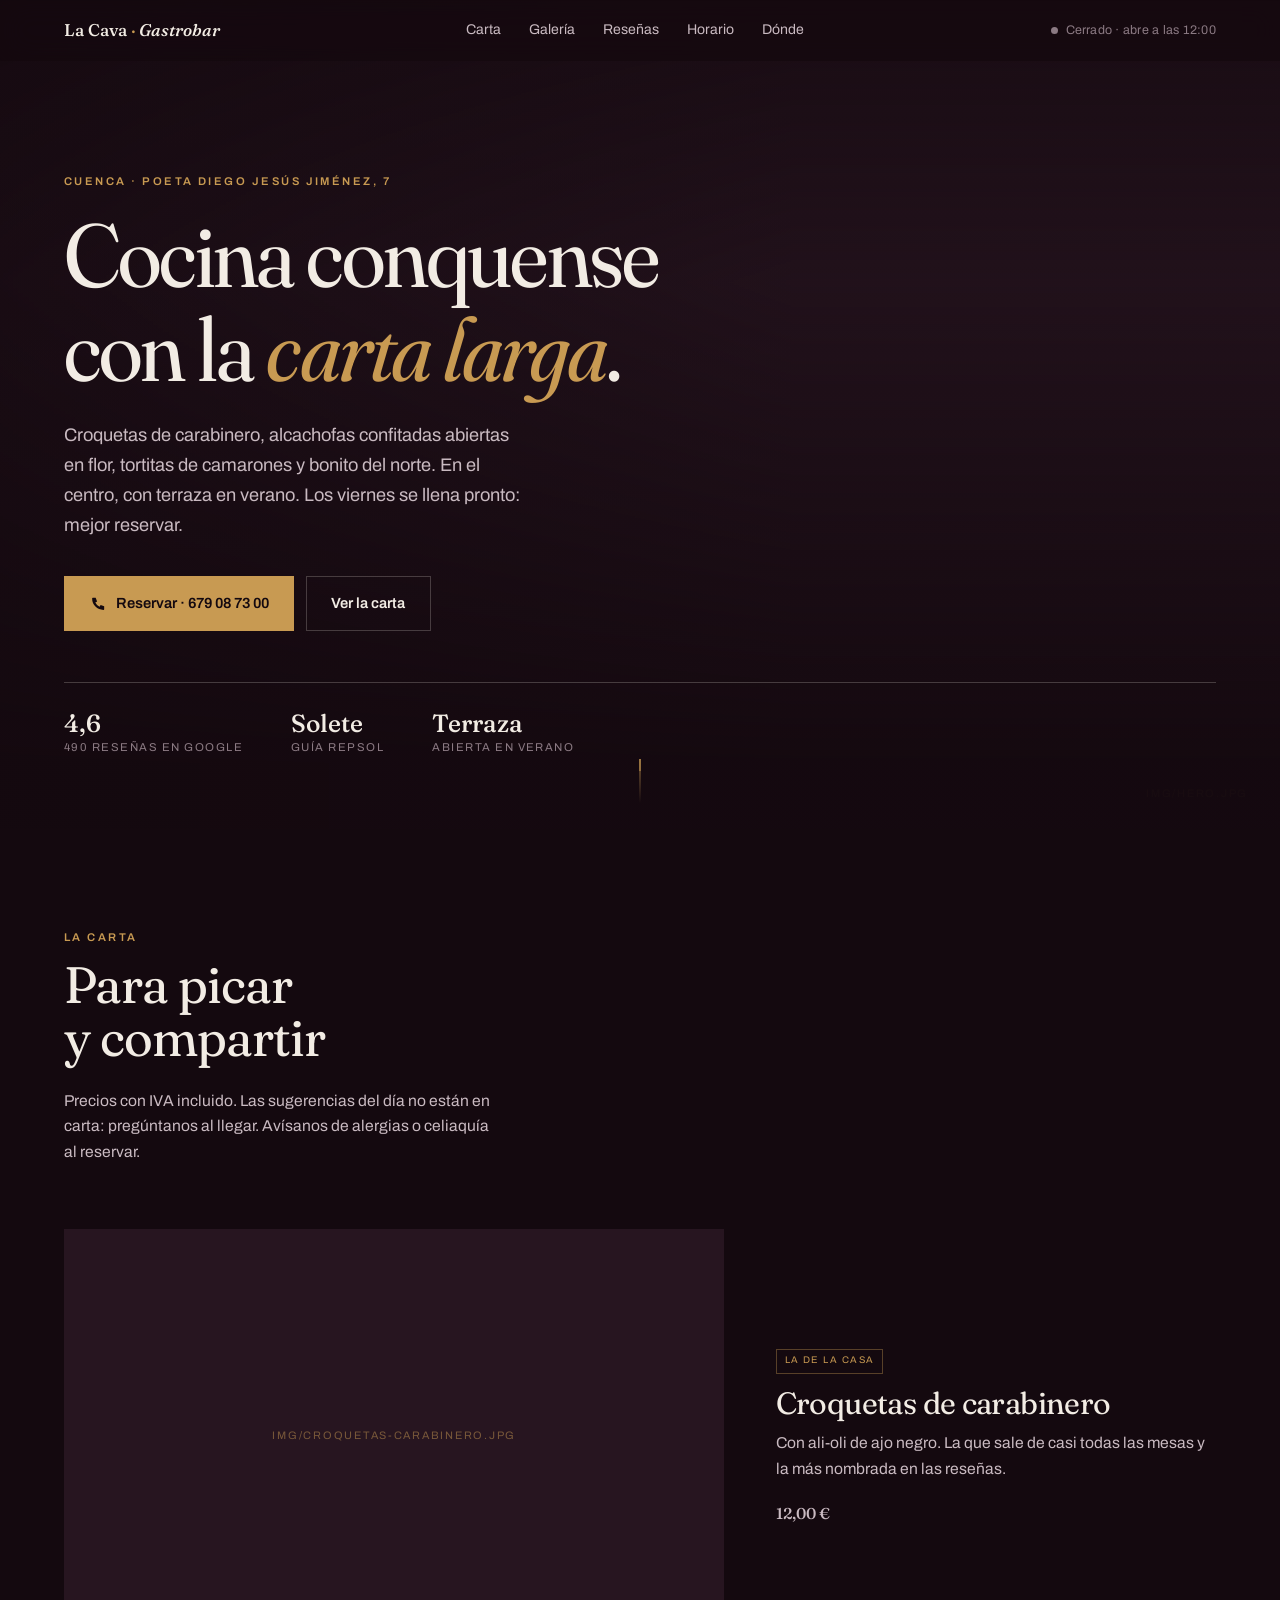
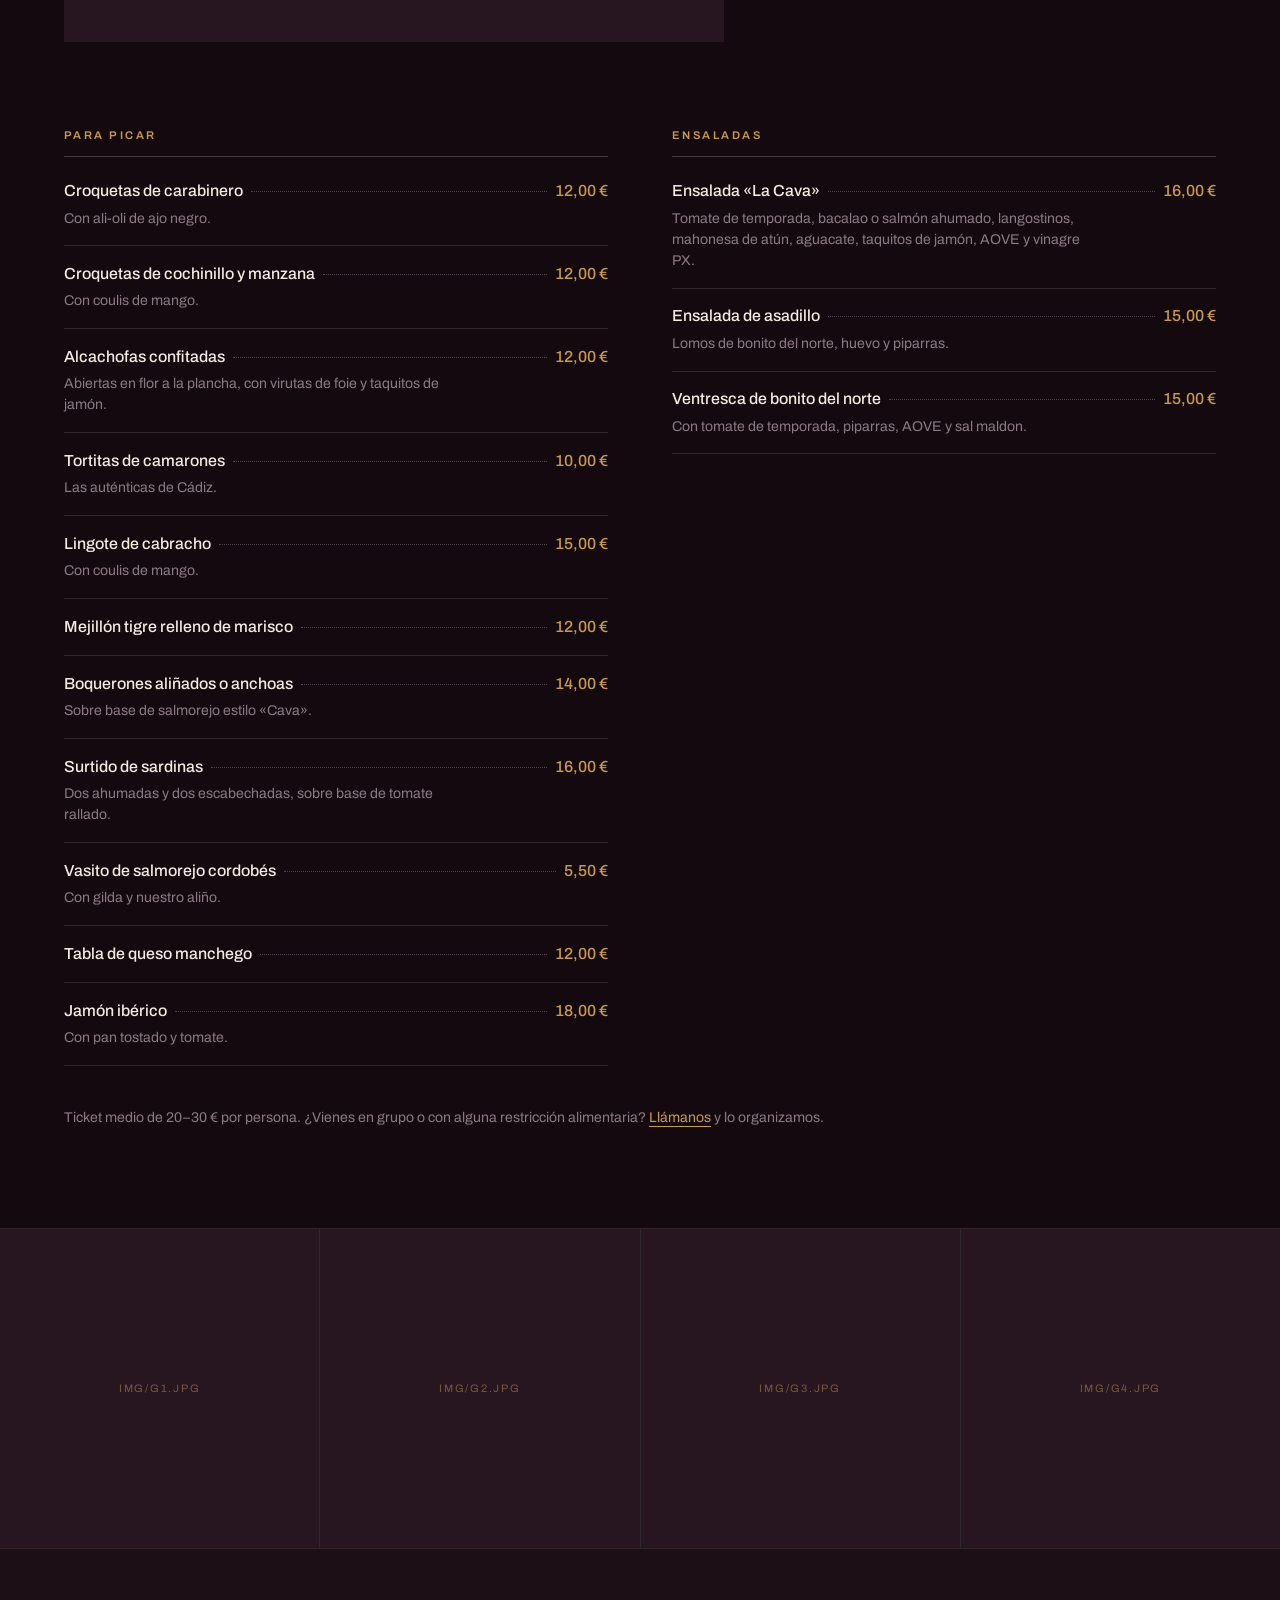
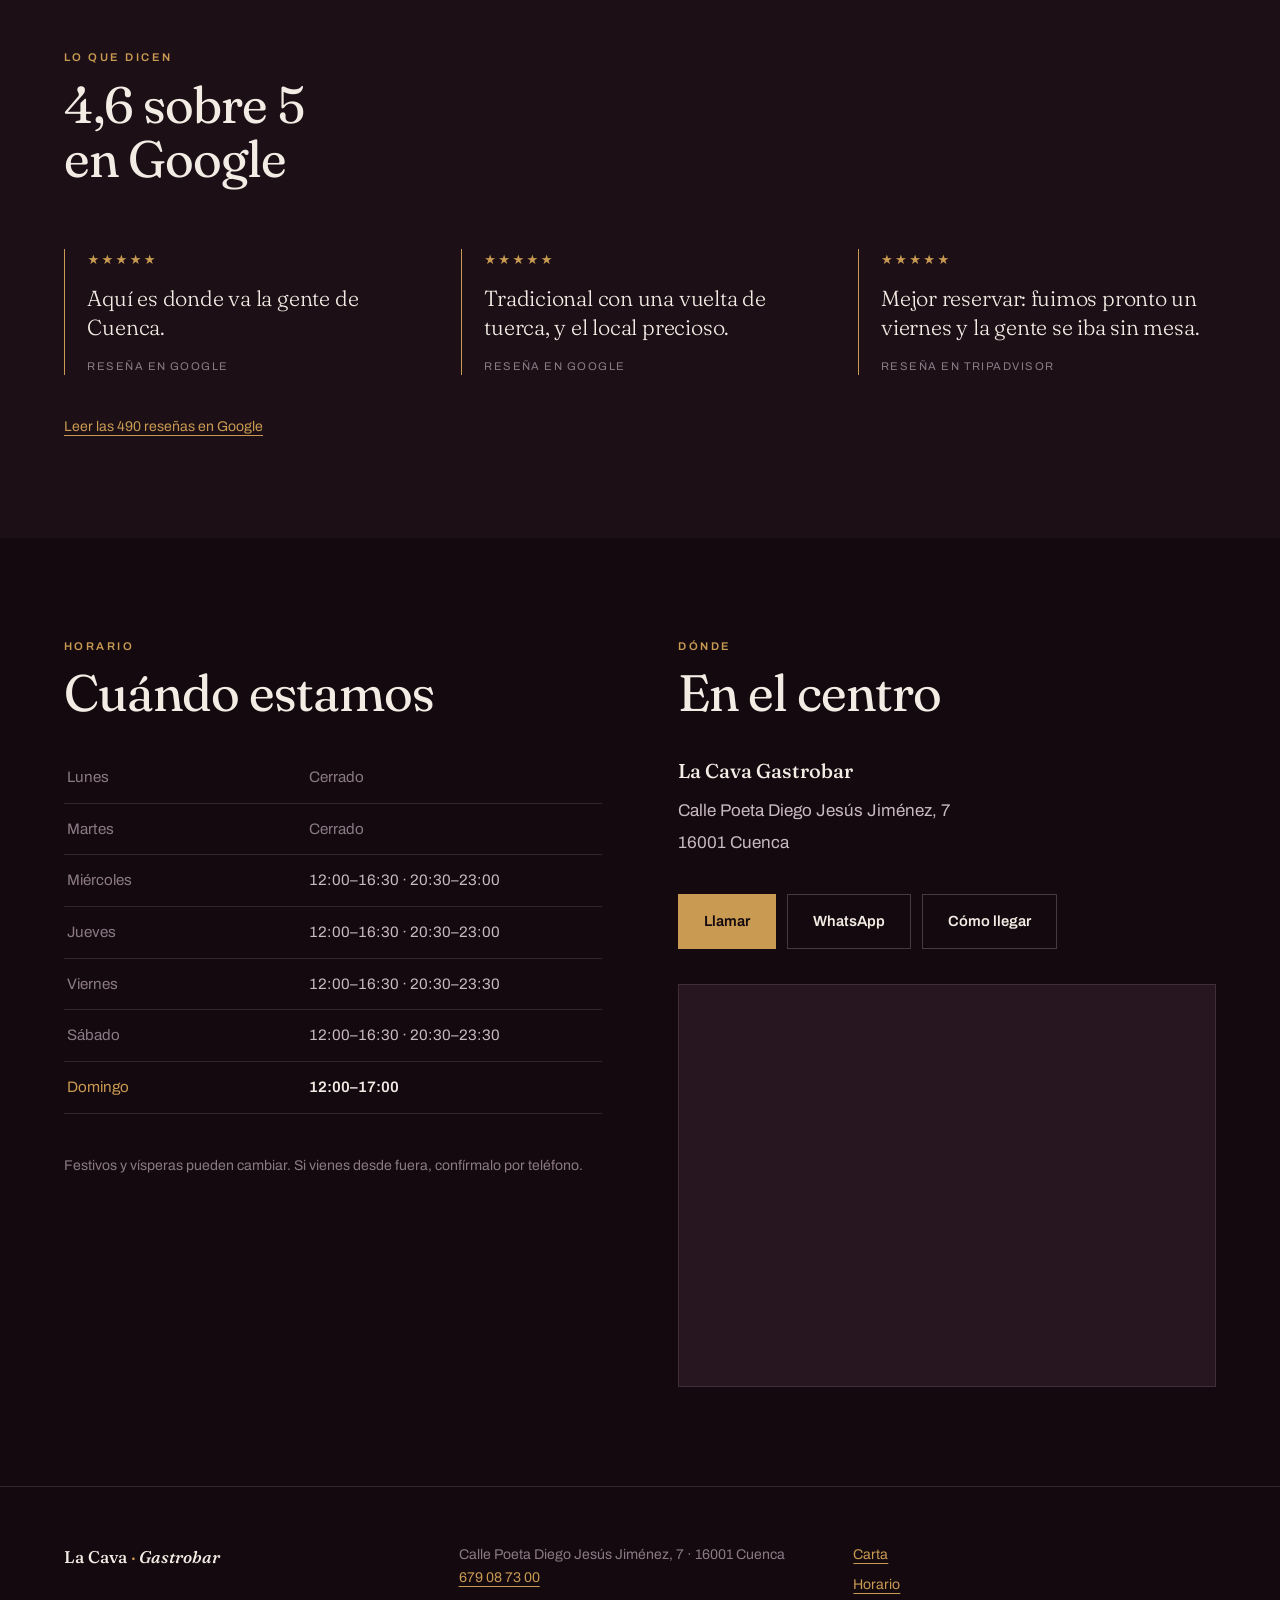
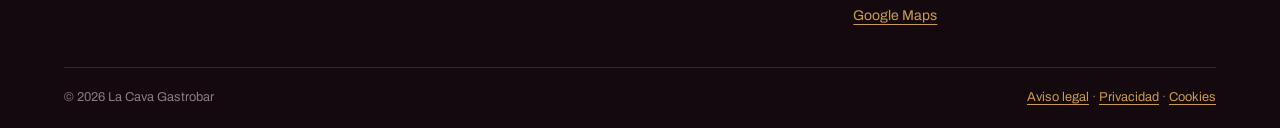
==== commit c4ae0e06: "Poner la carta real con precios Transcribe las secciones "Para picar" y "Ensaladas" de la carta del " ====
--- a/index.html
+++ b/index.html
@@ -4,14 +4,14 @@
 <meta charset="utf-8">
 <meta name="viewport" content="width=device-width, initial-scale=1">
 <title>La Cava Gastrobar · Cuenca — Reservas 679 08 73 00</title>
-<meta name="description" content="Gastrobar en el centro de Cuenca. Cocina conquense con una vuelta de tuerca: morteruelo, croquetas de cochinillo con manzana, tabla de quesos y bodega propia. Solete Guía Repsol. Reservas en el 679 08 73 00.">
+<meta name="description" content="Gastrobar en el centro de Cuenca. Croquetas de carabinero, alcachofas confitadas, tortitas de camarones y bonito del norte. Carta con precios, horario y reservas en el 679 08 73 00.">
 <meta name="theme-color" content="#14090F">
 <link rel="canonical" href="https://lacavagastrobar.es/">
 <link rel="icon" href="data:image/svg+xml,%3Csvg xmlns='http://www.w3.org/2000/svg' viewBox='0 0 32 32'%3E%3Crect width='32' height='32' fill='%2314090F'/%3E%3Ctext x='16' y='22' font-family='Georgia,serif' font-size='16' fill='%23C89A52' text-anchor='middle'%3ELC%3C/text%3E%3C/svg%3E">
 
 <meta property="og:type" content="restaurant">
 <meta property="og:title" content="La Cava Gastrobar · Cuenca">
-<meta property="og:description" content="Cocina conquense con la carta larga, en el centro de Cuenca. 4,6★ en Google · Solete Guía Repsol.">
+<meta property="og:description" content="Cocina de producto en el centro de Cuenca. Carta con precios. 4,6★ sobre 490 reseñas en Google.">
 <meta property="og:locale" content="es_ES">
 <meta property="og:image" content="img/hero.jpg">
 
@@ -91,9 +91,9 @@
       <p class="eyebrow" data-reveal>Cuenca · Poeta Diego Jesús Jiménez, 7</p>
       <h1 data-reveal>Cocina conquense<br>con la <em>carta larga</em>.</h1>
       <p class="lede" data-reveal>
-        Morteruelo, croquetas de cochinillo, tabla de quesos y bodega propia.
-        En el centro, con terraza en verano. Los viernes se llena pronto:
-        mejor reservar.
+        Croquetas de carabinero, alcachofas confitadas abiertas en flor,
+        tortitas de camarones y bonito del norte. En el centro, con terraza
+        en verano. Los viernes se llena pronto: mejor reservar.
       </p>
 
       <div class="cta-row" data-reveal>
@@ -119,88 +119,99 @@
     <div class="wrap">
       <header class="sec__head" data-reveal>
         <p class="eyebrow">La carta</p>
-        <h2>Lo que más sale<br>de cocina</h2>
+        <h2>Para picar<br>y compartir</h2>
         <p class="sec__note">
-          Una selección. La carta completa y las sugerencias del día están en el
-          local — llámanos y te contamos lo de hoy.
+          Precios con IVA incluido. Las sugerencias del día no están en carta:
+          pregúntanos al llegar. Avísanos de alergias o celiaquía al reservar.
         </p>
       </header>
 
-      <ul class="dishes">
-        <li class="dish dish--lead" data-reveal>
-          <figure class="ph dish__ph" data-label="img/croquetas.jpg">
-            <img src="img/croquetas.jpg" alt="Croquetas de cochinillo con manzana" loading="lazy" decoding="async">
-          </figure>
-          <div class="dish__body">
-            <div class="dish__top">
-              <h3>Croquetas de cochinillo con manzana</h3>
-              <span class="tag">La de la casa</span>
-            </div>
-            <p>La que sale de casi todas las mesas. Cremosa por dentro, crujiente
-               por fuera, con manzana para cortar la grasa.</p>
-          </div>
-        </li>
-
-        <li class="dish" data-reveal>
-          <figure class="ph dish__ph" data-label="img/morteruelo.jpg">
-            <img src="img/morteruelo.jpg" alt="Morteruelo conquense" loading="lazy" decoding="async">
-          </figure>
-          <div class="dish__body">
-            <div class="dish__top">
-              <h3>Morteruelo</h3>
-              <span class="tag">Conquense</span>
-            </div>
-            <p>El plato de la tierra, hecho como toca.</p>
-          </div>
-        </li>
-
-        <li class="dish" data-reveal>
-          <figure class="ph dish__ph" data-label="img/ensalada.jpg">
-            <img src="img/ensalada.jpg" alt="Ensalada La Cava" loading="lazy" decoding="async">
-          </figure>
-          <div class="dish__body">
-            <div class="dish__top"><h3>Ensalada La Cava</h3></div>
-            <p>Bacalao ahumado, tomate, guacamole, kikos, langostinos y taquitos
-               de jamón.</p>
-          </div>
-        </li>
-
-        <li class="dish" data-reveal>
-          <figure class="ph dish__ph" data-label="img/tortilla.jpg">
-            <img src="img/tortilla.jpg" alt="Tortilla de alcachofas, cheddar y foie" loading="lazy" decoding="async">
-          </figure>
-          <div class="dish__body">
-            <div class="dish__top"><h3>Tortilla de alcachofas, cheddar y foie</h3></div>
-            <p>Suena raro, funciona. De las más pedidas de la barra.</p>
-          </div>
-        </li>
-
-        <li class="dish" data-reveal>
-          <figure class="ph dish__ph" data-label="img/quesos.jpg">
-            <img src="img/quesos.jpg" alt="Tabla de quesos y jamones" loading="lazy" decoding="async">
-          </figure>
-          <div class="dish__body">
-            <div class="dish__top"><h3>Tabla de quesos y jamones</h3></div>
-            <p>Ibéricos y quesos manchegos y extremeños, para compartir con una copa.</p>
-          </div>
-        </li>
-
-        <li class="dish" data-reveal>
-          <figure class="ph dish__ph" data-label="img/torrijas.jpg">
-            <img src="img/torrijas.jpg" alt="Torrijas" loading="lazy" decoding="async">
-          </figure>
-          <div class="dish__body">
-            <div class="dish__top">
-              <h3>Torrijas</h3>
-              <span class="tag">Postre</span>
-            </div>
-            <p>Y el Tobledone, si queda.</p>
-          </div>
-        </li>
-      </ul>
+      <div class="lead" data-reveal>
+        <figure class="ph lead__ph" data-label="img/croquetas-carabinero.jpg">
+          <img src="img/croquetas-carabinero.jpg" alt="Croquetas de carabinero con ali-oli de ajo negro" loading="lazy" decoding="async">
+        </figure>
+        <div class="lead__body">
+          <span class="tag">La de la casa</span>
+          <h3>Croquetas de carabinero</h3>
+          <p>Con ali-oli de ajo negro. La que sale de casi todas las mesas y la
+             más nombrada en las reseñas.</p>
+          <p class="lead__price">12,00 €</p>
+        </div>
+      </div>
+
+      <div class="menu">
+        <section class="menu__group" data-reveal>
+          <h3 class="menu__title">Para picar</h3>
+          <ul class="menu__list">
+            <li class="item">
+              <p class="item__name">Croquetas de carabinero <span class="item__dots" aria-hidden="true"></span> <span class="item__price">12,00 €</span></p>
+              <p class="item__desc">Con ali-oli de ajo negro.</p>
+            </li>
+            <li class="item">
+              <p class="item__name">Croquetas de cochinillo y manzana <span class="item__dots" aria-hidden="true"></span> <span class="item__price">12,00 €</span></p>
+              <p class="item__desc">Con coulis de mango.</p>
+            </li>
+            <li class="item">
+              <p class="item__name">Alcachofas confitadas <span class="item__dots" aria-hidden="true"></span> <span class="item__price">12,00 €</span></p>
+              <p class="item__desc">Abiertas en flor a la plancha, con virutas de foie y taquitos de jamón.</p>
+            </li>
+            <li class="item">
+              <p class="item__name">Tortitas de camarones <span class="item__dots" aria-hidden="true"></span> <span class="item__price">10,00 €</span></p>
+              <p class="item__desc">Las auténticas de Cádiz.</p>
+            </li>
+            <li class="item">
+              <p class="item__name">Lingote de cabracho <span class="item__dots" aria-hidden="true"></span> <span class="item__price">15,00 €</span></p>
+              <p class="item__desc">Con coulis de mango.</p>
+            </li>
+            <li class="item">
+              <p class="item__name">Mejillón tigre relleno de marisco <span class="item__dots" aria-hidden="true"></span> <span class="item__price">12,00 €</span></p>
+            </li>
+            <li class="item">
+              <p class="item__name">Boquerones aliñados o anchoas <span class="item__dots" aria-hidden="true"></span> <span class="item__price">14,00 €</span></p>
+              <p class="item__desc">Sobre base de salmorejo estilo «Cava».</p>
+            </li>
+            <li class="item">
+              <p class="item__name">Surtido de sardinas <span class="item__dots" aria-hidden="true"></span> <span class="item__price">16,00 €</span></p>
+              <p class="item__desc">Dos ahumadas y dos escabechadas, sobre base de tomate rallado.</p>
+            </li>
+            <li class="item">
+              <p class="item__name">Vasito de salmorejo cordobés <span class="item__dots" aria-hidden="true"></span> <span class="item__price">5,50 €</span></p>
+              <p class="item__desc">Con gilda y nuestro aliño.</p>
+            </li>
+            <li class="item">
+              <p class="item__name">Tabla de queso manchego <span class="item__dots" aria-hidden="true"></span> <span class="item__price">12,00 €</span></p>
+            </li>
+            <li class="item">
+              <p class="item__name">Jamón ibérico <span class="item__dots" aria-hidden="true"></span> <span class="item__price">18,00 €</span></p>
+              <p class="item__desc">Con pan tostado y tomate.</p>
+            </li>
+          </ul>
+        </section>
+
+        <section class="menu__group" data-reveal>
+          <h3 class="menu__title">Ensaladas</h3>
+          <ul class="menu__list">
+            <li class="item">
+              <p class="item__name">Ensalada «La Cava» <span class="item__dots" aria-hidden="true"></span> <span class="item__price">16,00 €</span></p>
+              <p class="item__desc">Tomate de temporada, bacalao o salmón ahumado, langostinos,
+                 mahonesa de atún, aguacate, taquitos de jamón, AOVE y vinagre PX.</p>
+            </li>
+            <li class="item">
+              <p class="item__name">Ensalada de asadillo <span class="item__dots" aria-hidden="true"></span> <span class="item__price">15,00 €</span></p>
+              <p class="item__desc">Lomos de bonito del norte, huevo y piparras.</p>
+            </li>
+            <li class="item">
+              <p class="item__name">Ventresca de bonito del norte <span class="item__dots" aria-hidden="true"></span> <span class="item__price">15,00 €</span></p>
+              <p class="item__desc">Con tomate de temporada, piparras, AOVE y sal maldon.</p>
+            </li>
+          </ul>
+        </section>
+      </div>
 
       <p class="sec__foot" data-reveal>
-        Avísanos de alergias o celiaquía al reservar: lo tenemos en cuenta.
+        Ticket medio de 20–30 € por persona. ¿Vienes en grupo o con alguna
+        restricción alimentaria? <a href="tel:+34679087300">Llámanos</a> y lo
+        organizamos.
       </p>
     </div>
   </section>
--- a/styles.css
+++ b/styles.css
@@ -277,25 +277,31 @@
 .sec__foot { margin-top: 2.5rem; color: var(--paper-3); font-size: .88rem; }
 .sec__foot a { color: var(--brass); }
 
-/* ---------- Carta ---------- */
-
-.dishes {
-  display: grid;
-  grid-template-columns: repeat(3, 1fr);
-  gap: clamp(2rem, 4vw, 3.5rem) var(--gap);
-}
-.dish { display: flex; flex-direction: column; }
-.dish__ph { aspect-ratio: 4 / 5; margin-bottom: 1.15rem; }
-.dish:hover .dish__ph img { transform: scale(1.04); }
-
-/* Título y distintivo comparten línea: si el distintivo caía debajo,
-   desalineaba las descripciones entre columnas. */
-.dish__top { display: flex; flex-wrap: wrap; align-items: baseline; gap: .5rem .7rem; }
-.dish h3 {
-  font-family: var(--sans);
-  font-size: 1.02rem; font-weight: 600; letter-spacing: 0; line-height: 1.35;
-}
-.dish p { margin-top: .5rem; color: var(--paper-3); font-size: .9rem; line-height: 1.55; }
+/* ---------- Carta: plato destacado ---------- */
+
+.lead {
+  display: flex; align-items: center;
+  gap: clamp(1.5rem, 4vw, 3.5rem);
+  margin-bottom: clamp(3.5rem, 7vw, 5.5rem);
+}
+.lead__ph { aspect-ratio: 16 / 10; flex: 1 1 60%; }
+.lead:hover .lead__ph img { transform: scale(1.04); }
+.lead__body { flex: 1 1 40%; }
+.lead h3 {
+  margin: .8rem 0 .7rem;
+  font-family: var(--display);
+  font-variation-settings: "SOFT" 30, "WONK" 1;
+  font-size: clamp(1.5rem, 2.4vw, 2.1rem); font-weight: 400;
+}
+.lead p { color: var(--paper-2); font-size: .98rem; }
+.lead__price {
+  margin-top: 1.2rem;
+  font-family: var(--display);
+  font-variation-settings: "SOFT" 30;
+  font-size: clamp(1.35rem, 1.9vw, 1.7rem); font-weight: 500;
+  color: var(--brass);
+  font-variant-numeric: tabular-nums;
+}
 
 .tag {
   display: inline-block;
@@ -305,18 +311,45 @@
   padding: .22rem .5rem;
 }
 
-/* El destacado ocupa una fila entera para sí — así su altura no queda
-   atada a la de los platos verticales de al lado. */
-.dish--lead { grid-column: 1 / -1; flex-direction: row; align-items: center; gap: clamp(1.5rem, 4vw, 3.5rem); }
-.dish--lead .dish__ph { aspect-ratio: 16 / 10; flex: 1 1 62%; margin-bottom: 0; }
-.dish--lead .dish__body { flex: 1 1 38%; }
-.dish--lead h3 {
-  font-family: var(--display);
-  font-variation-settings: "SOFT" 30, "WONK" 1;
-  font-size: clamp(1.4rem, 2.2vw, 1.9rem); font-weight: 400;
-  letter-spacing: -.015em; line-height: 1.1;
-}
-.dish--lead p { font-size: .96rem; }
+/* ---------- Carta: lista de precios ---------- */
+
+.menu {
+  display: grid;
+  grid-template-columns: repeat(2, 1fr);
+  gap: clamp(2.5rem, 5vw, 4.5rem);
+  align-items: start;
+}
+.menu__title {
+  font-family: var(--sans);
+  font-size: .7rem; letter-spacing: .22em; text-transform: uppercase;
+  font-weight: 600; color: var(--brass);
+  padding-bottom: .9rem; margin-bottom: .4rem;
+  border-bottom: 1px solid var(--line-2);
+}
+.menu__list { display: grid; }
+.item { padding: 1.05rem 0; border-bottom: 1px solid var(--line); }
+
+/* El nombre y el precio comparten línea base; los puntos suspensivos
+   rellenan el hueco y empujan el precio al margen derecho. */
+.item__name {
+  display: flex; align-items: baseline; gap: .5rem;
+  font-size: 1rem; font-weight: 500; line-height: 1.4;
+}
+.item__dots {
+  flex: 1 1 auto;
+  min-width: 1.5rem;
+  height: 0;
+  border-bottom: 1px dotted var(--paper-3);
+  opacity: .5;
+  transform: translateY(-.25em);
+}
+.item__price {
+  flex: none;
+  color: var(--brass);
+  font-variant-numeric: tabular-nums;
+  white-space: nowrap;
+}
+.item__desc { margin-top: .3rem; color: var(--paper-3); font-size: .88rem; line-height: 1.5; max-width: 52ch; }
 
 /* ---------- Franja de galería ---------- */
 
@@ -422,8 +455,7 @@
 /* ---------- Responsive ---------- */
 
 @media (max-width: 1000px) {
-  .dishes { grid-template-columns: repeat(2, 1fr); }
-  .dish--lead { grid-column: span 2; }
+  .menu { grid-template-columns: 1fr; }
   .quotes { grid-template-columns: 1fr; gap: 2rem; }
 }
 
@@ -454,9 +486,8 @@
   .hero__scroll { display: none; }
   .creds { gap: .5rem 2rem; margin-top: 2.4rem; }
 
-  .dishes { grid-template-columns: 1fr; }
-  .dish--lead { grid-column: span 1; flex-direction: column; align-items: stretch; }
-  .dish--lead .dish__ph { aspect-ratio: 4 / 3; margin-bottom: 1.15rem; }
+  .lead { flex-direction: column; align-items: stretch; gap: 1.3rem; }
+  .lead__ph { aspect-ratio: 4 / 3; }
 
   .strip { grid-template-columns: repeat(2, 1fr); }
 
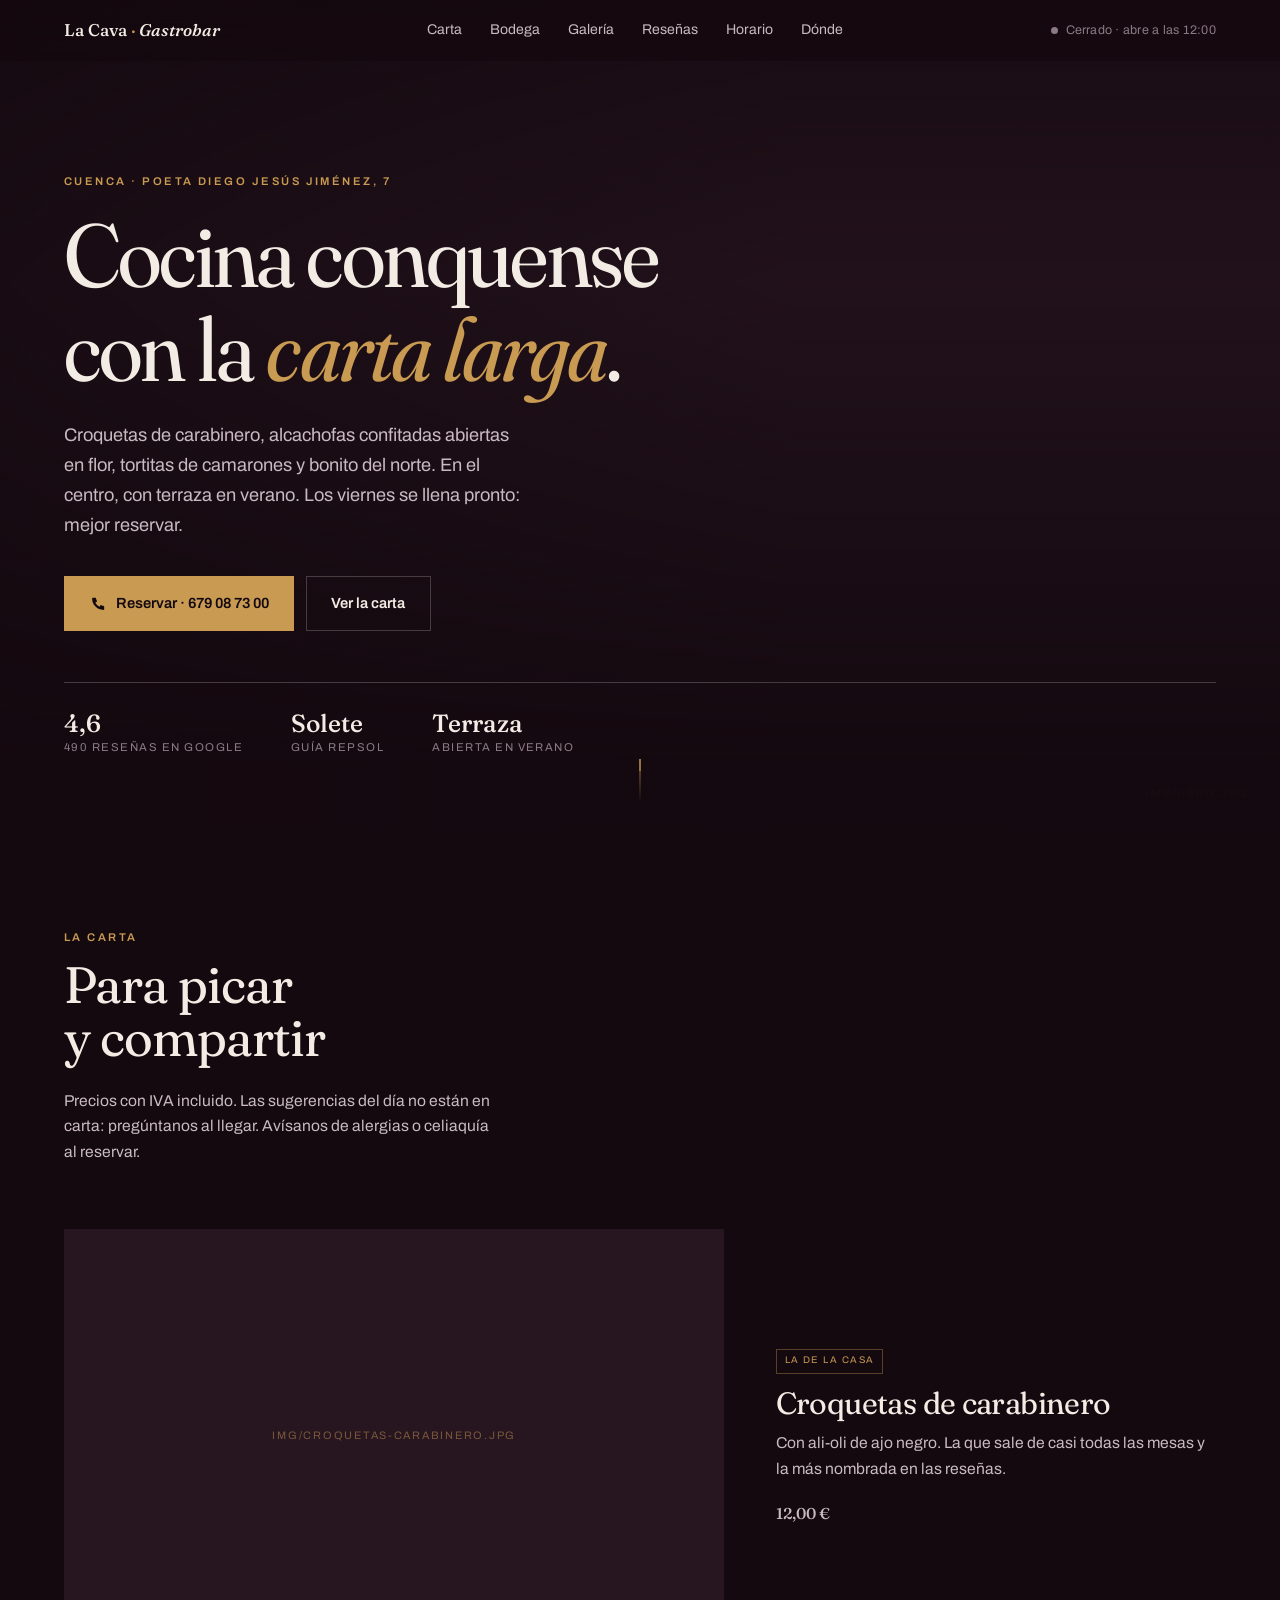
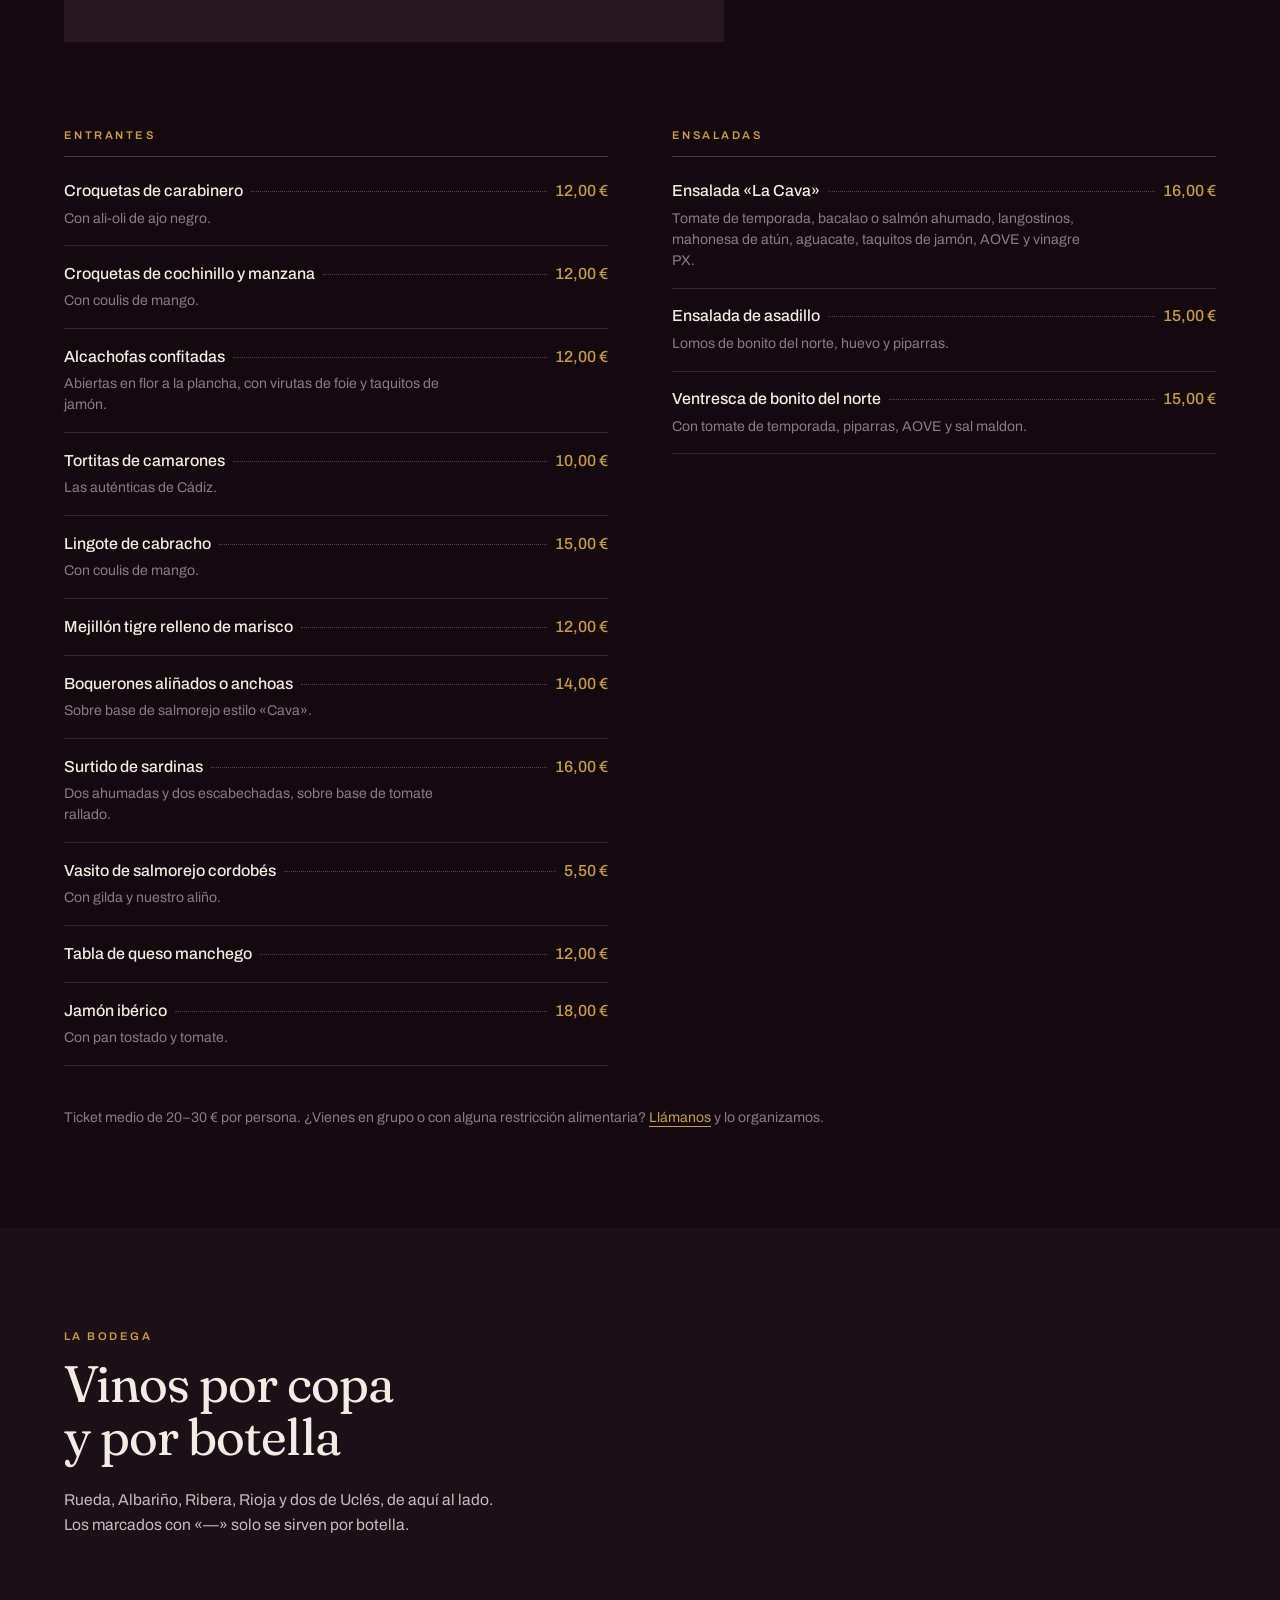
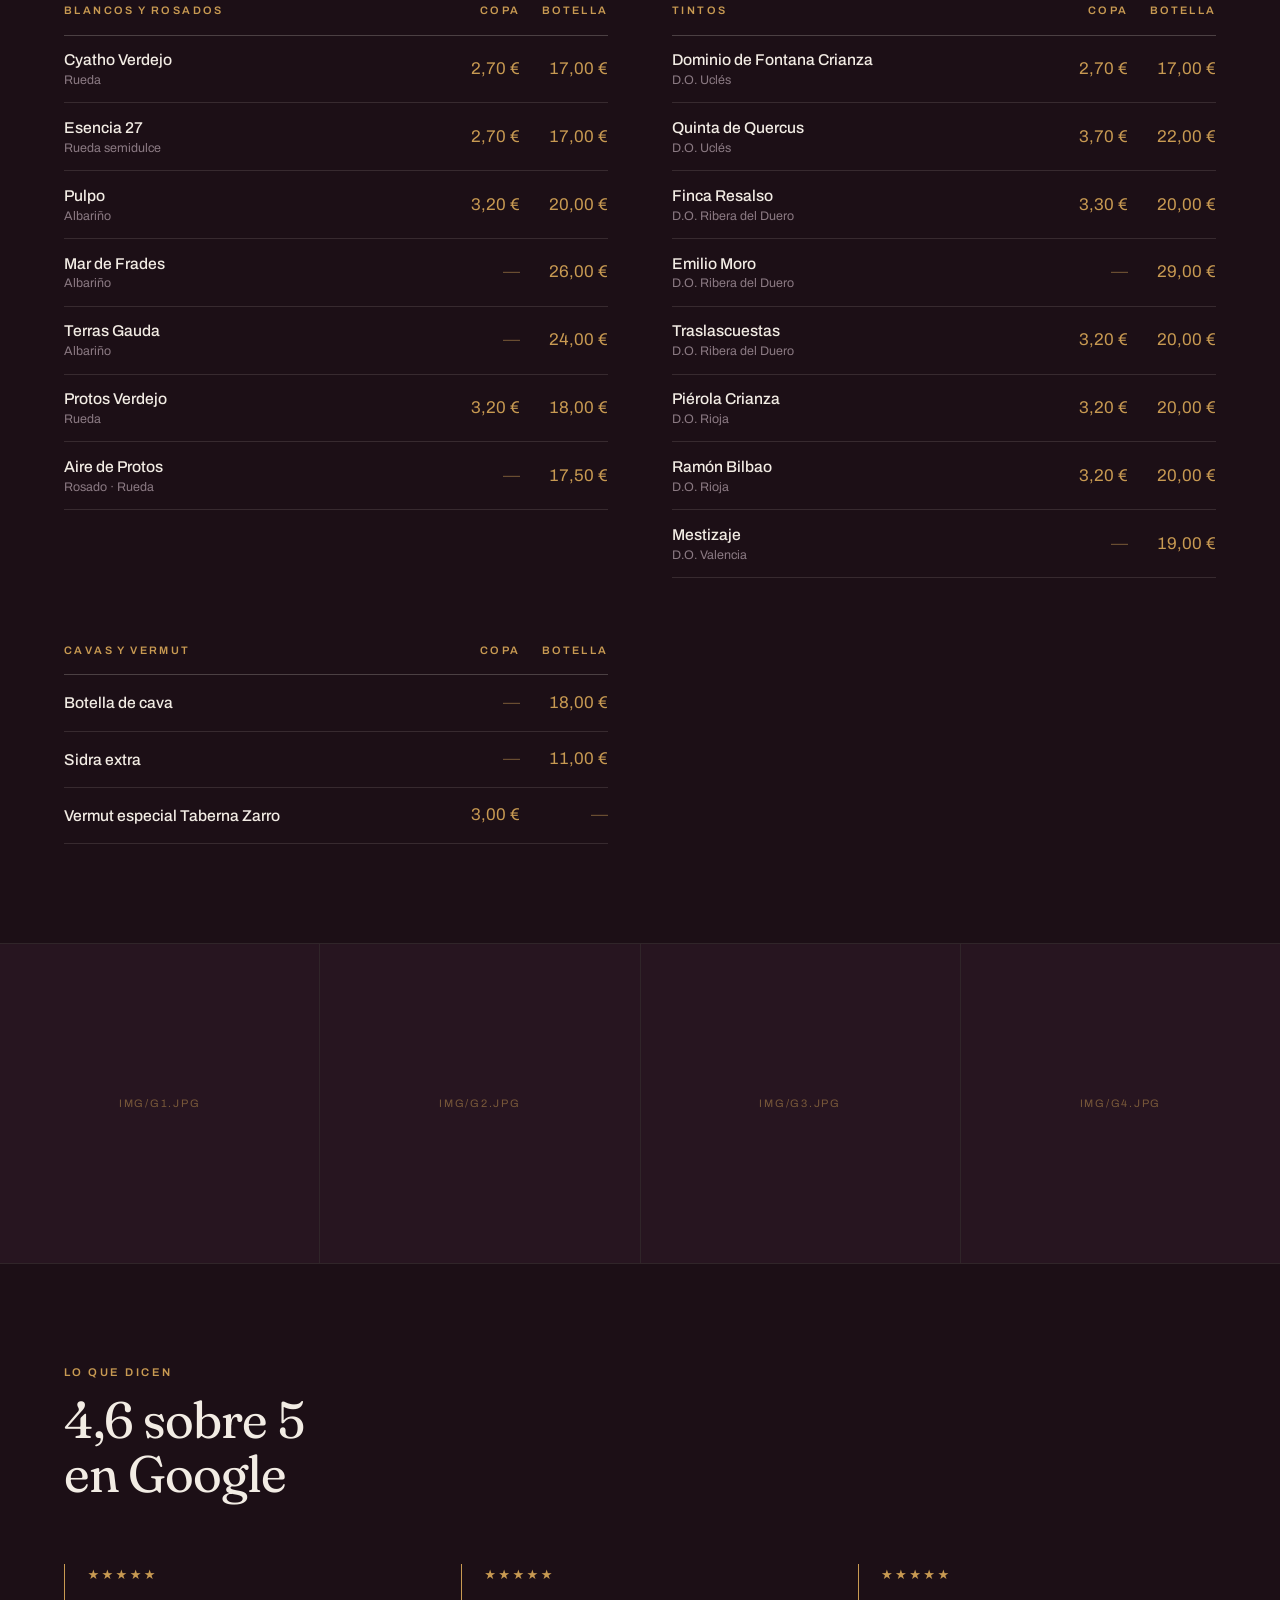
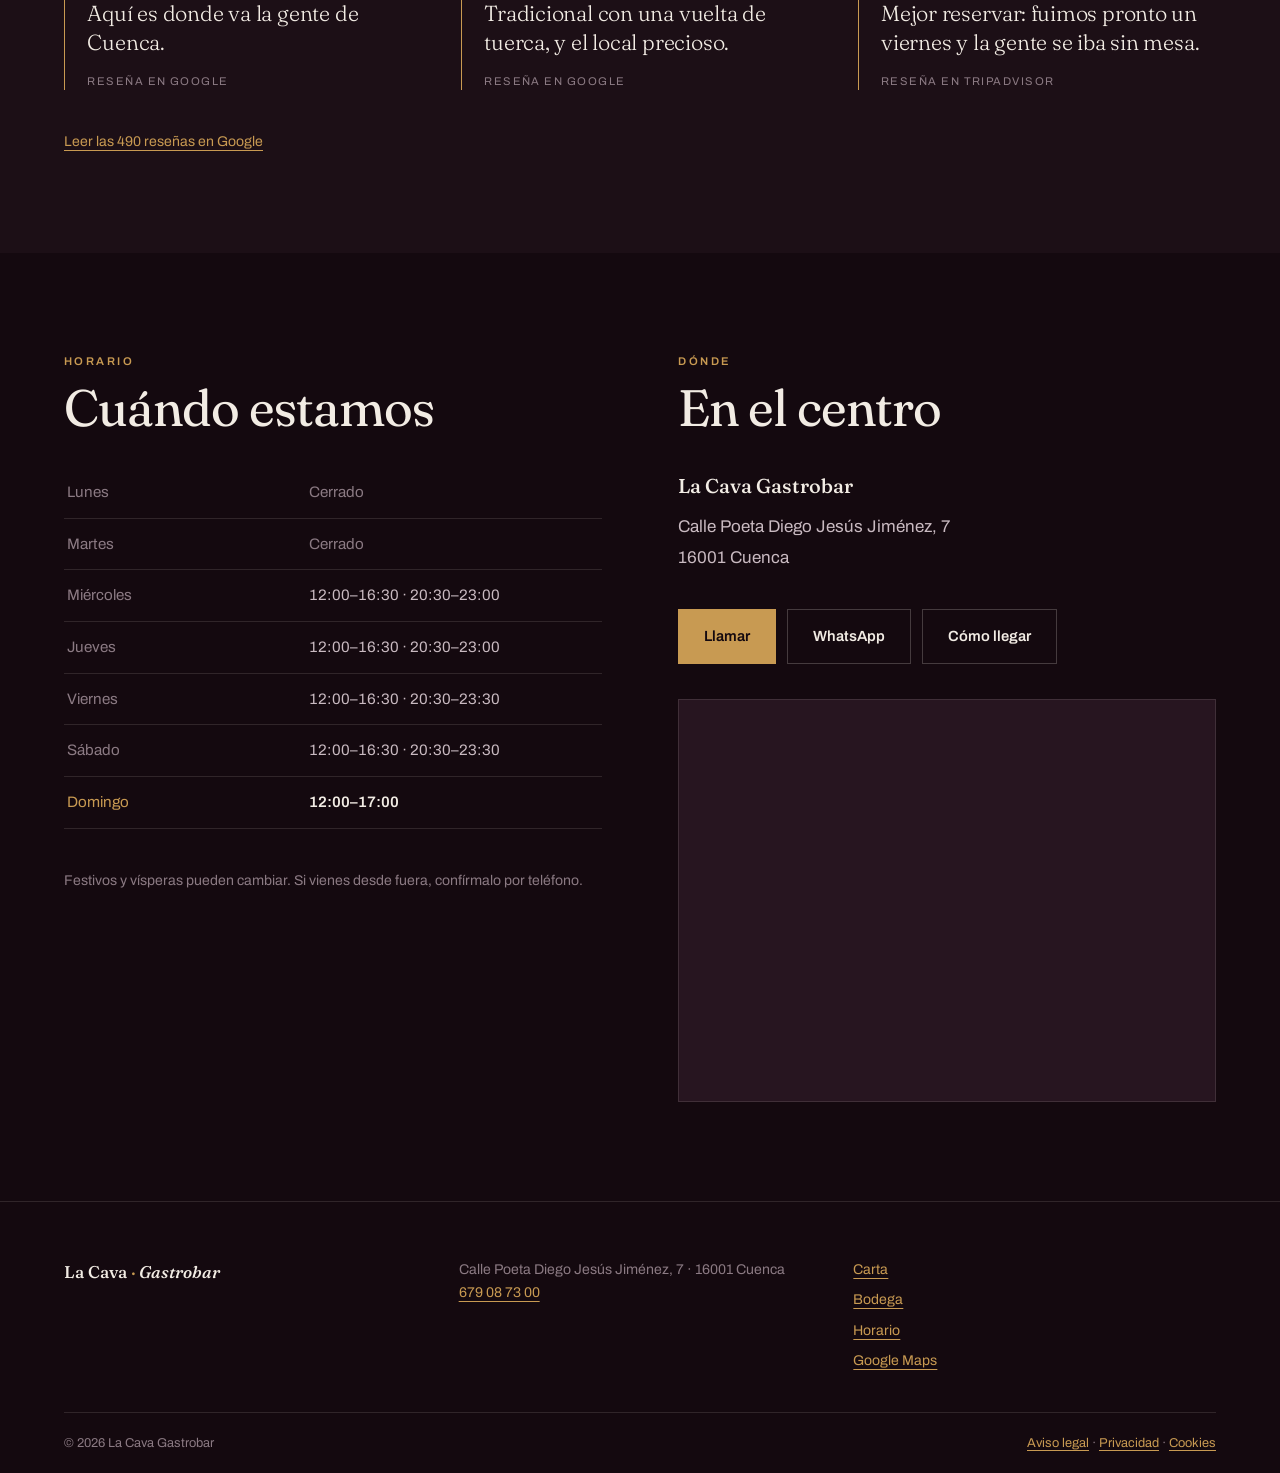
==== commit ac3b2590: "Añadir la bodega y corregir el nombre de la sección de entrantes Transcribe la carta de vinos: siete" ====
--- a/index.html
+++ b/index.html
@@ -60,6 +60,7 @@
 
     <nav class="nav" id="nav" aria-label="Principal">
       <a href="#carta">Carta</a>
+      <a href="#bodega">Bodega</a>
       <a href="#galeria">Galería</a>
       <a href="#resenas">Reseñas</a>
       <a href="#horario">Horario</a>
@@ -141,7 +142,7 @@
 
       <div class="menu">
         <section class="menu__group" data-reveal>
-          <h3 class="menu__title">Para picar</h3>
+          <h3 class="menu__title">Entrantes</h3>
           <ul class="menu__list">
             <li class="item">
               <p class="item__name">Croquetas de carabinero <span class="item__dots" aria-hidden="true"></span> <span class="item__price">12,00 €</span></p>
@@ -213,6 +214,146 @@
         restricción alimentaria? <a href="tel:+34679087300">Llámanos</a> y lo
         organizamos.
       </p>
+    </div>
+  </section>
+
+  <!-- ══════════ BODEGA ══════════ -->
+  <section class="sec sec--deep" id="bodega">
+    <div class="wrap">
+      <header class="sec__head" data-reveal>
+        <p class="eyebrow">La bodega</p>
+        <h2>Vinos por copa<br>y por botella</h2>
+        <p class="sec__note">
+          Rueda, Albariño, Ribera, Rioja y dos de Uclés, de aquí al lado.
+          Los marcados con «—» solo se sirven por botella.
+        </p>
+      </header>
+
+      <div class="menu">
+        <table class="wines" data-reveal>
+          <thead>
+            <tr>
+              <th scope="col">Blancos y rosados</th>
+              <th scope="col">Copa</th>
+              <th scope="col">Botella</th>
+            </tr>
+          </thead>
+          <tbody>
+            <tr>
+              <th scope="row">Cyatho Verdejo <span class="wines__do">Rueda</span></th>
+              <td>2,70 €</td>
+              <td>17,00 €</td>
+            </tr>
+            <tr>
+              <th scope="row">Esencia 27 <span class="wines__do">Rueda semidulce</span></th>
+              <td>2,70 €</td>
+              <td>17,00 €</td>
+            </tr>
+            <tr>
+              <th scope="row">Pulpo <span class="wines__do">Albariño</span></th>
+              <td>3,20 €</td>
+              <td>20,00 €</td>
+            </tr>
+            <tr>
+              <th scope="row">Mar de Frades <span class="wines__do">Albariño</span></th>
+              <td class="wines__no"><span class="sr">No se sirve así</span><span aria-hidden="true">—</span></td>
+              <td>26,00 €</td>
+            </tr>
+            <tr>
+              <th scope="row">Terras Gauda <span class="wines__do">Albariño</span></th>
+              <td class="wines__no"><span class="sr">No se sirve así</span><span aria-hidden="true">—</span></td>
+              <td>24,00 €</td>
+            </tr>
+            <tr>
+              <th scope="row">Protos Verdejo <span class="wines__do">Rueda</span></th>
+              <td>3,20 €</td>
+              <td>18,00 €</td>
+            </tr>
+            <tr>
+              <th scope="row">Aire de Protos <span class="wines__do">Rosado · Rueda</span></th>
+              <td class="wines__no"><span class="sr">No se sirve así</span><span aria-hidden="true">—</span></td>
+              <td>17,50 €</td>
+            </tr>
+          </tbody>
+        </table>
+        <table class="wines" data-reveal>
+          <thead>
+            <tr>
+              <th scope="col">Tintos</th>
+              <th scope="col">Copa</th>
+              <th scope="col">Botella</th>
+            </tr>
+          </thead>
+          <tbody>
+            <tr>
+              <th scope="row">Dominio de Fontana Crianza <span class="wines__do">D.O. Uclés</span></th>
+              <td>2,70 €</td>
+              <td>17,00 €</td>
+            </tr>
+            <tr>
+              <th scope="row">Quinta de Quercus <span class="wines__do">D.O. Uclés</span></th>
+              <td>3,70 €</td>
+              <td>22,00 €</td>
+            </tr>
+            <tr>
+              <th scope="row">Finca Resalso <span class="wines__do">D.O. Ribera del Duero</span></th>
+              <td>3,30 €</td>
+              <td>20,00 €</td>
+            </tr>
+            <tr>
+              <th scope="row">Emilio Moro <span class="wines__do">D.O. Ribera del Duero</span></th>
+              <td class="wines__no"><span class="sr">No se sirve así</span><span aria-hidden="true">—</span></td>
+              <td>29,00 €</td>
+            </tr>
+            <tr>
+              <th scope="row">Traslascuestas <span class="wines__do">D.O. Ribera del Duero</span></th>
+              <td>3,20 €</td>
+              <td>20,00 €</td>
+            </tr>
+            <tr>
+              <th scope="row">Piérola Crianza <span class="wines__do">D.O. Rioja</span></th>
+              <td>3,20 €</td>
+              <td>20,00 €</td>
+            </tr>
+            <tr>
+              <th scope="row">Ramón Bilbao <span class="wines__do">D.O. Rioja</span></th>
+              <td>3,20 €</td>
+              <td>20,00 €</td>
+            </tr>
+            <tr>
+              <th scope="row">Mestizaje <span class="wines__do">D.O. Valencia</span></th>
+              <td class="wines__no"><span class="sr">No se sirve así</span><span aria-hidden="true">—</span></td>
+              <td>19,00 €</td>
+            </tr>
+          </tbody>
+        </table>
+        <table class="wines" data-reveal>
+          <thead>
+            <tr>
+              <th scope="col">Cavas y vermut</th>
+              <th scope="col">Copa</th>
+              <th scope="col">Botella</th>
+            </tr>
+          </thead>
+          <tbody>
+            <tr>
+              <th scope="row">Botella de cava</th>
+              <td class="wines__no"><span class="sr">No se sirve así</span><span aria-hidden="true">—</span></td>
+              <td>18,00 €</td>
+            </tr>
+            <tr>
+              <th scope="row">Sidra extra</th>
+              <td class="wines__no"><span class="sr">No se sirve así</span><span aria-hidden="true">—</span></td>
+              <td>11,00 €</td>
+            </tr>
+            <tr>
+              <th scope="row">Vermut especial Taberna Zarro</th>
+              <td>3,00 €</td>
+              <td class="wines__no"><span class="sr">No se sirve así</span><span aria-hidden="true">—</span></td>
+            </tr>
+          </tbody>
+        </table>
+      </div>
     </div>
   </section>
 
@@ -334,6 +475,7 @@
     </p>
     <nav class="foot__nav" aria-label="Pie">
       <a href="#carta">Carta</a>
+      <a href="#bodega">Bodega</a>
       <a href="#horario">Horario</a>
       <a href="https://maps.app.goo.gl/7ZHHJWBRTMxmRFbWA" target="_blank" rel="noopener">Google Maps</a>
     </nav>
--- a/styles.css
+++ b/styles.css
@@ -350,6 +350,34 @@
   white-space: nowrap;
 }
 .item__desc { margin-top: .3rem; color: var(--paper-3); font-size: .88rem; line-height: 1.5; max-width: 52ch; }
+
+/* ---------- Bodega ----------
+   Tabla de verdad: nombre, copa y botella son datos tabulares y así
+   el lector de pantalla anuncia a qué columna pertenece cada precio. */
+
+.wines { width: 100%; border-collapse: collapse; }
+.wines thead th {
+  font-size: .68rem; letter-spacing: .2em; text-transform: uppercase;
+  font-weight: 600; color: var(--brass);
+  text-align: right; padding: 0 0 .9rem 1rem;
+  border-bottom: 1px solid var(--line-2);
+  white-space: nowrap;
+}
+.wines thead th:first-child { text-align: left; padding-left: 0; letter-spacing: .22em; }
+.wines tbody tr { border-bottom: 1px solid var(--line); }
+.wines tbody th {
+  text-align: left; font-weight: 500; font-size: .98rem; line-height: 1.35;
+  padding: .85rem 1rem .85rem 0;
+}
+.wines__do { display: block; margin-top: .1rem; font-size: .78rem; font-weight: 400; color: var(--paper-3); }
+.wines td {
+  text-align: right; padding: .85rem 0 .85rem 1rem;
+  width: 5.5rem;
+  color: var(--brass);
+  font-variant-numeric: tabular-nums;
+  white-space: nowrap;
+}
+.wines__no { color: var(--paper-3); opacity: .45; }
 
 /* ---------- Franja de galería ---------- */
 
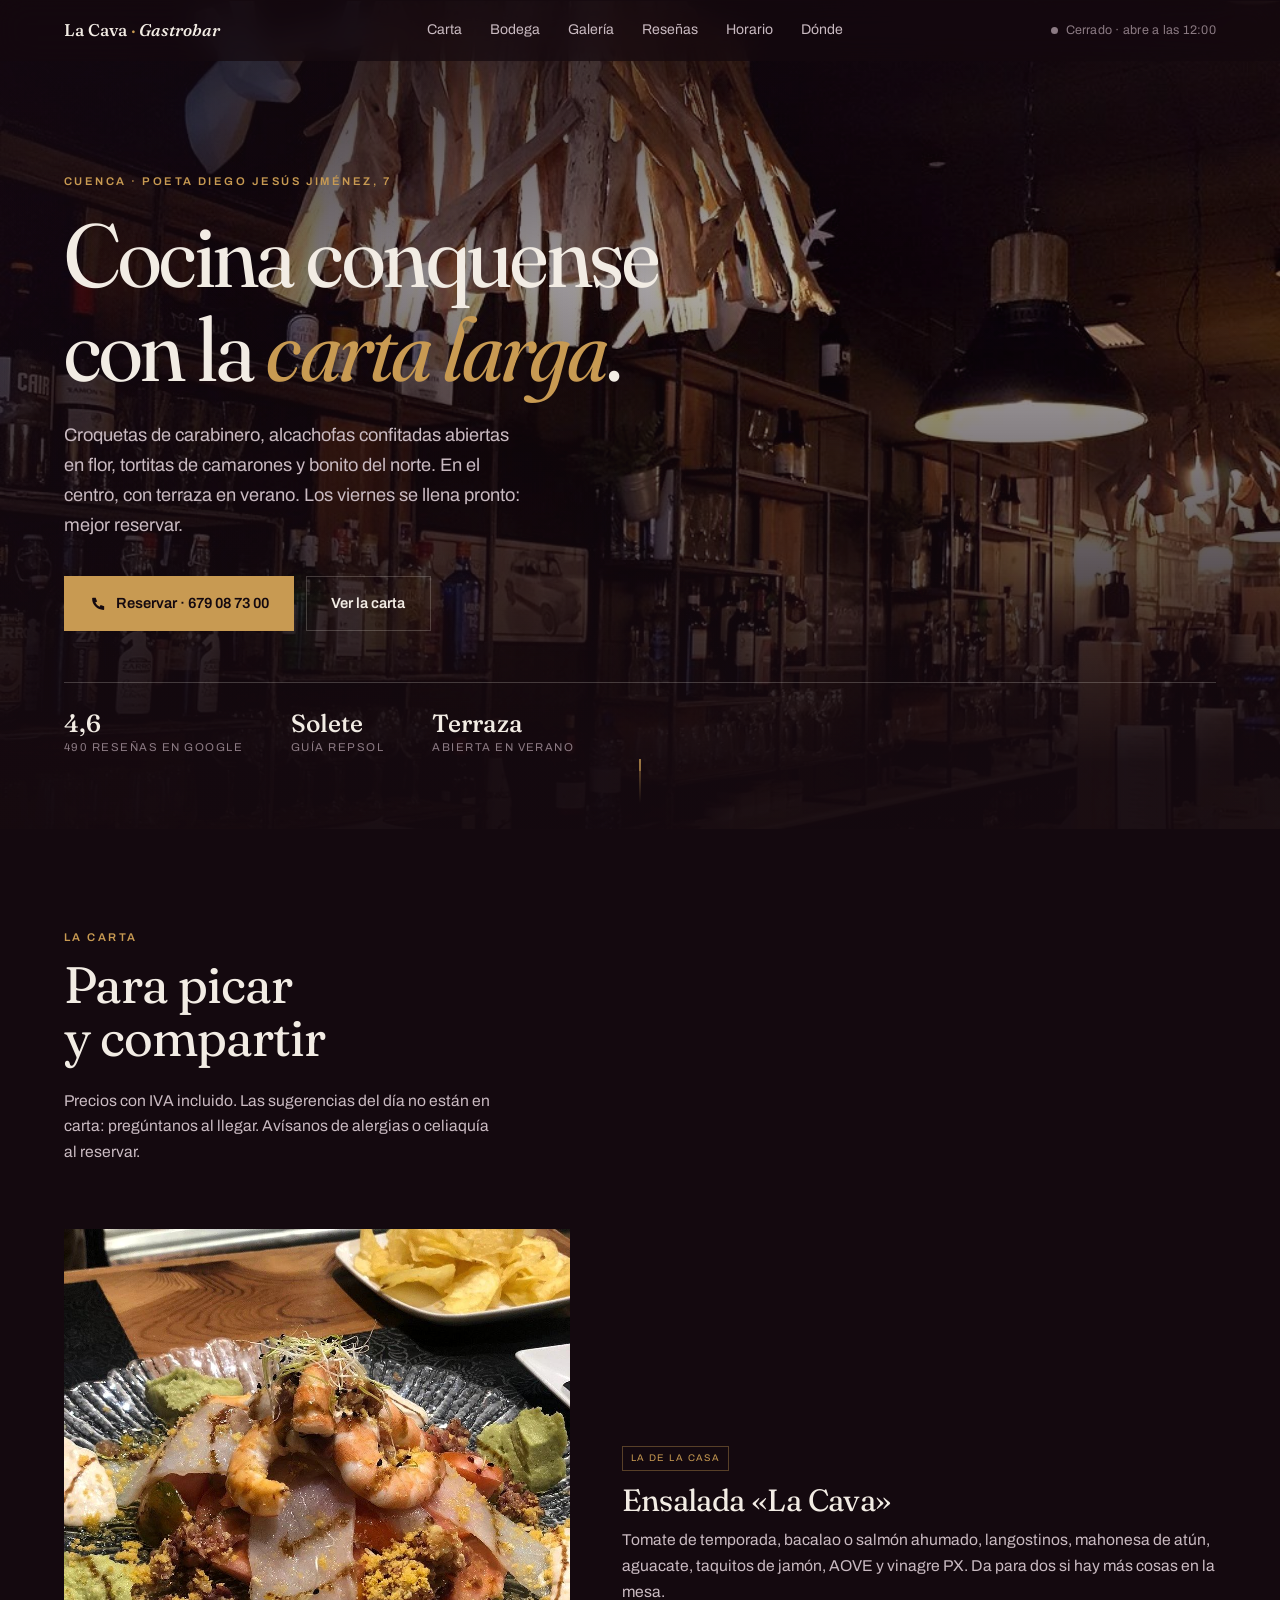
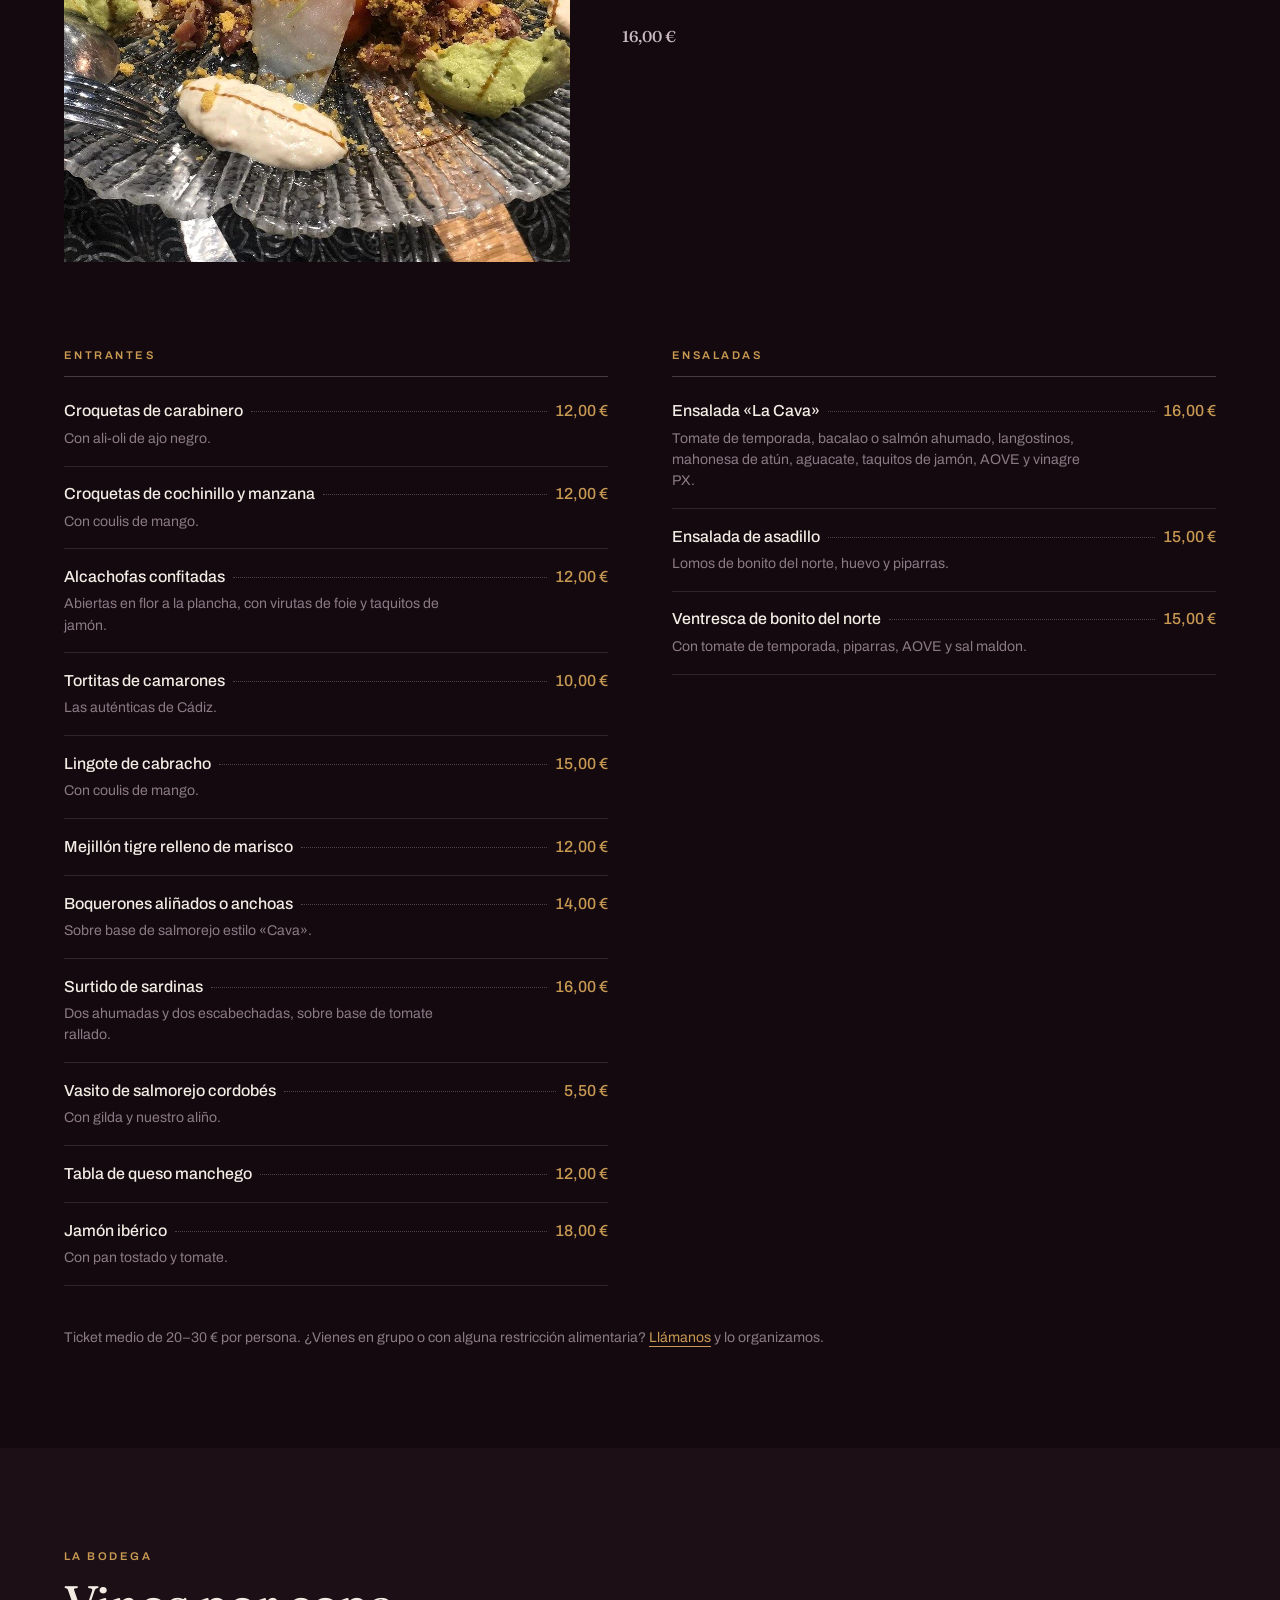
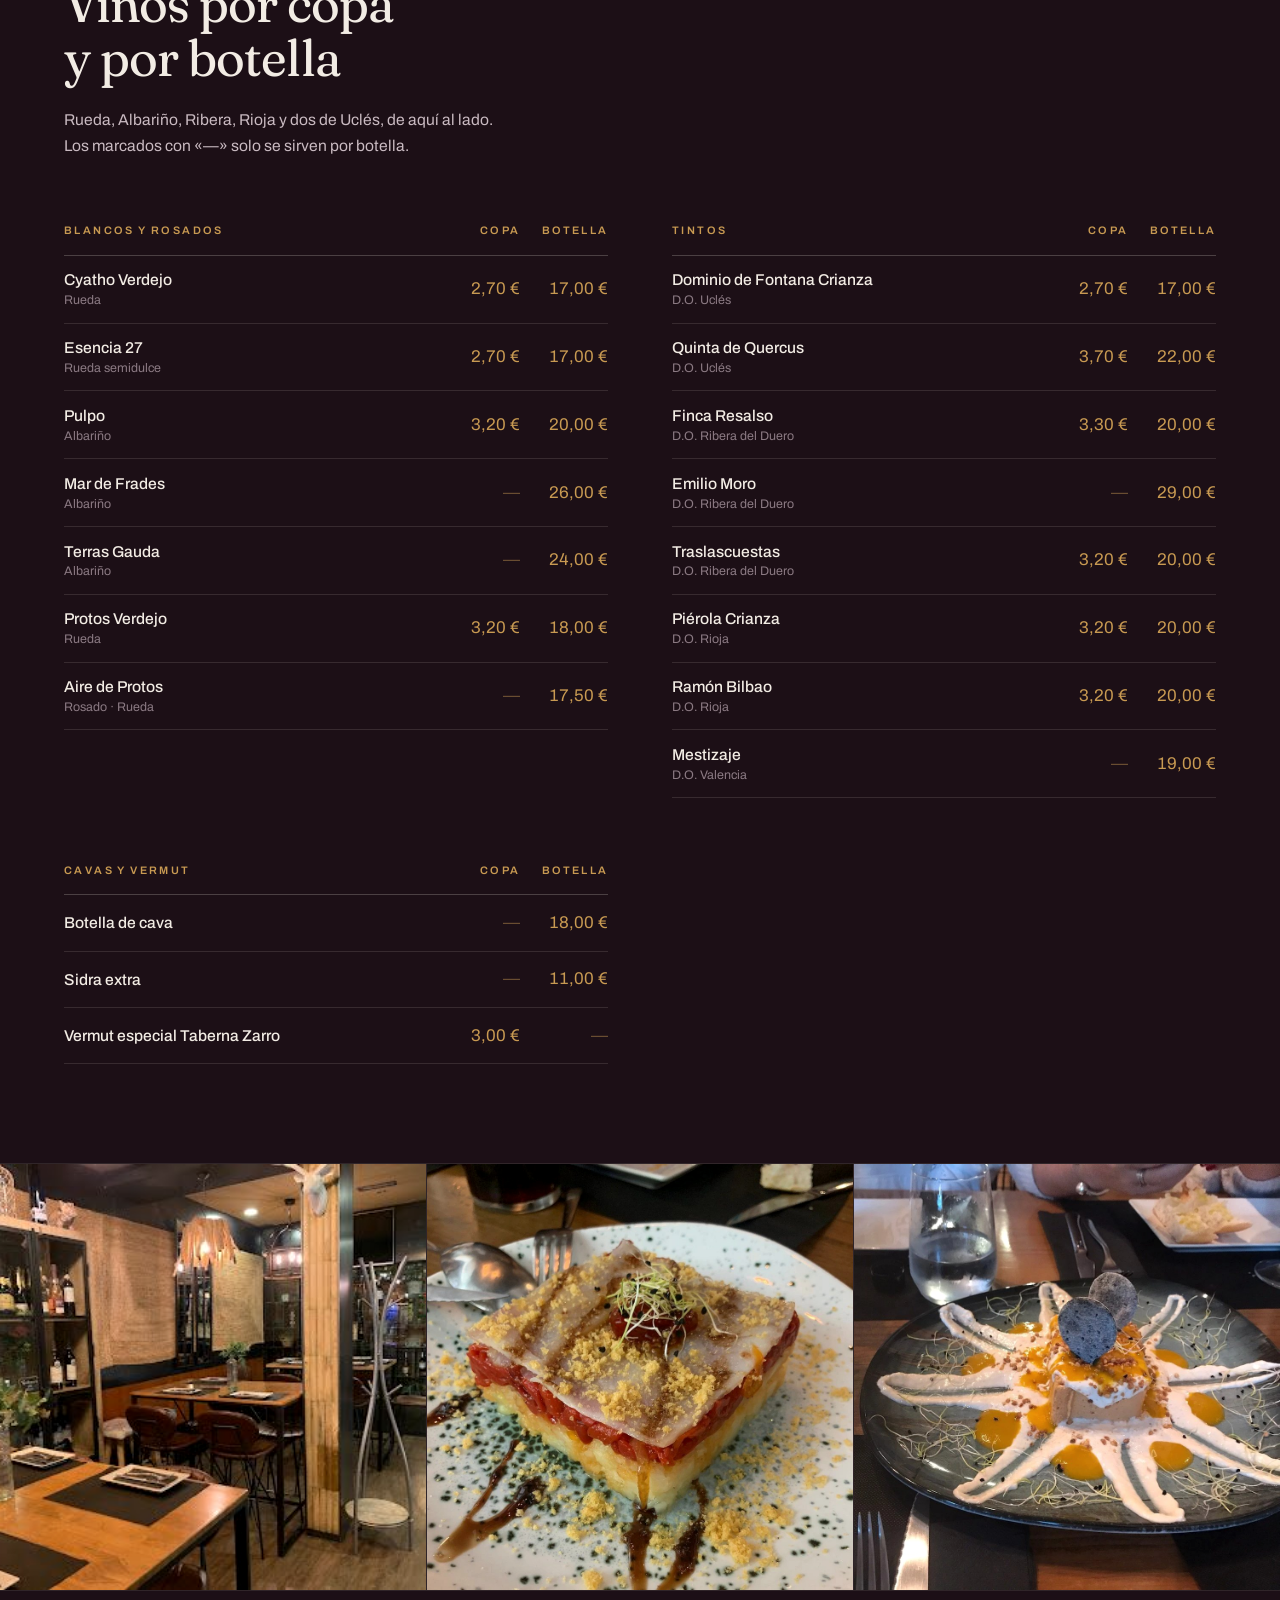
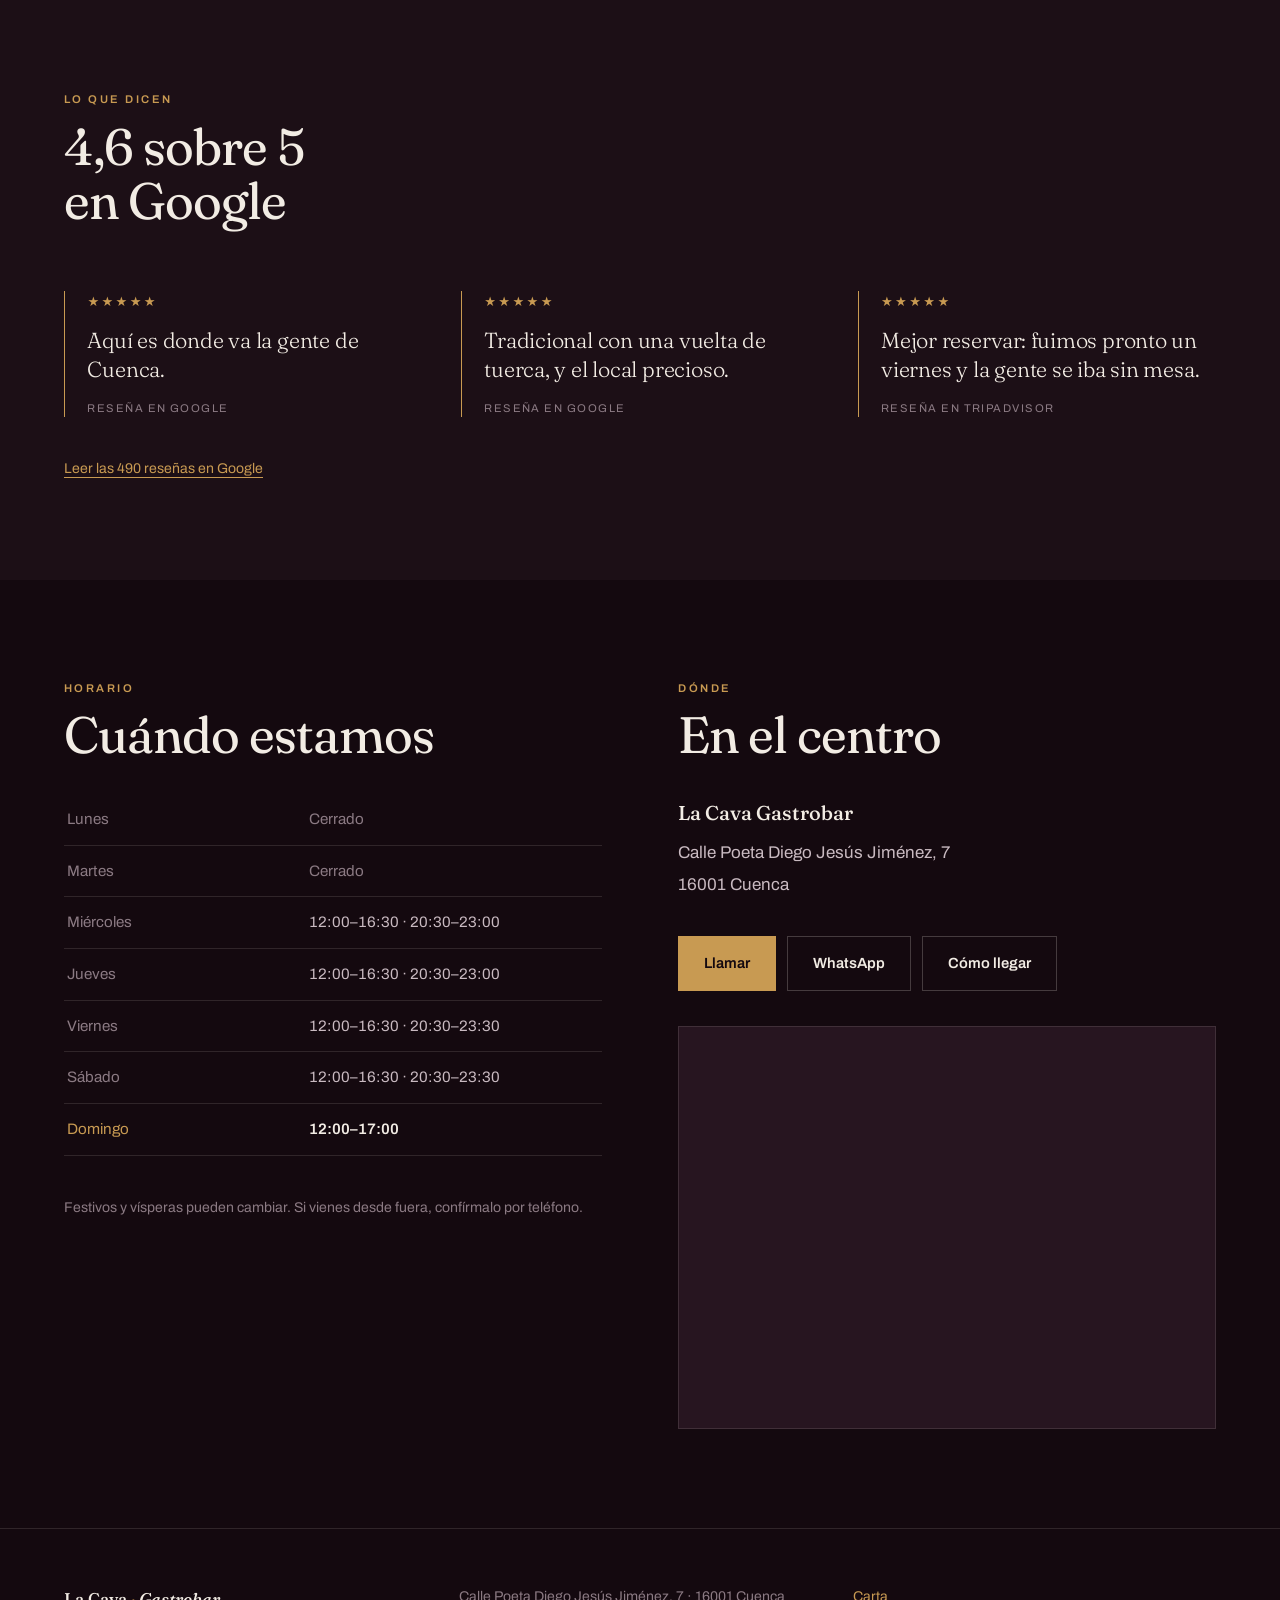
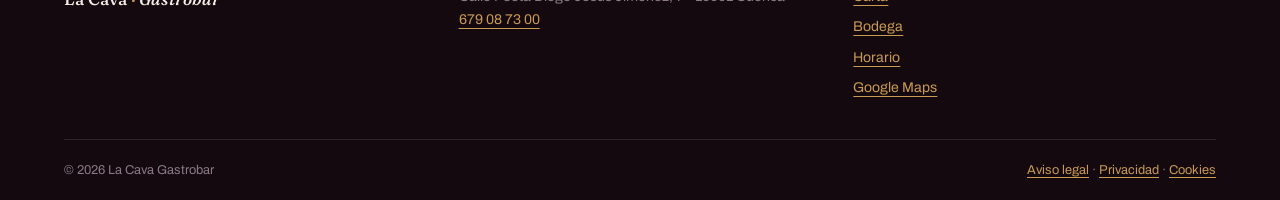
==== commit 18e3594f: "Colocar las cinco fotos del local Añade en img/ la barra, la ensalada de la casa, la sala y dos plat" ====
--- a/index.html
+++ b/index.html
@@ -85,7 +85,9 @@
   <!-- ══════════ HERO ══════════ -->
   <section class="hero" id="top">
     <figure class="ph hero__bg" data-label="img/hero.jpg">
-      <img src="img/hero.jpg" alt="Interior de La Cava Gastrobar" fetchpriority="high" decoding="async">
+      <img src="img/hero.jpg" width="1000" height="1333"
+           alt="La barra de La Cava Gastrobar, con la lámpara de troncos y las estanterías de botellas al fondo"
+           fetchpriority="high" decoding="async">
     </figure>
 
     <div class="wrap hero__in">
@@ -128,15 +130,18 @@
       </header>
 
       <div class="lead" data-reveal>
-        <figure class="ph lead__ph" data-label="img/croquetas-carabinero.jpg">
-          <img src="img/croquetas-carabinero.jpg" alt="Croquetas de carabinero con ali-oli de ajo negro" loading="lazy" decoding="async">
+        <figure class="ph lead__ph" data-label="img/ensalada-la-cava.jpg">
+          <img src="img/ensalada-la-cava.jpg" width="1000" height="1333"
+               alt="Ensalada La Cava: langostinos, lascas de bacalao ahumado, tomate, guacamole y taquitos de jamón crujiente"
+               loading="lazy" decoding="async">
         </figure>
         <div class="lead__body">
           <span class="tag">La de la casa</span>
-          <h3>Croquetas de carabinero</h3>
-          <p>Con ali-oli de ajo negro. La que sale de casi todas las mesas y la
-             más nombrada en las reseñas.</p>
-          <p class="lead__price">12,00 €</p>
+          <h3>Ensalada «La Cava»</h3>
+          <p>Tomate de temporada, bacalao o salmón ahumado, langostinos,
+             mahonesa de atún, aguacate, taquitos de jamón, AOVE y vinagre PX.
+             Da para dos si hay más cosas en la mesa.</p>
+          <p class="lead__price">16,00 €</p>
         </div>
       </div>
 
@@ -361,18 +366,26 @@
   <section class="strip-sec" id="galeria" aria-label="Galería">
     <ul class="strip">
       <li><button class="strip__item" data-caption="La sala">
-        <figure class="ph" data-label="img/g1.jpg"><img src="img/g1.jpg" alt="La sala de La Cava Gastrobar" loading="lazy" decoding="async"></figure>
+        <figure class="ph" data-label="img/g1.jpg">
+          <img src="img/g1.jpg" width="408" height="306"
+               alt="La sala de La Cava Gastrobar, con las mesas altas y la vitrina de vinos"
+               loading="lazy" decoding="async">
+        </figure>
       </button></li>
-      <li><button class="strip__item" data-caption="La barra">
-        <figure class="ph" data-label="img/g2.jpg"><img src="img/g2.jpg" alt="La barra" loading="lazy" decoding="async"></figure>
+      <li><button class="strip__item" data-caption="De la carta">
+        <figure class="ph" data-label="img/g2.jpg">
+          <img src="img/g2.jpg" width="1000" height="1000"
+               alt="Milhojas de patata con pimiento asado, lascas curadas y crujiente por encima"
+               loading="lazy" decoding="async">
+        </figure>
       </button></li>
-      <li><button class="strip__item" data-caption="La bodega">
-        <figure class="ph" data-label="img/g3.jpg"><img src="img/g3.jpg" alt="La bodega" loading="lazy" decoding="async"></figure>
+      <li><button class="strip__item" data-caption="De la carta">
+        <figure class="ph" data-label="img/g3.jpg">
+          <img src="img/g3.jpg" width="1000" height="1000"
+               alt="Pastel cremoso con coulis anaranjado, crema y crujiente de maíz azul"
+               loading="lazy" decoding="async">
+        </figure>
       </button></li>
-      <li><button class="strip__item" data-caption="La terraza">
-        <figure class="ph" data-label="img/g4.jpg"><img src="img/g4.jpg" alt="La terraza" loading="lazy" decoding="async"></figure>
-      </button></li>
-    </ul>
   </section>
 
   <!-- ══════════ RESEÑAS ══════════ -->
--- a/styles.css
+++ b/styles.css
@@ -210,7 +210,9 @@
 .hero__bg { position: absolute; inset: 0; z-index: 0; }
 /* El nombre del archivo, a una esquina: centrado chocaba con el titular. */
 .hero__bg::after { place-items: end; text-align: right; padding: 1.6rem 2rem; }
-.hero__bg img { animation: slowzoom 26s ease-out forwards; }
+/* La foto es vertical: anclando el recorte arriba entra la lámpara de
+   troncos, que si no queda fuera de cuadro en pantallas apaisadas. */
+.hero__bg img { object-position: center 28%; animation: slowzoom 26s ease-out forwards; }
 @keyframes slowzoom { from { transform: scale(1.09); } to { transform: scale(1); } }
 .hero::after {
   content: ""; position: absolute; inset: 0; z-index: 1;
@@ -284,9 +286,11 @@
   gap: clamp(1.5rem, 4vw, 3.5rem);
   margin-bottom: clamp(3.5rem, 7vw, 5.5rem);
 }
-.lead__ph { aspect-ratio: 16 / 10; flex: 1 1 60%; }
+.lead__ph { aspect-ratio: 4 / 5; flex: 1 1 46%; }
+/* Baja el recorte para dejar fuera el cuenco de patatas del fondo. */
+.lead__ph img { object-position: center 58%; }
 .lead:hover .lead__ph img { transform: scale(1.04); }
-.lead__body { flex: 1 1 40%; }
+.lead__body { flex: 1 1 54%; }
 .lead h3 {
   margin: .8rem 0 .7rem;
   font-family: var(--display);
@@ -382,7 +386,7 @@
 /* ---------- Franja de galería ---------- */
 
 .strip-sec { border-block: 1px solid var(--line); }
-.strip { display: grid; grid-template-columns: repeat(4, 1fr); gap: 1px; background: var(--line); }
+.strip { display: grid; grid-template-columns: repeat(3, 1fr); gap: 1px; background: var(--line); }
 .strip__item { display: block; width: 100%; }
 .strip__item .ph { aspect-ratio: 1; }
 .strip__item:hover .ph img { transform: scale(1.05); }
@@ -517,7 +521,7 @@
   .lead { flex-direction: column; align-items: stretch; gap: 1.3rem; }
   .lead__ph { aspect-ratio: 4 / 3; }
 
-  .strip { grid-template-columns: repeat(2, 1fr); }
+  .strip { grid-template-columns: 1fr; }
 
   .foot__in { grid-template-columns: 1fr; gap: 1.5rem; }
   .foot__legal { flex-direction: column; }
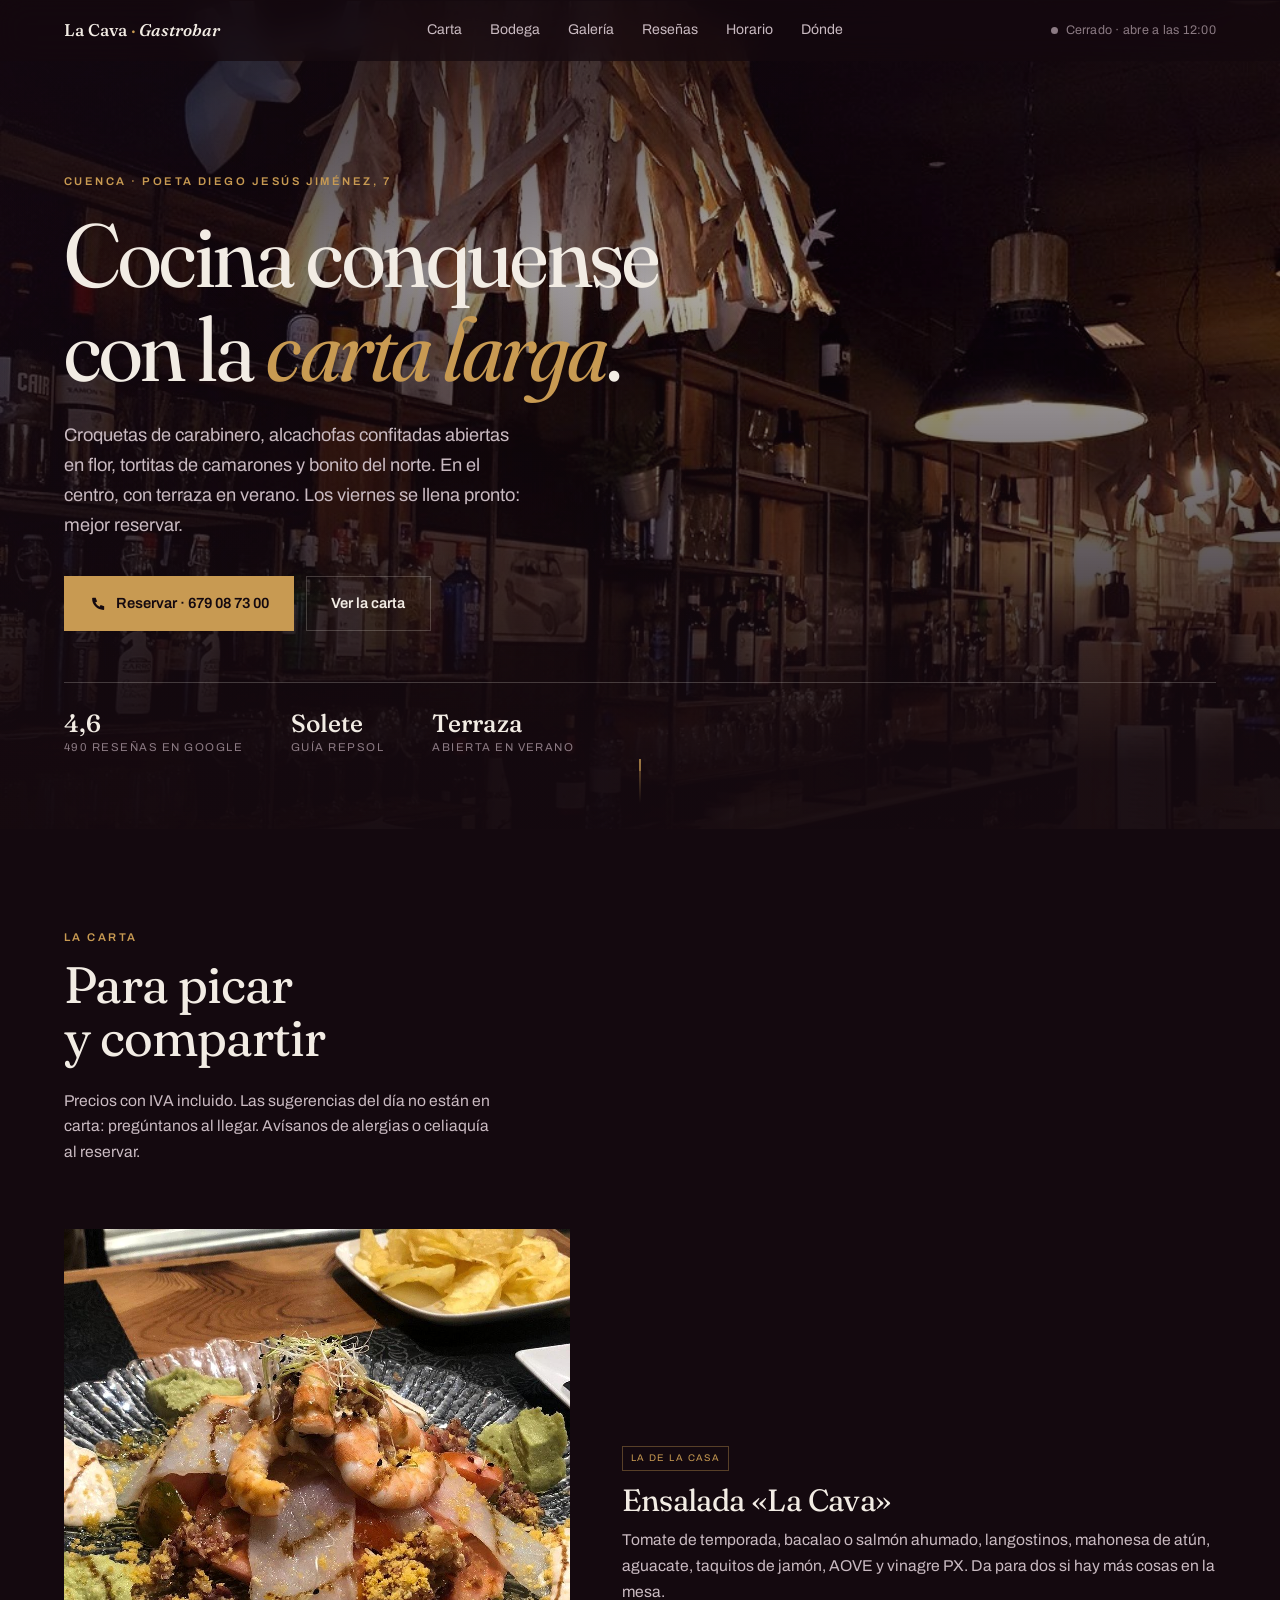
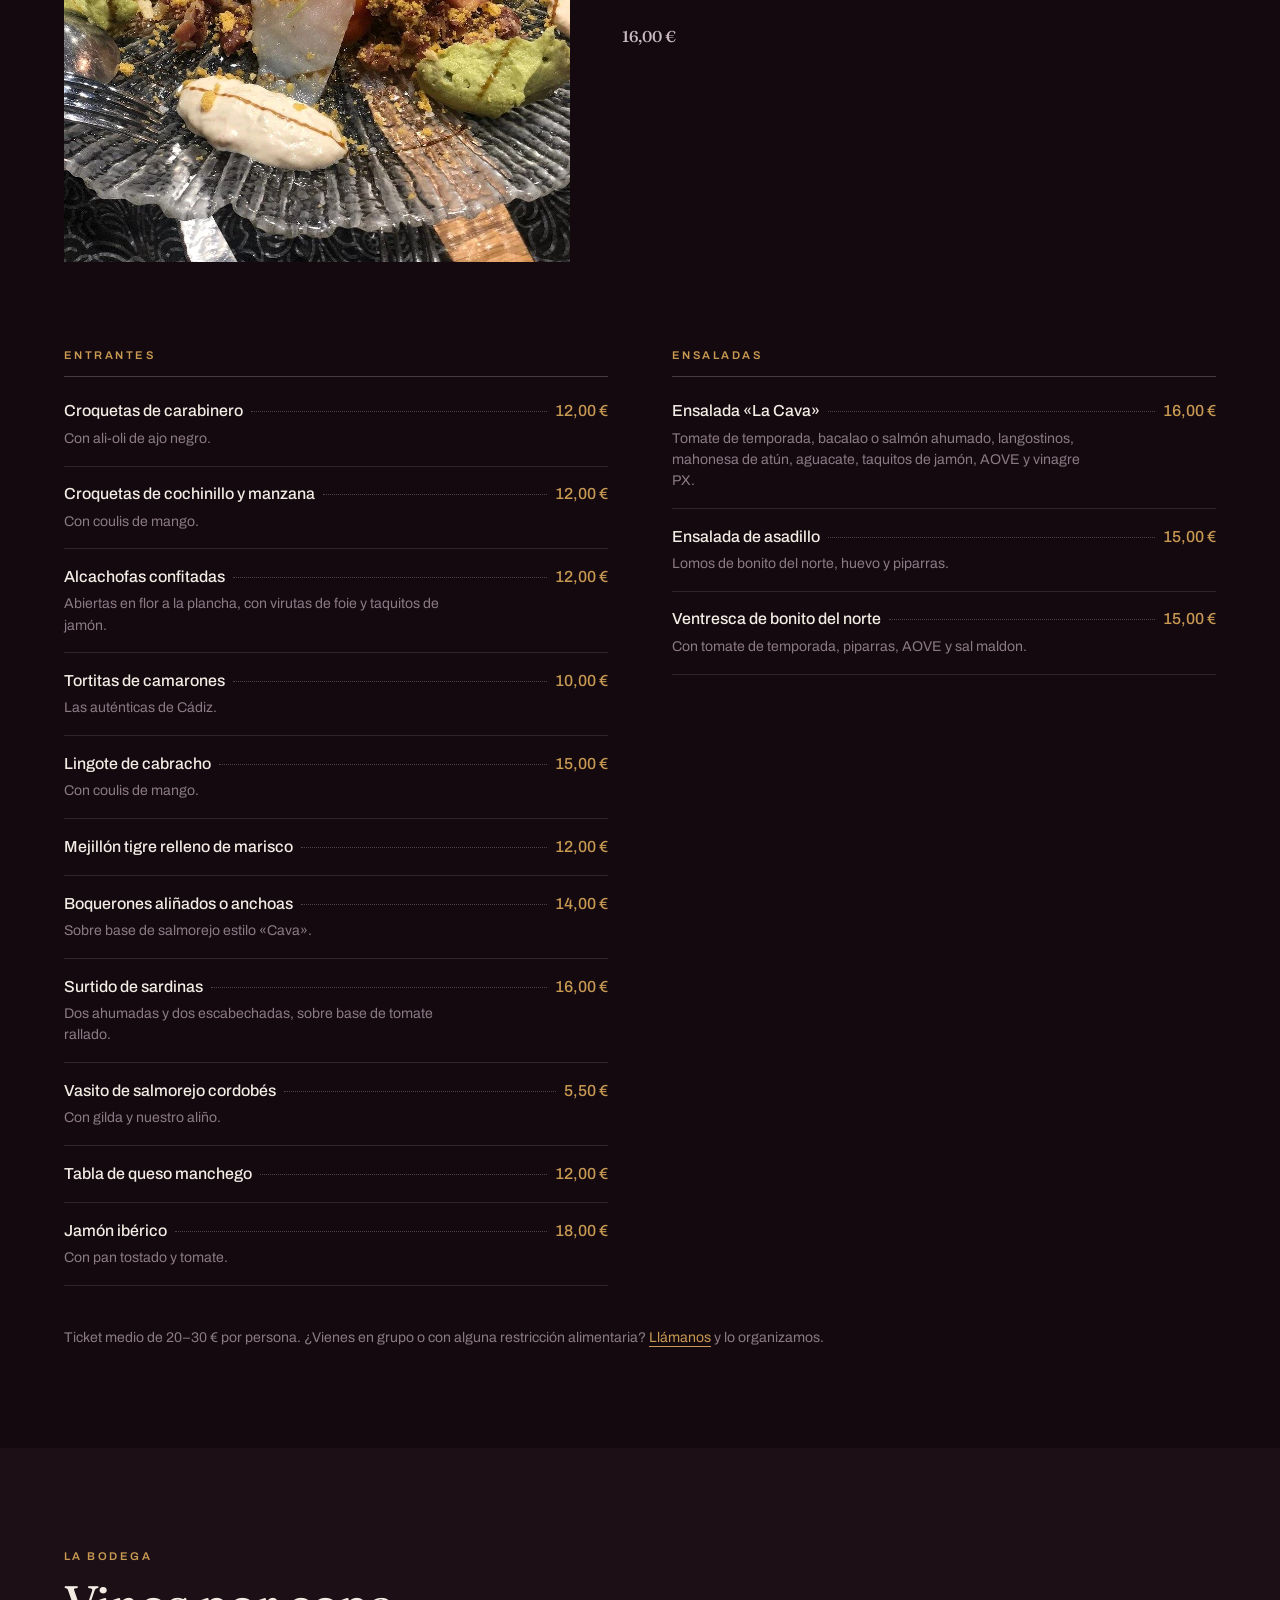
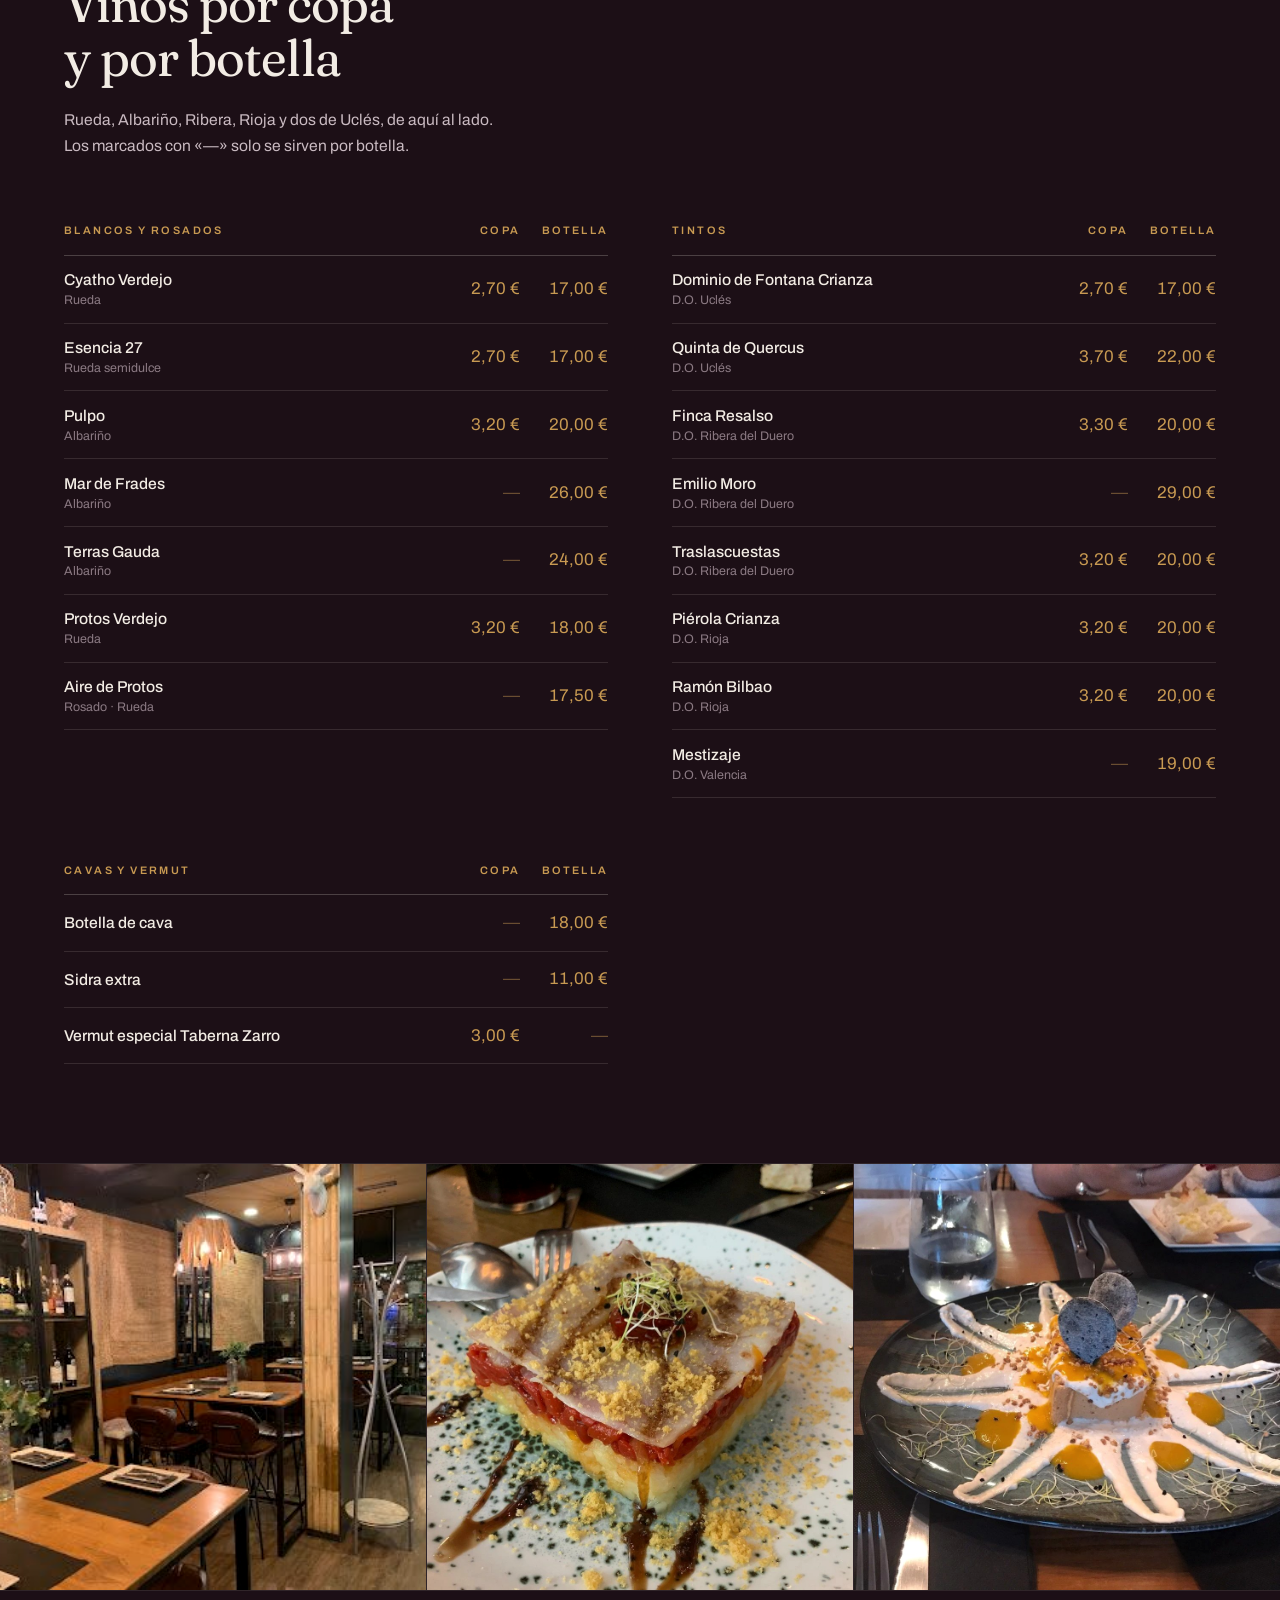
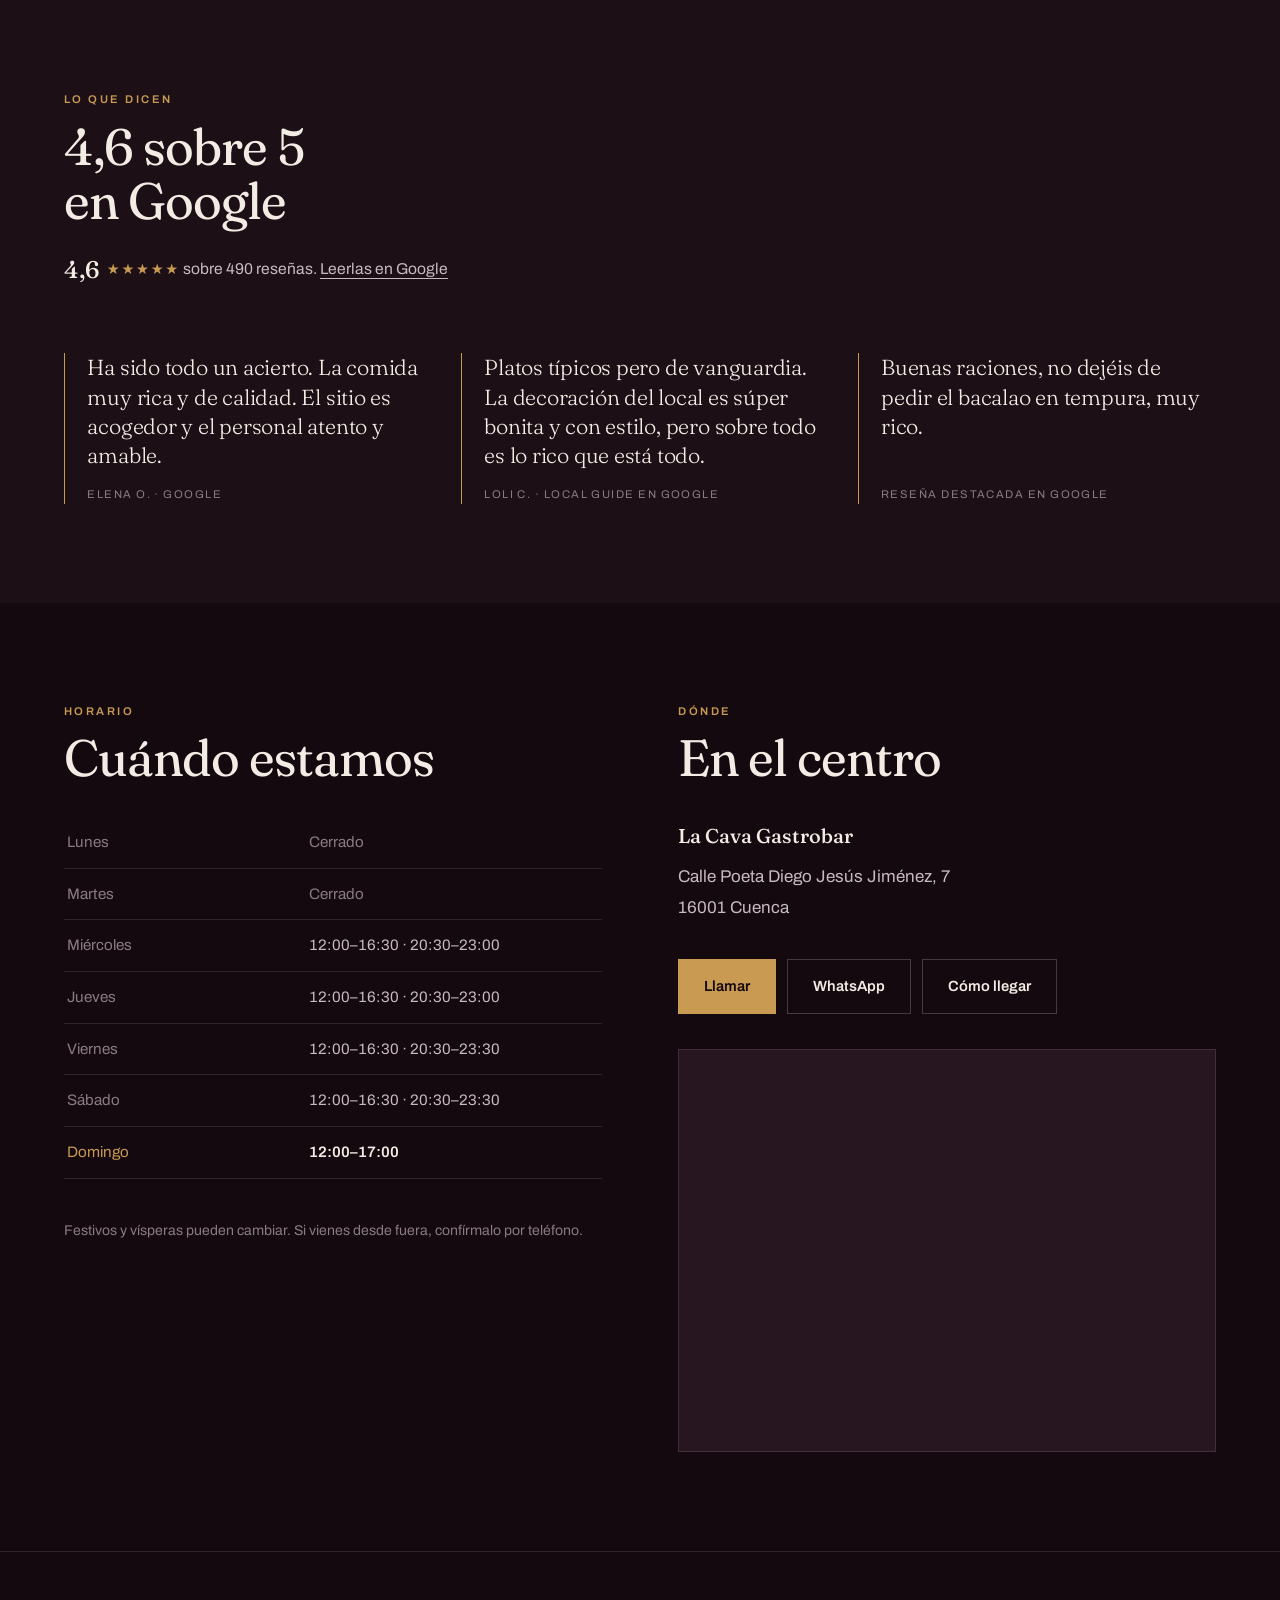
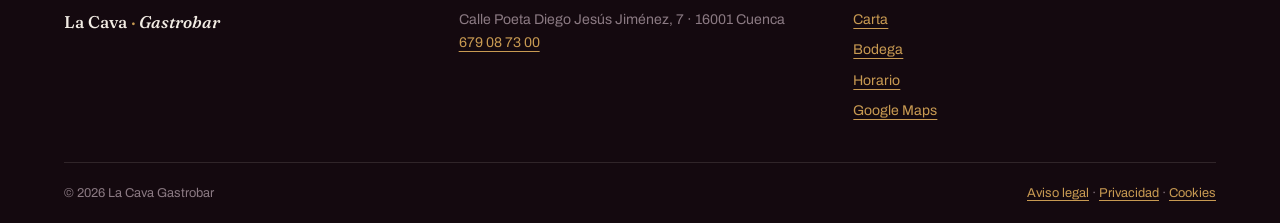
==== commit 6fde76cc: "Usar reseñas verificadas y quitar el dominio inventado Las tres citas venían de la maqueta de partid" ====
--- a/index.html
+++ b/index.html
@@ -6,7 +6,7 @@
 <title>La Cava Gastrobar · Cuenca — Reservas 679 08 73 00</title>
 <meta name="description" content="Gastrobar en el centro de Cuenca. Croquetas de carabinero, alcachofas confitadas, tortitas de camarones y bonito del norte. Carta con precios, horario y reservas en el 679 08 73 00.">
 <meta name="theme-color" content="#14090F">
-<link rel="canonical" href="https://lacavagastrobar.es/">
+<!-- TODO: canonical y og:image absolutos cuando haya dominio real -->
 <link rel="icon" href="data:image/svg+xml,%3Csvg xmlns='http://www.w3.org/2000/svg' viewBox='0 0 32 32'%3E%3Crect width='32' height='32' fill='%2314090F'/%3E%3Ctext x='16' y='22' font-family='Georgia,serif' font-size='16' fill='%23C89A52' text-anchor='middle'%3ELC%3C/text%3E%3C/svg%3E">
 
 <meta property="og:type" content="restaurant">
@@ -394,35 +394,39 @@
       <header class="sec__head" data-reveal>
         <p class="eyebrow">Lo que dicen</p>
         <h2>4,6 sobre 5<br>en Google</h2>
+        <p class="sec__note">
+          <strong class="rating">4,6</strong>
+          <span class="stars" aria-hidden="true">★★★★★</span>
+          <span class="sr">4,6 sobre 5</span>
+          sobre 490 reseñas.
+          <a href="https://maps.app.goo.gl/7ZHHJWBRTMxmRFbWA" target="_blank" rel="noopener">Leerlas en Google</a>
+        </p>
       </header>
 
       <ul class="quotes">
         <li data-reveal>
           <figure>
-            <p class="stars" aria-label="5 sobre 5"><span aria-hidden="true">★★★★★</span></p>
-            <blockquote>Aquí es donde va la gente de Cuenca.</blockquote>
-            <figcaption>Reseña en Google</figcaption>
+            <blockquote>Ha sido todo un acierto. La comida muy rica y de calidad.
+              El sitio es acogedor y el personal atento y amable.</blockquote>
+            <figcaption>Elena O. · Google</figcaption>
           </figure>
         </li>
         <li data-reveal>
           <figure>
-            <p class="stars" aria-label="5 sobre 5"><span aria-hidden="true">★★★★★</span></p>
-            <blockquote>Tradicional con una vuelta de tuerca, y el local precioso.</blockquote>
-            <figcaption>Reseña en Google</figcaption>
+            <blockquote>Platos típicos pero de vanguardia. La decoración del local
+              es súper bonita y con estilo, pero sobre todo es lo rico que está todo.</blockquote>
+            <figcaption>Loli C. · Local Guide en Google</figcaption>
           </figure>
         </li>
         <li data-reveal>
           <figure>
-            <p class="stars" aria-label="5 sobre 5"><span aria-hidden="true">★★★★★</span></p>
-            <blockquote>Mejor reservar: fuimos pronto un viernes y la gente se iba sin mesa.</blockquote>
-            <figcaption>Reseña en Tripadvisor</figcaption>
+            <blockquote>Buenas raciones, no dejéis de pedir el bacalao en tempura,
+              muy rico.</blockquote>
+            <figcaption>Reseña destacada en Google</figcaption>
           </figure>
         </li>
       </ul>
 
-      <p class="sec__foot" data-reveal>
-        <a href="https://maps.app.goo.gl/7ZHHJWBRTMxmRFbWA" target="_blank" rel="noopener">Leer las 490 reseñas en Google</a>
-      </p>
     </div>
   </section>
 
--- a/styles.css
+++ b/styles.css
@@ -394,8 +394,15 @@
 /* ---------- Reseñas ---------- */
 
 .quotes { display: grid; grid-template-columns: repeat(3, 1fr); gap: var(--gap); }
-.quotes figure { border-left: 1px solid var(--brass); padding-left: 1.4rem; height: 100%; }
-.stars { color: var(--brass); letter-spacing: .18em; font-size: .82rem; margin-bottom: .8rem; }
+.quotes figure { display: flex; flex-direction: column; border-left: 1px solid var(--brass); padding-left: 1.4rem; height: 100%; }
+.quotes blockquote { flex: 1; }
+.rating {
+  font-family: var(--display);
+  font-variation-settings: "SOFT" 30;
+  font-size: 1.5rem; font-weight: 500; color: var(--paper);
+  vertical-align: middle; margin-right: .3rem;
+}
+.stars { color: var(--brass); letter-spacing: .12em; font-size: .9rem; vertical-align: middle; }
 .quotes blockquote {
   font-family: var(--display);
   font-variation-settings: "SOFT" 40, "WONK" 1;
